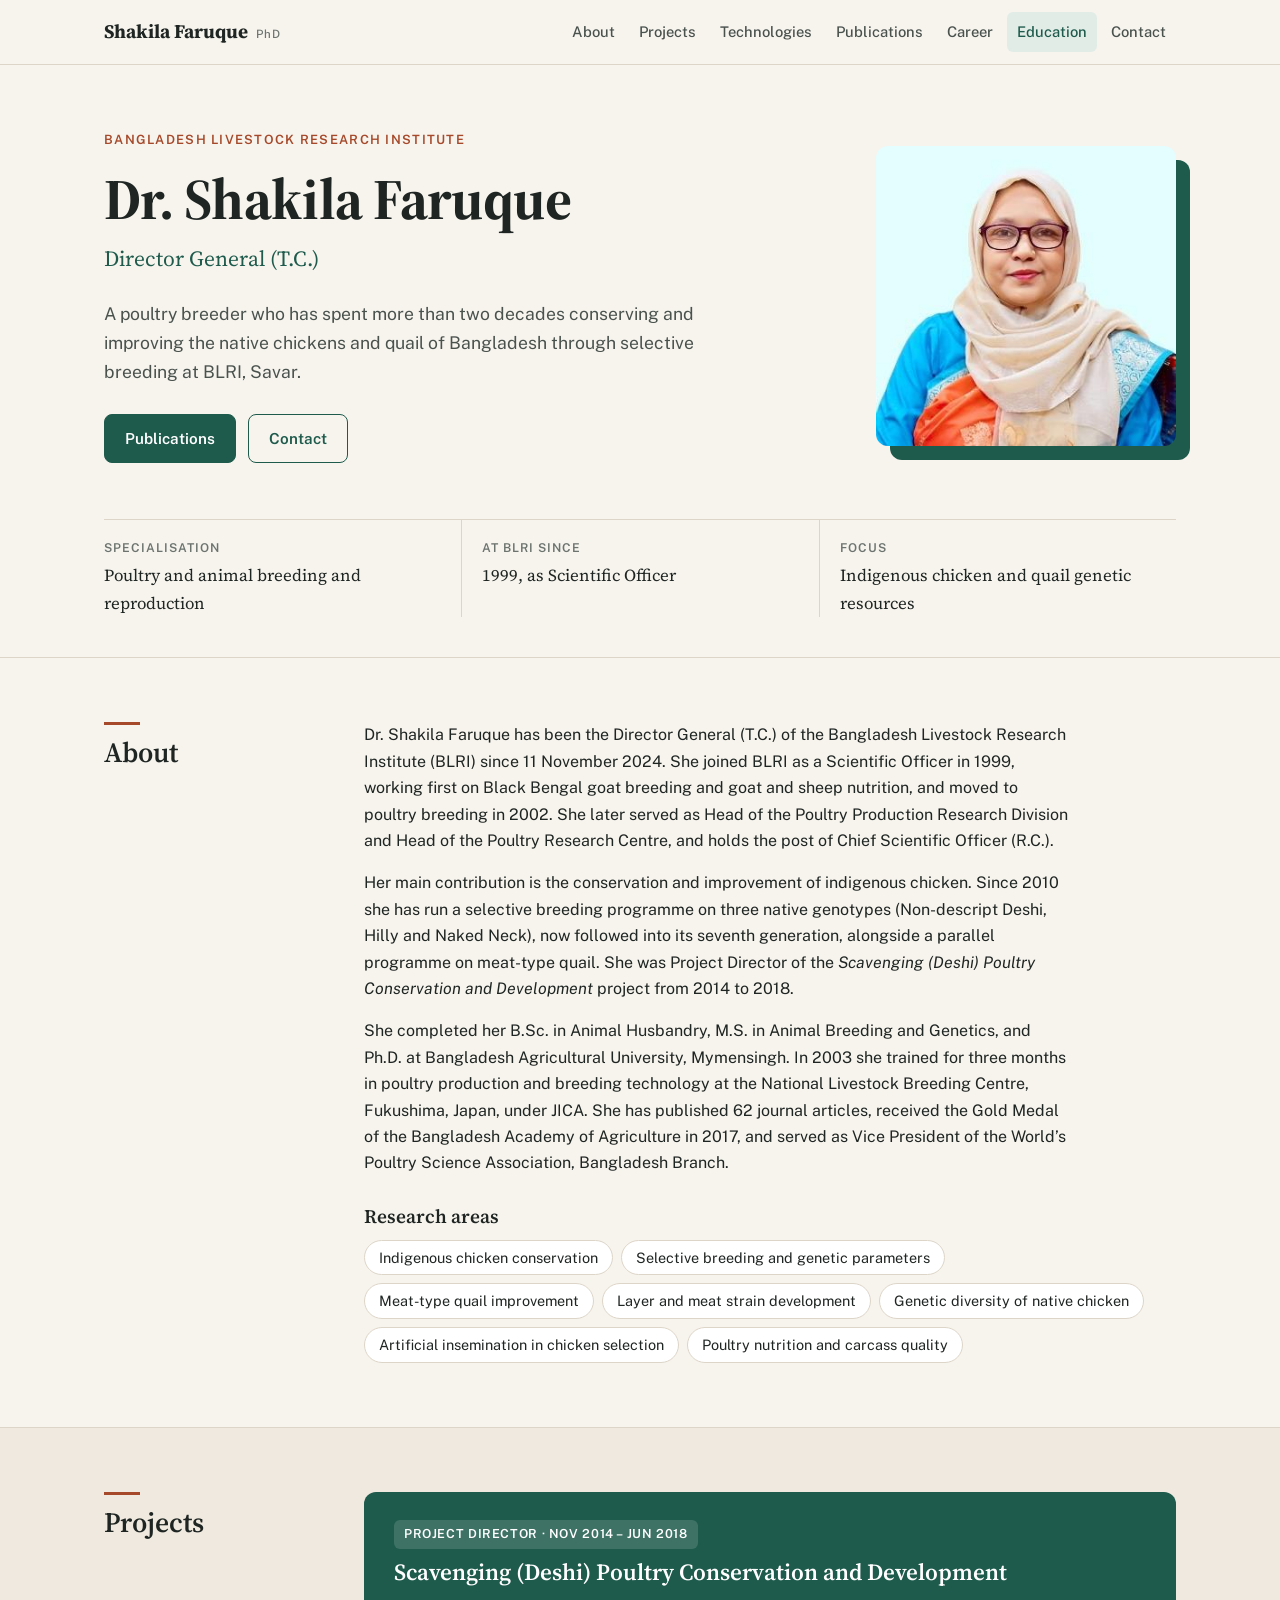
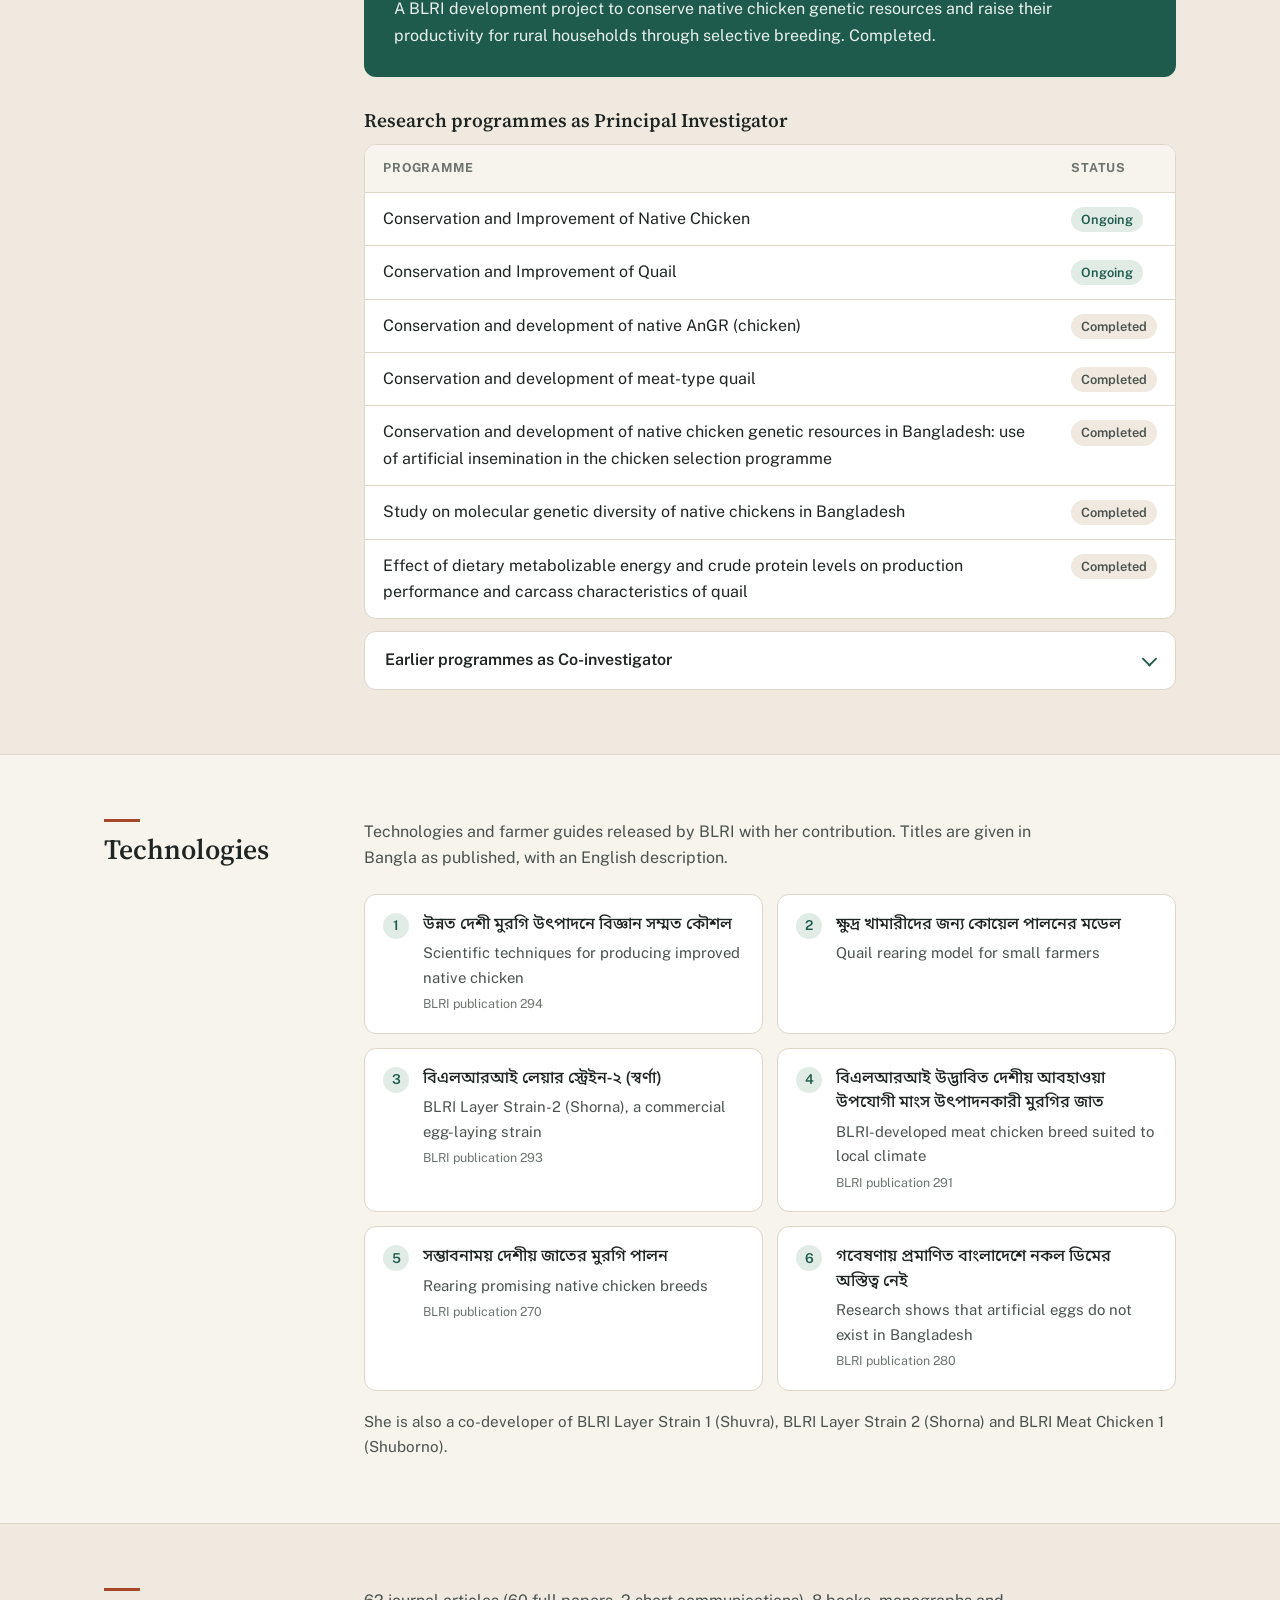
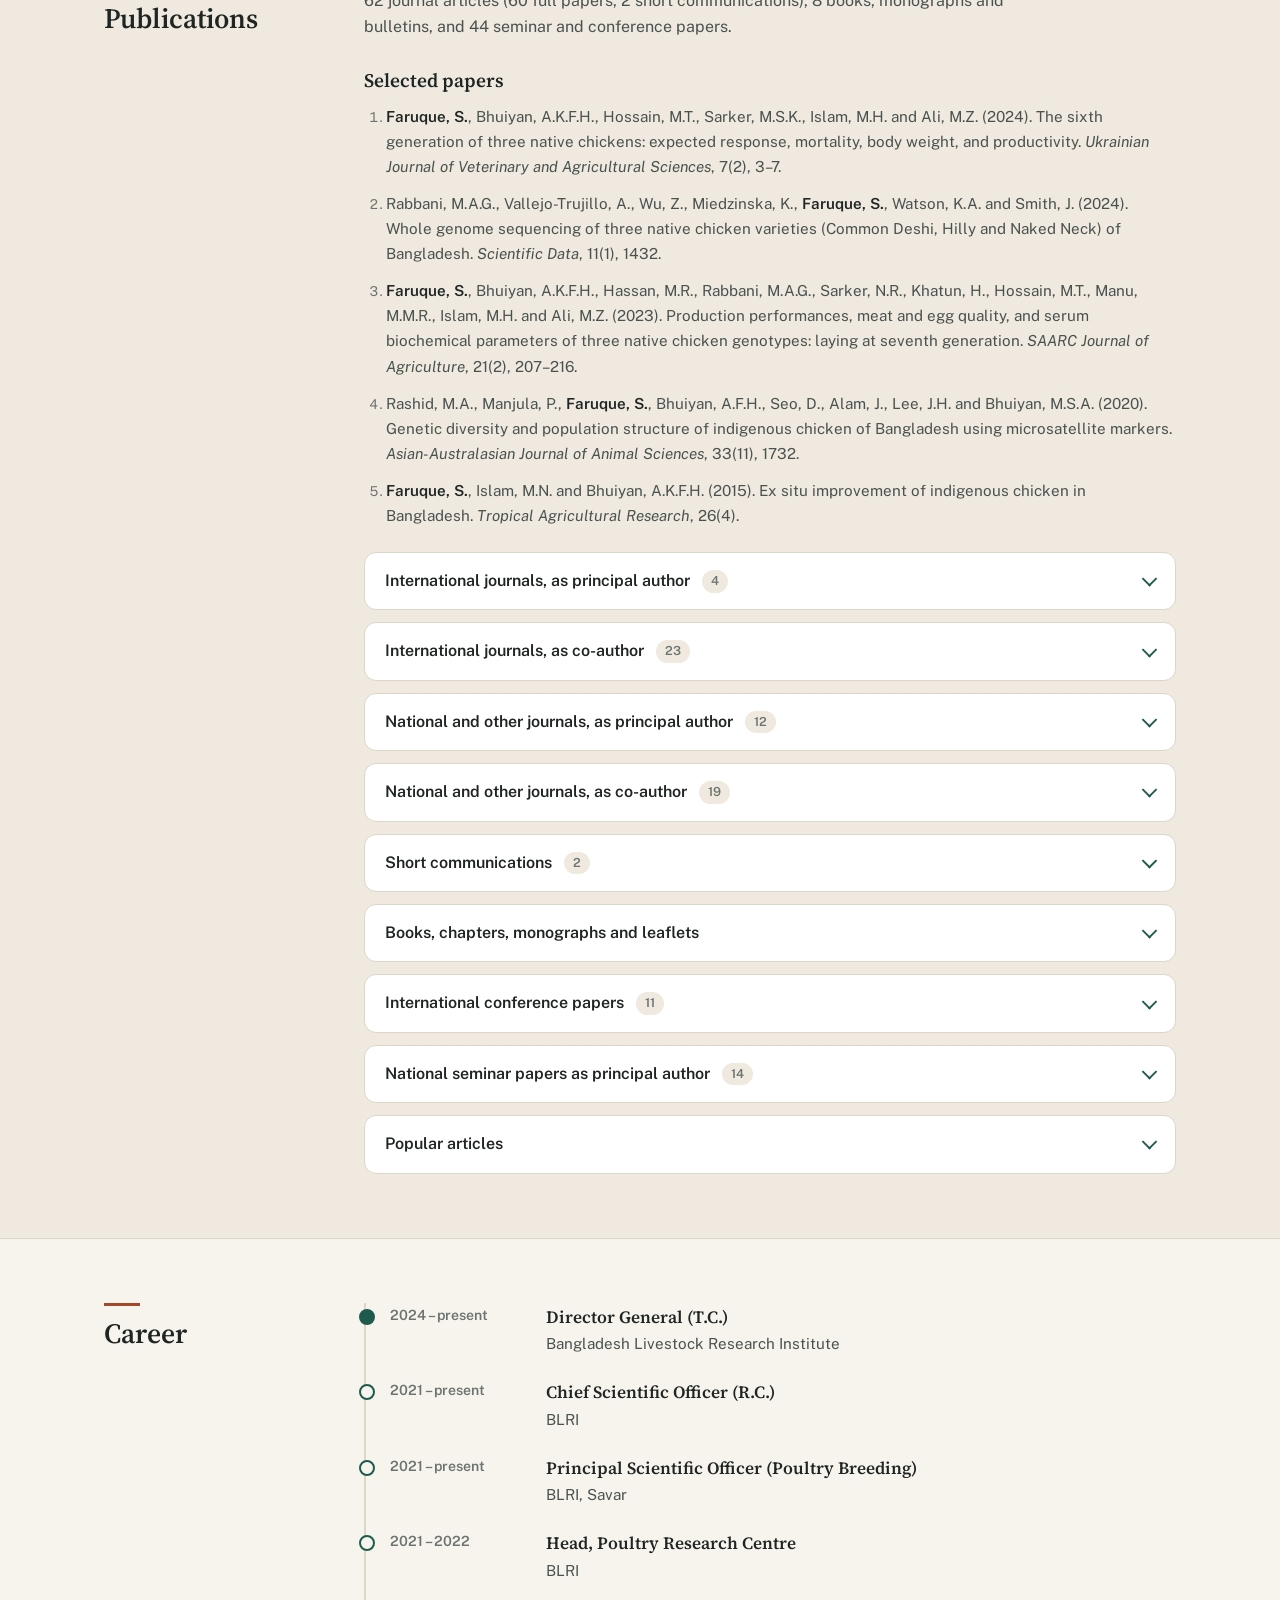
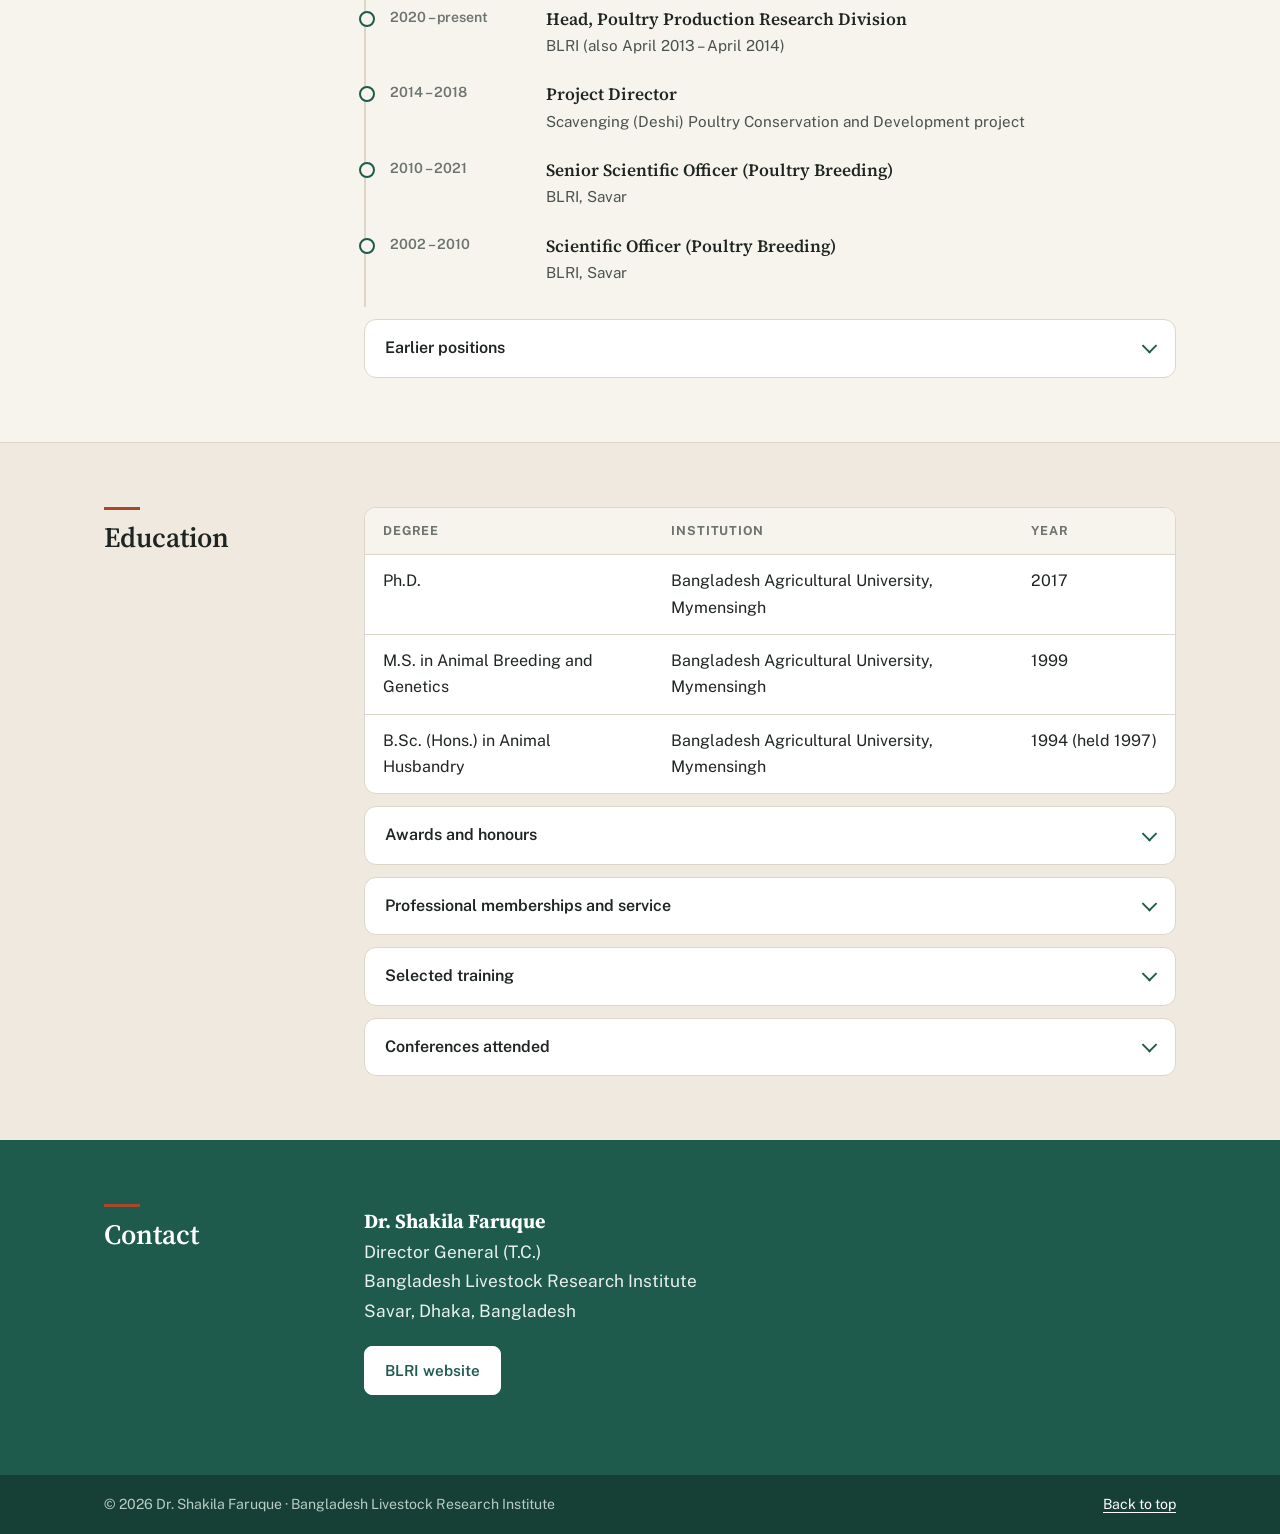
==== index.html @ aaec8a47 "Initial site for Dr. Shakila Faruque Static one-page portfolio: about, projects, technologies, publi" ====
<!doctype html>
<html lang="en">
<head>
  <meta charset="utf-8">
  <meta name="viewport" content="width=device-width, initial-scale=1">
  <title>Dr. Shakila Faruque</title>
  <meta name="description" content="Dr. Shakila Faruque, Director General (T.C.) of the Bangladesh Livestock Research Institute. Poultry breeder working on the conservation and improvement of indigenous chicken and quail in Bangladesh.">
  <meta property="og:title" content="Dr. Shakila Faruque">
  <meta property="og:description" content="Poultry breeding and conservation of indigenous chicken genetic resources at BLRI, Bangladesh.">
  <meta property="og:image" content="assets/img/portrait.jpg">
  <link rel="icon" href="assets/favicon.svg" type="image/svg+xml">
  <link rel="preconnect" href="https://fonts.googleapis.com">
  <link rel="preconnect" href="https://fonts.gstatic.com" crossorigin>
  <link href="https://fonts.googleapis.com/css2?family=Source+Serif+4:opsz,wght@8..60,400;8..60,600;8..60,700&family=Public+Sans:wght@400;500;600&family=Noto+Sans+Bengali:wght@400;500&display=swap" rel="stylesheet">
  <link rel="stylesheet" href="assets/css/style.css?v=1">
</head>
<body>
  <a class="skip" href="#main">Skip to content</a>

  <header class="site-header">
    <div class="wrap bar">
      <a class="brand" href="#top">Shakila Faruque<span>PhD</span></a>
      <button class="menu-btn" aria-label="Open menu" aria-expanded="false" aria-controls="nav">
        <svg viewBox="0 0 24 24" width="22" height="22" aria-hidden="true"><path d="M3 6h18M3 12h18M3 18h18" stroke="currentColor" stroke-width="2" stroke-linecap="round"/></svg>
      </button>
      <nav id="nav" class="nav">
        <a href="#about">About</a>
        <a href="#projects">Projects</a>
        <a href="#technologies">Technologies</a>
        <a href="#publications">Publications</a>
        <a href="#career">Career</a>
        <a href="#education">Education</a>
        <a href="#contact">Contact</a>
      </nav>
    </div>
  </header>

  <main id="main">
    <!-- INTRO -->
    <section class="intro" id="top">
      <div class="wrap intro-grid">
        <div class="intro-text">
          <p class="kicker">Bangladesh Livestock Research Institute</p>
          <h1>Dr. Shakila Faruque</h1>
          <p class="role">Director General (T.C.)</p>
          <p class="lead">A poultry breeder who has spent more than two decades conserving and improving the native chickens and quail of Bangladesh through selective breeding at BLRI, Savar.</p>
          <div class="btns">
            <a class="btn btn-solid" href="#publications">Publications</a>
            <a class="btn btn-line" href="#contact">Contact</a>
          </div>
        </div>
        <figure class="portrait">
          <img src="assets/img/portrait.jpg" alt="Portrait of Dr. Shakila Faruque" width="332" height="332">
        </figure>
      </div>
      <div class="wrap">
        <dl class="facts">
          <div><dt>Specialisation</dt><dd>Poultry and animal breeding and reproduction</dd></div>
          <div><dt>At BLRI since</dt><dd>1999, as Scientific Officer</dd></div>
          <div><dt>Focus</dt><dd>Indigenous chicken and quail genetic resources</dd></div>
        </dl>
      </div>
    </section>

    <!-- ABOUT -->
    <section id="about" class="sec">
      <div class="wrap sec-grid">
        <h2>About</h2>
        <div class="prose">
          <p>Dr. Shakila Faruque has been the Director General (T.C.) of the Bangladesh Livestock Research Institute (BLRI) since 11 November 2024. She joined BLRI as a Scientific Officer in 1999, working first on Black Bengal goat breeding and goat and sheep nutrition, and moved to poultry breeding in 2002. She later served as Head of the Poultry Production Research Division and Head of the Poultry Research Centre, and holds the post of Chief Scientific Officer (R.C.).</p>
          <p>Her main contribution is the conservation and improvement of indigenous chicken. Since 2010 she has run a selective breeding programme on three native genotypes (Non-descript Deshi, Hilly and Naked Neck), now followed into its seventh generation, alongside a parallel programme on meat-type quail. She was Project Director of the <em>Scavenging (Deshi) Poultry Conservation and Development</em> project from 2014 to 2018.</p>
          <p>She completed her B.Sc. in Animal Husbandry, M.S. in Animal Breeding and Genetics, and Ph.D. at Bangladesh Agricultural University, Mymensingh. In 2003 she trained for three months in poultry production and breeding technology at the National Livestock Breeding Centre, Fukushima, Japan, under JICA. She has published 62 journal articles, received the Gold Medal of the Bangladesh Academy of Agriculture in 2017, and served as Vice President of the World’s Poultry Science Association, Bangladesh Branch.</p>

          <h3>Research areas</h3>
          <ul class="tags">
            <li>Indigenous chicken conservation</li>
            <li>Selective breeding and genetic parameters</li>
            <li>Meat-type quail improvement</li>
            <li>Layer and meat strain development</li>
            <li>Genetic diversity of native chicken</li>
            <li>Artificial insemination in chicken selection</li>
            <li>Poultry nutrition and carcass quality</li>
          </ul>
        </div>
      </div>
    </section>

    <!-- PROJECTS -->
    <section id="projects" class="sec sec-tint">
      <div class="wrap sec-grid">
        <h2>Projects</h2>
        <div>
          <article class="feature">
            <p class="tag">Project Director · Nov 2014 – Jun 2018</p>
            <h3>Scavenging (Deshi) Poultry Conservation and Development</h3>
            <p>A BLRI development project to conserve native chicken genetic resources and raise their productivity for rural households through selective breeding. Completed.</p>
          </article>

          <h3 class="sub">Research programmes as Principal Investigator</h3>
          <table class="tbl">
            <thead><tr><th>Programme</th><th>Status</th></tr></thead>
            <tbody>
              <tr><td data-label="Programme">Conservation and Improvement of Native Chicken</td><td data-label="Status"><span class="status on">Ongoing</span></td></tr>
              <tr><td data-label="Programme">Conservation and Improvement of Quail</td><td data-label="Status"><span class="status on">Ongoing</span></td></tr>
              <tr><td data-label="Programme">Conservation and development of native AnGR (chicken)</td><td data-label="Status"><span class="status">Completed</span></td></tr>
              <tr><td data-label="Programme">Conservation and development of meat-type quail</td><td data-label="Status"><span class="status">Completed</span></td></tr>
              <tr><td data-label="Programme">Conservation and development of native chicken genetic resources in Bangladesh: use of artificial insemination in the chicken selection programme</td><td data-label="Status"><span class="status">Completed</span></td></tr>
              <tr><td data-label="Programme">Study on molecular genetic diversity of native chickens in Bangladesh</td><td data-label="Status"><span class="status">Completed</span></td></tr>
              <tr><td data-label="Programme">Effect of dietary metabolizable energy and crude protein levels on production performance and carcass characteristics of quail</td><td data-label="Status"><span class="status">Completed</span></td></tr>
            </tbody>
          </table>

          <details class="acc">
            <summary>Earlier programmes as Co-investigator</summary>
            <ul class="plain">
              <li>Improvement of Black Bengal goat through selective breeding</li>
              <li>Improvement of Black Bengal goat through selective breeding, improved feeding and management practices (Phase 1)</li>
              <li>Fattening of commercial male layer chicks</li>
              <li>Utilization of quality protein maize in the diet of layer</li>
            </ul>
          </details>
        </div>
      </div>
    </section>

    <!-- TECHNOLOGIES -->
    <section id="technologies" class="sec">
      <div class="wrap sec-grid">
        <h2>Technologies</h2>
        <div>
          <p class="intro-p">Technologies and farmer guides released by BLRI with her contribution. Titles are given in Bangla as published, with an English description.</p>
          <ol class="tech">
            <li><span class="bn" lang="bn">উন্নত দেশী মুরগি উৎপাদনে বিজ্ঞান সম্মত কৌশল</span><span class="en">Scientific techniques for producing improved native chicken</span><span class="pubno">BLRI publication 294</span></li>
            <li><span class="bn" lang="bn">ক্ষুদ্র খামারীদের জন্য কোয়েল পালনের মডেল</span><span class="en">Quail rearing model for small farmers</span></li>
            <li><span class="bn" lang="bn">বিএলআরআই লেয়ার স্ট্রেইন-২ (স্বর্ণা)</span><span class="en">BLRI Layer Strain-2 (Shorna), a commercial egg-laying strain</span><span class="pubno">BLRI publication 293</span></li>
            <li><span class="bn" lang="bn">বিএলআরআই উদ্ভাবিত দেশীয় আবহাওয়া উপযোগী মাংস উৎপাদনকারী মুরগির জাত</span><span class="en">BLRI-developed meat chicken breed suited to local climate</span><span class="pubno">BLRI publication 291</span></li>
            <li><span class="bn" lang="bn">সম্ভাবনাময় দেশীয় জাতের মুরগি পালন</span><span class="en">Rearing promising native chicken breeds</span><span class="pubno">BLRI publication 270</span></li>
            <li><span class="bn" lang="bn">গবেষণায় প্রমাণিত বাংলাদেশে নকল ডিমের অস্তিত্ব নেই</span><span class="en">Research shows that artificial eggs do not exist in Bangladesh</span><span class="pubno">BLRI publication 280</span></li>
          </ol>
          <p class="note">She is also a co-developer of BLRI Layer Strain 1 (Shuvra), BLRI Layer Strain 2 (Shorna) and BLRI Meat Chicken 1 (Shuborno).</p>
        </div>
      </div>
    </section>

    <!-- PUBLICATIONS -->
    <section id="publications" class="sec sec-tint">
      <div class="wrap sec-grid">
        <h2>Publications</h2>
        <div>
          <p class="intro-p">62 journal articles (60 full papers, 2 short communications), 8 books, monographs and bulletins, and 44 seminar and conference papers.</p>

          <h3 class="sub">Selected papers</h3>
          <ol class="pubs">
            <li>Faruque, S., Bhuiyan, A.K.F.H., Hossain, M.T., Sarker, M.S.K., Islam, M.H. and Ali, M.Z. (2024). The sixth generation of three native chickens: expected response, mortality, body weight, and productivity. <i>Ukrainian Journal of Veterinary and Agricultural Sciences</i>, 7(2), 3–7.</li>
            <li>Rabbani, M.A.G., Vallejo-Trujillo, A., Wu, Z., Miedzinska, K., Faruque, S., Watson, K.A. and Smith, J. (2024). Whole genome sequencing of three native chicken varieties (Common Deshi, Hilly and Naked Neck) of Bangladesh. <i>Scientific Data</i>, 11(1), 1432.</li>
            <li>Faruque, S., Bhuiyan, A.K.F.H., Hassan, M.R., Rabbani, M.A.G., Sarker, N.R., Khatun, H., Hossain, M.T., Manu, M.M.R., Islam, M.H. and Ali, M.Z. (2023). Production performances, meat and egg quality, and serum biochemical parameters of three native chicken genotypes: laying at seventh generation. <i>SAARC Journal of Agriculture</i>, 21(2), 207–216.</li>
            <li>Rashid, M.A., Manjula, P., Faruque, S., Bhuiyan, A.F.H., Seo, D., Alam, J., Lee, J.H. and Bhuiyan, M.S.A. (2020). Genetic diversity and population structure of indigenous chicken of Bangladesh using microsatellite markers. <i>Asian-Australasian Journal of Animal Sciences</i>, 33(11), 1732.</li>
            <li>Faruque, S., Islam, M.N. and Bhuiyan, A.K.F.H. (2015). Ex situ improvement of indigenous chicken in Bangladesh. <i>Tropical Agricultural Research</i>, 26(4).</li>
          </ol>

          <details class="acc">
            <summary>International journals, as principal author <span class="count">4</span></summary>
            <ol class="pubs">
              <li>Faruque, S., Bhuiyan, A.K.F.H., Hossain, M.T., Sarker, M.S.K., Islam, M.H. and Ali, M.Z. (2024). The sixth generation of three native chickens: expected response, mortality, body weight, and productivity. <i>Ukrainian Journal of Veterinary and Agricultural Sciences</i>, 7(2), 3–7.</li>
              <li>Faruque, S., Bhuiyan, A.K.F.H., Hassan, M.R., Rabbani, M.A.G., Sarker, N.R., Khatun, H., Hossain, M.T., Manu, M.M.R., Islam, M.H. and Ali, M.Z. (2023). Production performances, meat and egg quality, and serum biochemical parameters of three native chicken genotypes: laying at seventh generation. <i>SAARC Journal of Agriculture</i>, 21(2), 207–216.</li>
              <li>Faruque, S., Bhuiyan, A.F.H., Rashid, M.A., Sarker, M.S.K., Manu, M.M.R., Islam, M.H. and Ali, M.Z. (2023). Evaluation of performances and selection response of three indigenous chicken genotypes at seventh generation. <i>Ukrainian Journal of Veterinary and Agricultural Sciences</i>, 6(3), 43–46.</li>
              <li>Faruque, S., Islam, M.N. and Bhuiyan, A.K.F.H. (2015). Ex situ improvement of indigenous chicken in Bangladesh. <i>Tropical Agricultural Research</i>, 26(4).</li>
            </ol>
          </details>

          <details class="acc">
            <summary>International journals, as co-author <span class="count">23</span></summary>
            <ol class="pubs">
              <li>Khatun, H., Sultana, S., Faruque, S., Karim, S.M.S., Akond, S.M.R., Rahman, M.M. and Ali, M.Z. (2026). Effects of dietary variations in methionine and lysine levels on the growth performance and carcass characteristics of BLRI-improved hilly chicken. <i>Egyptian Journal of Veterinary Sciences</i>, 57(4), 23–28.</li>
              <li>Monira, K.N., Sultana, S., Islam, M.R., Faruque, S. and Hasan, M.S. (2026). Conservation and genetic evaluation of exotic chicken germplasms and their crossbreds under intensive rearing in Bangladesh. <i>Turkish Journal of Agriculture – Food Science and Technology</i>, 14(1), 47–55.</li>
              <li>Pehan, E.A., Sultana, S., Hosen, A., Afsana, A.S., Sultana, N., Faruque, S. and Hassan, M.R. (2026). Effects of cyclic THI on milk yield, composition, somatic cell count, physiological and hemato-biochemical profile in Holstein-Friesian cows of varied genetic proportions. <i>Journal of Animal – Open Space</i>.</li>
              <li>Hassan, M.R., Hosen, A., Rabbani, A.G., Sultana, S., Faruque, S. and Chanju, Y. (2025). Effect of dietary supplementation with single, double, and multi-strain probiotics on the performance, meat quality, and blood properties of broiler chickens. <i>Egyptian Journal of Veterinary Sciences</i>, 1–10.</li>
              <li>Hemayet, M.A., Karim, S.M.S., Idrus, Z.B., Ali, M.Z., Sazili, A.Q., Bhuyian, M.S.A., Faruque, S. and Kamalludin, M.H. (2025). Assessment of seminal diluent efficiency using different extenders on sperm viability and fertility of Muscovy drake for Anas–Cairina hybridization. <i>Egyptian Journal of Veterinary Sciences</i>, 56(9), 2293–2304.</li>
              <li>Lisa, N.N., Sarker, M.S.K., Faruque, S., Rashid, M.A., Sharmin, F., Ety, M.U.S. and Islam, A. (2025). Comparison study on productive performance and meat quality attributes among three varieties of indigenous pigeon (<i>Columba livia</i>) squab. <i>Journal of Animal Science</i>, 103(Suppl. 1), 311–312.</li>
              <li>Mouly, F.T., Sarker, M.S.K., Bhuiyan, M.S.A., Faruque, S. and Bhuiyan, A.F.H. (2025). Evaluation of performance of reciprocally crossed F1 chicken for developing a new meat type crossbred under intensive management condition. <i>Journal of Animal Science</i>, 103(Suppl. 1), 22–23.</li>
              <li>Hassan, M.R., Afsana, A.S., Hasan, M.S., Rabbani, M.A.G., Sultana, S., Faruque, S. and Sultana, N. (2025). Effects of antibiotic growth promoter free production on the performance, blood properties, and humoral immune response of broiler chicken. <i>Egyptian Journal of Veterinary Sciences</i>, 1–13.</li>
              <li>Sarker, M.S.K., Sharmin, F., Rana, M.M., Faruque, S., Khatun, H., Sarker, N.R., Zihan, S.S. and Islam, M.N. (2025). Effect of moringa leaf (<i>Moringa oleifera</i>) meal as natural feed additives on the growth performance and meat quality of broiler chicken: an investigation. <i>Contemporary Research and Perspectives in Biological Science</i>, Vol. 9, 155–163.</li>
              <li>Sultana, S., Islam, S., Islam, M.A., Khatun, R., Ahmed, S. and Faruque, S. (2025). An assessment of backyard farming concerning native chickens, their production and management system in selected areas of Bangladesh. <i>International Journal of Agricultural Science, Research &amp; Technology in Extension &amp; Education Systems</i>, 15(1).</li>
              <li>Rabbani, M.A.G., Vallejo-Trujillo, A., Wu, Z., Miedzinska, K., Faruque, S., Watson, K.A. and Smith, J. (2024). Whole genome sequencing of three native chicken varieties (Common Deshi, Hilly and Naked Neck) of Bangladesh. <i>Scientific Data</i>, 11(1), 1432.</li>
              <li>Ali, M.Y., Faruque, S., Ahmadi, S. and Ohkubo, T. (2024). Genetic analysis of HSP70 and HSF3 polymorphisms and their associations with the egg production traits of Bangladeshi hilly chickens. <i>Animals</i>, 14(24), 3552.</li>
              <li>Islam, M.S., Faruque, S., Huda, M.E., Sumon, M.R.A. and Ali, M.Z. (2024). Seasonal variation of semen quality among the three genotypes of native chicken. <i>Ukrainian Journal of Veterinary and Agricultural Sciences</i>, 7(1), 35–40.</li>
              <li>Hassan, M.R., Rabbani, M.A.G., Sultana, S., Faruque, S., Afsana, A.S. and Sultana, N. (2023). Comparison of production characteristics of BLRI-developed layer strain-2 (Shorna) with commercial ISA Brown. <i>Meat Research</i>, 3(4).</li>
              <li>Sharmin, F., Sarker, M.S.K., Rashid, M.A. and Faruque, S. (2022). Effect of feeding <i>Spirulina platensis</i> and <i>Trigonella foenum-graecum</i> seed as functional feed ingredients on growth performance and oxidative stability in turkey meat. <i>Global Journal of Nutrition &amp; Food Science</i>, 1–8.</li>
              <li>Sharmin, F., Sarker, M.S.K., Sarker, N.R. and Faruque, S. (2021). Dietary effect of <i>Moringa oleifera</i> on native laying hens’ egg quality, cholesterol and fatty-acid profile. <i>Italian Journal of Animal Science</i>, 20(1), 1544–1553.</li>
              <li>Rashid, M.A., Manjula, P., Faruque, S., Bhuiyan, A.F.H., Seo, D., Alam, J., Lee, J.H. and Bhuiyan, M.S.A. (2020). Genetic diversity and population structure of indigenous chicken of Bangladesh using microsatellite markers. <i>Asian-Australasian Journal of Animal Sciences</i>, 33(11), 1732.</li>
              <li>Rashid, M.A., Rasheduzzaman, M., Sarker, M.S.K., Faruque, S., Palash, M.S. and Sarker, N.R. (2020). Small-scale turkey farming in Bangladesh: farming practices, profitability and supply chain mapping. <i>Agricultural Science</i>, 2(2), 28.</li>
              <li>Rabbani, M.A.G., Faruque, S., Haque, M.R. and Sarker, N.R. (2019). Investigating the existence of artificial eggs in Bangladesh and the fact. <i>Journal of Applied Sciences</i>, 19(7), 701–707.</li>
              <li>Sarker, N.R., Hoque, A., Faruque, S., Islam, N. and Bhuiyan, F.H. (2014). An ex situ study on body characteristics and effect of plumage color on body weight of indigenous chicken (<i>Gallus domesticus</i>) in Bangladesh. <i>Acta Scientiarum. Animal Sciences</i>, 36, 79–84.</li>
              <li>Munira, K.N., Uddin, M.J., Faruque, S., Parvez, M.S., Miah, M.Y. and Siddiqui, M.S.I. (2006). Comparative study on carcass characteristics of different genetic groups of spent hens in Bangladesh. <i>International Journal of Poultry Science</i>, 5(2), 178–180.</li>
              <li>Chowdhury, S.A. and Faruque, S. (2004). Meat production characteristics of Black Bengal goat. <i>Asian-Australasian Journal of Animal Sciences</i>, 17(6), 848–856.</li>
              <li>Chowdhury, S.A. and Faruque, S. (2004). Feeding Black Bengal goat under intensive management: milk feeding in pre-weaned kids. <i>Asian-Australasian Journal of Animal Sciences</i>, 17(1), 39–45.</li>
            </ol>
          </details>

          <details class="acc">
            <summary>National and other journals, as principal author <span class="count">12</span></summary>
            <ol class="pubs">
              <li>Faruque, S., Bhuiyan, A.K.F.H. and Rana, M.M. (2021). Effects of genotype, generation and slaughter age on carcass characteristics of indigenous chickens of Bangladesh under intensive system. <i>Bangladesh Journal of Livestock Research</i>, 16–28.</li>
              <li>Faruque, S., Bhuiyan, A.K.F.H., Rahman, M.O.A., Sarker, M.S.K. and Sarker, N.R. (2018). Performance study of Non-descript, Hilly and Naked Neck indigenous chicken at fifth generation. <i>Bangladesh Journal of Livestock Research</i>, 153–158.</li>
              <li>Faruque, S., Bhuiyan, A.K.F.H., Rahman, M.O.A., Sarker, M.S.K. and Sarker, N.R. (2018). Comparative study on production performances of the Japanese, White, Black and Brown quail at fifth generation. <i>Bangladesh Journal of Livestock Research</i>, 65–68.</li>
              <li>Faruque, S., Bhuiyan, A.K.F.H., Ali, M.Y. and Joy, Z.F. (2017). Breeding for the improvement of indigenous chickens of Bangladesh: evaluation of performance of first generation of indigenous chicken. <i>Asian Journal of Medical and Biological Research</i>, 3(1), 72–79.</li>
              <li>Faruque, S., Bhuiyan, A.K.F.H., Ali, M.Y., Sarker, M.S.K. and Joy, Z.F. (2017). Breeding for the improvement of indigenous chickens in Bangladesh: performance of second generation. <i>Asian Journal of Medical and Biological Research</i>, 3(1), 66–71.</li>
              <li>Faruque, S., Bhuiyan, A.K.F.H., Ali, M.Y. and Joy, Z.F. (2017). Breeding for the improvement of indigenous chickens of Bangladesh: performance of foundation stock. <i>Asian Journal of Medical and Biological Research</i>, 3(1), 80–87.</li>
              <li>Faruque, S., Ali, M.Y., Bhuiyan, A.F.H., Joy, Z.F. and Rabbani, M.A.G. (2016). Productive and reproductive performances and expected response to selection of second generation of quail varieties conserved at Bangladesh Livestock Research Institute. <i>Asian Journal of Medical and Biological Research</i>, 2(4), 631–634.</li>
              <li>Faruque, S., Islam, M.S., Afroz, M.A. and Rahman, M.M. (2013). Evaluation of the performance of native chicken and estimation of heritability for body weight. <i>Journal of Bangladesh Academy of Sciences</i>, 37(1), 93–101.</li>
              <li>Faruque, S., Khatun, H., Islam, M.S. and Rahman, S.M.A. (2012). Optimization of the dietary protein and energy levels for Dhakai quail during growing period. <i>Bangladesh Journal of Livestock Research</i>, 19(1–2), 1–9.</li>
              <li>Faruque, S., Chowdhury, S.A., Siddiquee, N.U. and Afroz, M.A. (2010). Performance and genetic parameters of economically important traits of Black Bengal goat. <i>Journal of the Bangladesh Agricultural University</i>, 8(1), 67–78.</li>
              <li>Faruque, S., Siddiquee, N.U., Afroz, M.A. and Islam, M.S. (2010). Phenotypic characterization of native chicken reared under intensive management system. <i>Journal of the Bangladesh Agricultural University</i>, 8(1).</li>
              <li>Faruque, S., Mostari, M.P., Azmal, S.A., Bhuiyan, A.A., Huque, Q.M.E. and Islam, M.R. (2007). Production performances and carcass characteristics of cockerels. <i>The Bangladesh Veterinarian</i>, 24(1), 44–55.</li>
            </ol>
          </details>

          <details class="acc">
            <summary>National and other journals, as co-author <span class="count">19</span></summary>
            <ol class="pubs">
              <li>Khatun, H., Sultana, S., Faruque, S., Sarker, M.S.K., Manu, M.M.R. and Ali, M.Z. (2023). Growth performance, egg quality and selection intensity of 6th generation of BLRI improved native duck genotypes. <i>SAARC Journal of Agriculture</i>, 21(1), 253–263.</li>
              <li>Yasmin, S., Ershaduzzaman, M., Khatun, M., Islam, S., Faruque, S. and Rashid, A. (2020). A comparative economic study on improved and non-improved native chicken practices in some selected areas of Bangladesh. <i>Bangladesh Journal of Livestock Research</i>, 24–38.</li>
              <li>Khatun, H., Sultana, S., Faruque, S., Sumon, M.R.A., Sarker, M.S.K. and Sarker, N.R. (2020). Laying performance of 5th generation of BLRI improved native duck. <i>Bangladesh Journal of Livestock Research</i>, 15–23.</li>
              <li>Rashid, M.A., Faruque, S., Bhuiyan, A.K.F.H. and Bhuiyan, M.S.A. (2020). Effect of creep feeding on productive and reproductive performance of BLRI improved non-descript deshi chicken under semi-scavenging rearing system. <i>Journal of the Bangladesh Agricultural University</i>, 18(4), 1007–1012.</li>
              <li>Akhter, A., Das, S.C., Hasan, M.S., Akter, T., Sultana, M., Faruque, S., Rashid, M.A., Dey, B., Hossain, M.A., Akter, S. and Retee, N.N. (2018). Growth performance of local and genetically improved chicken of Bangladesh: growth and carcass characteristics of Bangladeshi chicken. <i>Bangladesh Journal of Animal Science</i>, 47(2), 76–84.</li>
              <li>Sarker, M.S.K., Rana, M.M., Khatun, H., Faruque, S., Sarker, N.R., Sharmin, F. and Islam, M.N. (2017). Moringa leaf meal as natural feed additives on the growth performance and meat quality of commercial broiler chicken. <i>Asian Journal of Medical and Biological Research</i>, 3(2), 240–244.</li>
              <li>Ali, M.Y., Faruque, S., Bhuiyan, A.F.H., Joy, Z.F. and Rabbani, M.A.G. (2016). Conservation and improvement for the production of meat type quail in Bangladesh. <i>Asian-Australasian Journal of Bioscience and Biotechnology</i>, 1(3), 425–428.</li>
              <li>Khatun, H., Rashid, M.A., Faruque, S., Islam, M.N. and Ali, M.Y. (2016). Study on egg quality characteristics of three commercial layer strains under different storage conditions. <i>International Journal of Animal Resources</i>, 63–70.</li>
              <li>Islam, M.S., Faruque, S., Khatun, H. and Islam, M.N. (2014). Effects of quail genotypes on hatchability traits, body weight and egg production. <i>Journal of Bangladesh Academy of Sciences</i>, 38(2), 219–224.</li>
              <li>Islam, M.S., Khatun, H., Islam, M.N., Faruque, S. and Sarker, M.S.K. (2014). Study on the productive and reproductive performances of BLRI-1 and BLRI-2 ducks in Bangladesh. <i>The Agriculturists</i>, 12(1), 10–14.</li>
              <li>Islam, M.S., Faruque, S., Khatun, H. and Islam, M.N. (2014). Comparative production performances of different types of quail (<i>Coturnix coturnix japonica</i>). <i>The Agriculturists</i>, 12(2), 151–155.</li>
              <li>Islam, M.S., Islam, M.N., Khatun, H., Faruque, S., Afroz, M.A. and Alam, M.A. (2014). Effect of family training on profitability of small-scale broiler farming in Joypurhat District. <i>The Agriculturists</i>, 12(2), 137–141.</li>
              <li>Rahman, M.M., Faruque, S., Islam, M.S., Islam, M.M. and Mahmud, A. (2013). Productive and reproductive performances of Hilly and Jungle Fowl. <i>The Agriculturists</i>, 11(2), 10–13.</li>
              <li>Rahman, M.M., Faruque, S., Islam, M.S., Islam, M.N. and Rashid, M.A. (2013). Comparison of growth performance and meat yield of Hilly chicken under two feeding regimens. <i>The Agriculturists</i>, 11(2), 38–43.</li>
              <li>Bhuiyan, M.S.A., Chen, S., Faruque, S., Bhuiyan, A.K.F.H. and Beja-Pereira, A. (2013). Genetic diversity and maternal origin of Bangladeshi chicken. <i>Molecular Biology Reports</i>, 40(6), 4123–4128.</li>
              <li>Rashid, M.A., Rana, M.S., Islam, M.N., Faruque, S., Khatun, H., Monira, K.N. and Sarker, M.S.K. (2013). Conservation of purelines and their performances under research farm condition. <i>Bangladesh Journal of Livestock Research</i>, 20(1–2), 26–32.</li>
              <li>Khatun, H., Islam, M.N., Hossain, M.M. and Faruque, S. (2008). Performance study of crossbred duck (Beijing × Desi White duck) in comparison with their parents. <i>Journal of Sher-e-Bangla Agricultural University</i>, 2(2), 6–11.</li>
              <li>Azmal, S.A., Faruque, S., Bhuiyan, A.A. and Sarker, N.R. (2007). Effect of different maize based diets on the production performance and carcass characteristics of broiler. <i>Journal of the Bangladesh Agricultural University</i>, 5(2), 303–312.</li>
              <li>Islam, M.N., Rahman, M.M. and Faruque, S. (2002). Reproductive performance of different crossbred and indigenous dairy cattle under small holder farming condition in Bangladesh. <i>Online Journal of Biological Sciences</i>, 2(4), 205–207.</li>
            </ol>
          </details>

          <details class="acc">
            <summary>Short communications <span class="count">2</span></summary>
            <ol class="pubs">
              <li>Faruque, S., Bhuiyan, A.K.F.H., Khatun, H., Hossain, M.T., Manu, M.M.R. and Ali, M.Z. (2023). Productive and reproductive performance of quail at eighth generation. <i>SAARC Journal of Agriculture</i>, 21(1), 265–271.</li>
              <li>Khatun, R., Faruque, S. and Salah Uddin, M. (2007). Comparative performance study of different genotypes of rabbit. <i>Bangladesh Journal of Livestock Research</i>, 14(1–2), 191–196.</li>
            </ol>
          </details>

          <details class="acc">
            <summary>Books, chapters, monographs and leaflets</summary>
            <ul class="plain">
              <li><span lang="bn" class="bn-inline">দেশী মুরগি পালন নির্দেশিকা</span> (Native chicken rearing guide), BLRI publication 296</li>
              <li><span lang="bn" class="bn-inline">হাঁস পালন নির্দেশিকা</span> (Duck rearing guide), BLRI publication 366</li>
              <li><span lang="bn" class="bn-inline">খামারী প্রশিক্ষণ নির্দেশিকা</span> (Farmer training guide), two chapters, BLRI publication 331</li>
              <li>Chapter 8 in <i>Sustainable Rural Poultry Value Chain Model for Poverty Reduction in South Asia: Opportunities, Potentials and Challenges</i></li>
              <li>Monograph: Improvement of Economic Traits of Indigenous Chicken in Bangladesh Through Selective Breeding</li>
              <li>Monograph: Study on the Reproductive Characteristics of Does in Different Genetic Groups</li>
              <li>Booklet: Quail rearing (<span lang="bn" class="bn-inline">কোয়েল পালন</span>), BLRI publication 117</li>
            </ul>
          </details>

          <details class="acc">
            <summary>International conference papers <span class="count">11</span></summary>
            <ol class="pubs">
              <li>Faruque, S., Ali, M.Y., Bhuiyan, A.K.F.H. and Hossain, M.T. (2026). Assessing the genetic improvement of tropically adapted indigenous chicken genotypes of Bangladesh. <i>World’s Poultry Congress</i>, Toronto, Canada, 13–17 July.</li>
              <li>Faruque, S., Bhuiyan, A.K.F.H., Ali, M.Y., Hossain, M.T., Manu, M.M.R. and Heera, R.S. (2026). [Meat] type quail through pure breeding within quail genotypes of Bangladesh. <i>World’s Poultry Congress</i>, Toronto, Canada, 13–17 July.</li>
              <li>Faruque, S., Bhuiyan, A.K.F.H., Ali, M.Y. and Sarker, M.S.K. (2016). Improvement of indigenous chicken in Bangladesh. <i>25th World’s Poultry Congress</i>, Beijing, China, 5–9 September, p. 255.</li>
              <li>Faruque, S., Bhuiyan, A.K.F.H., Chowdhury, S.D. and Islam, M.N. (2015). Estimation of genetic parameters for important traits of indigenous chicken. <i>Proceedings of the 9th International Poultry Show and Seminar</i>, Dhaka, 19–21 February, 64–70.</li>
              <li>Faruque, S., Bhuiyan, A.K.F.H., Rahman, M.M., Islam, M.N., Islam, M.S. and Sarker, M.S.K. (2014). Improvement of indigenous chickens in Bangladesh: performance of second generation. <i>10th Asia Pacific Poultry Conference</i>, Jeju Island, South Korea, 19–23 October.</li>
              <li>Faruque, S., Bhuiyan, A.K.F.H., Bhuiyan, M.S.A., Rahman, M.M. and Islam, M.N. (2013). Improvement of indigenous chicken in Bangladesh: performance of first generation. <i>Proceedings of the 8th International Poultry Show and Seminar</i>, Dhaka, 28 February – 2 March, 122–129.</li>
              <li>Ali, M.Y., Islam, M.R. and Faruque, S. (2025). Assessment of feeding management and productive performance of turkeys at farmer’s level in Bangladesh.</li>
              <li>Sarker, M.S.K., Rana, M.M., Khatun, H., Faruque, S., Islam, M.N. and Sharmin, M.F. (2014). Moringa as feed additives on growth performance, serum lipid profile and abdominal fat content in broiler. <i>10th Asia Pacific Poultry Conference</i>, Jeju Island, South Korea.</li>
              <li>Bhuiyan, A.K.F.H., Islam, F. and Faruque, S. (2014). Breeding for improvement of indigenous chicken in Bangladesh. <i>10th Asia Pacific Poultry Conference</i>, Jeju Island, South Korea.</li>
              <li>Bhuiyan, M.S.A., Faruque, S., Bhuiyan, A.K.F.H. and Beja-Pereira, A. (2013). Genetic diversity and maternal origin of indigenous chickens of Bangladesh. <i>Proceedings of the 8th International Poultry Show and Seminar</i>, Dhaka, 116–121.</li>
              <li>Sarker, M.S.K., Khatun, H., Islam, M.N., Faruque, S. and Yang, C.J. (2008). Effect of supplementary feeding level on growth performance of native geese. <i>23rd World’s Poultry Congress</i>, Brisbane, Australia, 29 June – 4 July.</li>
            </ol>
          </details>

          <details class="acc">
            <summary>National seminar papers as principal author <span class="count">14</span></summary>
            <p class="acc-note">All presented at the BLRI Annual Research Review Workshop, Savar. She co-authored a further 19 papers at the same workshop between 2001 and 2014.</p>
            <ol class="pubs">
              <li>Faruque, S. et al. (2015). Conservation and improvement of native chicken: performance of fourth generation.</li>
              <li>Faruque, S. et al. (2015). Conservation and improvement of quail: performance of fourth generation of quail.</li>
              <li>Faruque, S. et al. (2014). Conservation and improvement of native chicken.</li>
              <li>Faruque, S. et al. (2014). Conservation and improvement of quail.</li>
              <li>Faruque, S. et al. (2012). Conservation and improvement of indigenous chicken.</li>
              <li>Faruque, S. et al. (2011). Breeding for the improvement of indigenous chickens of Bangladesh.</li>
              <li>Faruque, S., Rahman, M.M. and Islam, M.N. (2010). Conservation and development of native chicken genetic resources in Bangladesh: evaluation of the performance of native chicken and estimation of genetic parameter for body weight.</li>
              <li>Faruque, S. and Salah Uddin, M. (2009). Study on molecular genetic diversity of native chickens in Bangladesh: phenotypic characterization of native chicken.</li>
              <li>Faruque, S. et al. (2008). Study on molecular genetic diversity of native chicken in Bangladesh.</li>
              <li>Faruque, S. et al. (2008). An investigation on the dietary protein and energy requirement for Dhakai quail during growing period.</li>
              <li>Faruque, S. et al. (2007). Evaluation of response to selection for better performance of native chicken.</li>
              <li>Faruque, S. et al. (2007). Conservation and development of meat type quail: comparative performance of Japanese, Dhakai and Brown quail in their F1 generation.</li>
              <li>Faruque, S. et al. (2005). A comparative study on the performance of genetic resources in native chicken under intensive management at BLRI.</li>
              <li>Faruque, S. et al. (2004). Conservation and development of native chicken: genetic improvement of native chicken through selective breeding.</li>
            </ol>
          </details>

          <details class="acc">
            <summary>Popular articles</summary>
            <ul class="plain">
              <li>Conservation and Improvement of Indigenous Chicken Genetic Resources in Bangladesh. <i>The Reflector</i>.</li>
              <li>Poultry Production Research Division: Success and Achievements. <i>The Reflector</i>.</li>
              <li><span lang="bn" class="bn-inline">কোয়েল গবেষণা ও সম্ভাবনা</span> (Quail research and its potential). <i lang="bn">খামার</i>, monthly magazine on poultry, livestock and fisheries.</li>
              <li><span lang="bn" class="bn-inline">ডিম সংরক্ষণ ও বাজারজাতকরণের আধুনিক কৌশল</span> (Modern techniques for egg storage and marketing). <i lang="bn">খামার</i>, monthly magazine on poultry, livestock and fisheries.</li>
            </ul>
          </details>
        </div>
      </div>
    </section>

    <!-- CAREER -->
    <section id="career" class="sec">
      <div class="wrap sec-grid">
        <h2>Career</h2>
        <div>
          <ol class="timeline">
            <li><span class="when">2024 – present</span><span class="what"><strong>Director General (T.C.)</strong>Bangladesh Livestock Research Institute</span></li>
            <li><span class="when">2021 – present</span><span class="what"><strong>Chief Scientific Officer (R.C.)</strong>BLRI</span></li>
            <li><span class="when">2021 – present</span><span class="what"><strong>Principal Scientific Officer (Poultry Breeding)</strong>BLRI, Savar</span></li>
            <li><span class="when">2021 – 2022</span><span class="what"><strong>Head, Poultry Research Centre</strong>BLRI</span></li>
            <li><span class="when">2020 – present</span><span class="what"><strong>Head, Poultry Production Research Division</strong>BLRI (also April 2013 – April 2014)</span></li>
            <li><span class="when">2014 – 2018</span><span class="what"><strong>Project Director</strong>Scavenging (Deshi) Poultry Conservation and Development project</span></li>
            <li><span class="when">2010 – 2021</span><span class="what"><strong>Senior Scientific Officer (Poultry Breeding)</strong>BLRI, Savar</span></li>
            <li><span class="when">2002 – 2010</span><span class="what"><strong>Scientific Officer (Poultry Breeding)</strong>BLRI, Savar</span></li>
          </ol>
          <details class="acc">
            <summary>Earlier positions</summary>
            <ul class="plain">
              <li><strong>Scientific Officer (Goat and Sheep Nutrition)</strong>, SLRP Project, BLRI, 2000 – 2002</li>
              <li><strong>Scientific Officer (Goat Breeding)</strong>, Improvement of Black Bengal Goat through Selective Breeding project, BLRI, 1999 – 2000</li>
            </ul>
          </details>
        </div>
      </div>
    </section>

    <!-- EDUCATION -->
    <section id="education" class="sec sec-tint">
      <div class="wrap sec-grid">
        <h2>Education</h2>
        <div>
          <table class="tbl">
            <thead><tr><th>Degree</th><th>Institution</th><th>Year</th></tr></thead>
            <tbody>
              <tr><td data-label="Degree">Ph.D.</td><td data-label="Institution">Bangladesh Agricultural University, Mymensingh</td><td data-label="Year">2017</td></tr>
              <tr><td data-label="Degree">M.S. in Animal Breeding and Genetics</td><td data-label="Institution">Bangladesh Agricultural University, Mymensingh</td><td data-label="Year">1999</td></tr>
              <tr><td data-label="Degree">B.Sc. (Hons.) in Animal Husbandry</td><td data-label="Institution">Bangladesh Agricultural University, Mymensingh</td><td data-label="Year">1994 (held 1997)</td></tr>
            </tbody>
          </table>

          <details class="acc">
            <summary>Awards and honours</summary>
            <ul class="plain">
              <li><strong>Gold Medal</strong>, Bangladesh Academy of Agriculture, 2017</li>
              <li><strong>Shuddhachar (Integrity) Award</strong>, Bangladesh Livestock Research Institute, 2018</li>
              <li><strong>Best Presenter Award</strong>, 2020</li>
              <li><strong>JICA Group Training Award</strong> for three months’ training in Japan, 2003</li>
            </ul>
          </details>

          <details class="acc">
            <summary>Professional memberships and service</summary>
            <ul class="plain">
              <li>Former Vice President, World’s Poultry Science Association, Bangladesh Branch (WPSA-BB)</li>
              <li>Member, World’s Poultry Science Association, Bangladesh Branch</li>
              <li>Member, Bangladesh Animal Husbandry Association (BAHA)</li>
              <li>Member, Krishibid Institution Bangladesh (KIB)</li>
              <li>Member, Livestock and Poultry Feed Receiving Committee</li>
              <li>Member, committee for drafting a manpower recommendation</li>
            </ul>
          </details>

          <details class="acc">
            <summary>Selected training</summary>
            <ul class="plain">
              <li><strong>Poultry Production and Breeding Technology</strong>, National Livestock Breeding Centre, Fukushima, Japan (JICA), January – April 2003</li>
              <li><strong>Modern Tools and Techniques for Project Appraisal</strong>, Bangladesh Planning Commission, 2018</li>
              <li><strong>Preparation of Development Project Proposal (DPP) and Procurement Plan</strong>, BLRI, 2018</li>
              <li><strong>Administrative and Financial Management</strong>, BARD, Comilla, 2014</li>
              <li><strong>Food Safety and Quality Assurance for Agricultural Trade Facilitation</strong>, APCTT and BARC, 2014</li>
              <li><strong>MIS Software Technical Training</strong>, BARC, 2014</li>
              <li><strong>Research Management and IT Skill Development</strong>, Poultry Technology Development and Dissemination Project, BLRI, 2008</li>
              <li><strong>Foundation Training Course for NARS Scientists (14th batch)</strong>, BARD, Comilla, 4 months, 2006</li>
              <li><strong>Statistical Analysis Using Computer Packages</strong>, Graduate Training Institute, BAU, 2004</li>
              <li><strong>Statistical Methods and Computer Use</strong>, BLRI, 1999</li>
            </ul>
          </details>

          <details class="acc">
            <summary>Conferences attended</summary>
            <ul class="plain">
              <li>4th International Conference on Livestock and Poultry for Poverty Alleviation, Food and Nutrition Security in Bangladesh, BAU, Mymensingh, 2017</li>
              <li>15th International Congress on Biotechnology in Animal Reproduction, BAU, Mymensingh, 2008</li>
              <li>Conference on Promotion of Biotechnology in Bangladesh: National and International Perspectives, icddr,b, Dhaka, 2007</li>
            </ul>
          </details>
        </div>
      </div>
    </section>

    <!-- CONTACT -->
    <section id="contact" class="sec contact">
      <div class="wrap sec-grid">
        <h2>Contact</h2>
        <div class="contact-body">
          <address>
            <strong>Dr. Shakila Faruque</strong><br>
            Director General (T.C.)<br>
            Bangladesh Livestock Research Institute<br>
            Savar, Dhaka, Bangladesh
          </address>
          <p><a class="btn btn-solid" href="https://blri.gov.bd" rel="noopener">BLRI website</a></p>
        </div>
      </div>
    </section>
  </main>

  <footer class="site-footer">
    <div class="wrap">
      <p>© <span id="yr">2026</span> Dr. Shakila Faruque · Bangladesh Livestock Research Institute</p>
      <a href="#top">Back to top</a>
    </div>
  </footer>

  <script src="assets/js/main.js?v=1"></script>
</body>
</html>
---- assets/css/style.css ----
/* Dr. Shakila Faruque — site styles */
:root {
  --paper: #f7f4ee;
  --paper-2: #efe9df;
  --card: #ffffff;
  --ink: #1f2522;
  --ink-2: #4a524e;
  --muted: #6d746f;
  --line: #ddd5c8;
  --accent: #1e5b4c;       /* deep green */
  --accent-ink: #ffffff;
  --accent-soft: #e2ece7;
  --warm: #a6492a;         /* terracotta, used sparingly */
  --radius: 12px;
  --serif: "Source Serif 4", Georgia, "Times New Roman", serif;
  --sans: "Public Sans", system-ui, -apple-system, "Segoe UI", Arial, sans-serif;
  --bn: "Noto Sans Bengali", "Public Sans", sans-serif;
}

* { box-sizing: border-box; }
html { scroll-behavior: smooth; scroll-padding-top: 72px; }
body {
  margin: 0;
  background: var(--paper);
  color: var(--ink);
  font: 16px/1.65 var(--sans);
  -webkit-font-smoothing: antialiased;
  overflow-x: hidden;
}
img { max-width: 100%; height: auto; display: block; }
a { color: var(--accent); text-underline-offset: 3px; }
a:hover { color: var(--warm); }
h1, h2, h3 { font-family: var(--serif); font-weight: 600; line-height: 1.2; margin: 0; color: var(--ink); }
:focus-visible { outline: 2px solid var(--warm); outline-offset: 2px; }

.wrap { width: 100%; max-width: 1120px; margin: 0 auto; padding: 0 24px; }
.skip { position: absolute; left: -999px; top: 8px; background: var(--ink); color: #fff; padding: 8px 12px; z-index: 50; }
.skip:focus { left: 8px; }

/* ---------- Header ---------- */
.site-header {
  position: sticky; top: 0; z-index: 20;
  background: rgba(247, 244, 238, .94);
  backdrop-filter: saturate(1.2) blur(6px);
  border-bottom: 1px solid var(--line);
}
.bar { display: flex; align-items: center; justify-content: space-between; height: 64px; }
.brand { font-family: var(--serif); font-weight: 700; font-size: 1.2rem; color: var(--ink); text-decoration: none; }
.brand span { font-family: var(--sans); font-weight: 500; font-size: .72rem; letter-spacing: .08em; color: var(--muted); margin-left: 8px; }
.nav { display: flex; gap: 4px; }
.nav a {
  color: var(--ink-2); text-decoration: none; font-size: .92rem; font-weight: 500;
  padding: 8px 10px; border-radius: 6px;
}
.nav a:hover, .nav a.active { color: var(--accent); background: var(--accent-soft); }
.menu-btn { display: none; background: none; border: 1px solid var(--line); border-radius: 8px; padding: 6px 8px; color: var(--ink); cursor: pointer; }

/* ---------- Intro ---------- */
.intro { padding: 64px 0 40px; }
.intro-grid { display: grid; grid-template-columns: 1fr 300px; gap: 56px; align-items: center; }
.kicker { margin: 0 0 14px; font-size: .8rem; font-weight: 600; letter-spacing: .1em; text-transform: uppercase; color: var(--warm); }
.intro h1 { font-size: clamp(2.3rem, 5vw, 3.6rem); font-weight: 700; letter-spacing: -.01em; }
.role { margin: 8px 0 0; font-family: var(--serif); font-size: 1.35rem; color: var(--accent); }
.lead { margin: 22px 0 0; max-width: 34em; font-size: 1.1rem; color: var(--ink-2); }
.btns { display: flex; flex-wrap: wrap; gap: 12px; margin-top: 28px; }
.btn {
  display: inline-block; padding: 11px 20px; border-radius: 8px;
  font-weight: 600; font-size: .95rem; text-decoration: none; border: 1.5px solid var(--accent);
}
.btn-solid { background: var(--accent); color: var(--accent-ink); }
.btn-solid:hover { background: #164638; border-color: #164638; color: #fff; }
.btn-line { color: var(--accent); background: transparent; }
.btn-line:hover { background: var(--accent-soft); color: var(--accent); }

.portrait { margin: 0; position: relative; justify-self: end; width: 100%; max-width: 300px; }
.portrait::before {
  content: ""; position: absolute; inset: 14px -14px -14px 14px;
  background: var(--accent); border-radius: var(--radius); z-index: 0;
}
.portrait img { position: relative; z-index: 1; width: 100%; border-radius: var(--radius); }

.facts {
  display: grid; grid-template-columns: repeat(3, 1fr);
  margin: 56px 0 0; border-top: 1px solid var(--line);
}
.facts div { padding: 18px 20px 0 0; }
.facts div + div { padding-left: 20px; border-left: 1px solid var(--line); }
.facts dt { font-size: .76rem; font-weight: 600; letter-spacing: .08em; text-transform: uppercase; color: var(--muted); }
.facts dd { margin: 4px 0 0; font-family: var(--serif); font-size: 1.05rem; }

/* ---------- Sections ---------- */
.sec { padding: 64px 0; border-top: 1px solid var(--line); }
.sec-tint { background: var(--paper-2); }
.sec-grid { display: grid; grid-template-columns: 220px 1fr; gap: 40px; }
.sec-grid > h2 { font-size: 1.75rem; position: relative; padding-top: 14px; }
.sec-grid > h2::before { content: ""; position: absolute; top: 0; left: 0; width: 36px; height: 3px; background: var(--warm); }
.sec-grid > div { min-width: 0; }

.prose p { margin: 0 0 1em; max-width: 44em; }
.prose h3, .sub { font-size: 1.2rem; margin: 28px 0 12px; }
.sub:first-child { margin-top: 0; }
.intro-p { margin: 0 0 22px; color: var(--ink-2); max-width: 44em; }
.note { margin: 18px 0 0; color: var(--ink-2); font-size: .95rem; }

.tags { list-style: none; padding: 0; margin: 0; display: flex; flex-wrap: wrap; gap: 8px; }
.tags li { background: var(--card); border: 1px solid var(--line); border-radius: 999px; padding: 5px 14px; font-size: .9rem; }

/* Feature project */
.feature {
  background: var(--accent); color: #e9f1ed; border-radius: var(--radius);
  padding: 28px 30px; margin-bottom: 32px;
}
.feature h3 { color: #fff; font-size: 1.45rem; margin: 10px 0 10px; }
.feature p { margin: 0; max-width: 42em; }
.tag {
  display: inline-block; margin: 0 !important; font-size: .78rem; font-weight: 600; letter-spacing: .05em;
  text-transform: uppercase; background: rgba(255,255,255,.14); color: #fff; padding: 4px 10px; border-radius: 6px;
}

/* Tables */
.tbl { width: 100%; border-collapse: separate; border-spacing: 0; background: var(--card); border: 1px solid var(--line); border-radius: var(--radius); overflow: hidden; }
.tbl th, .tbl td { text-align: left; padding: 13px 18px; vertical-align: top; }
.tbl th { font-size: .78rem; letter-spacing: .07em; text-transform: uppercase; color: var(--muted); background: var(--paper); border-bottom: 1px solid var(--line); }
.tbl tbody tr + tr td { border-top: 1px solid var(--line); }
.tbl td:last-child { white-space: nowrap; }
.status { display: inline-block; font-size: .8rem; font-weight: 600; padding: 2px 10px; border-radius: 999px; background: var(--paper-2); color: var(--ink-2); }
.status.on { background: var(--accent-soft); color: var(--accent); }

/* Accordions */
.acc { background: var(--card); border: 1px solid var(--line); border-radius: var(--radius); margin-top: 12px; }
.acc summary {
  cursor: pointer; list-style: none; padding: 15px 50px 15px 20px; position: relative;
  font-weight: 600; font-size: 1rem;
}
.acc summary::-webkit-details-marker { display: none; }
.acc summary::after {
  content: ""; position: absolute; right: 20px; top: 50%; width: 9px; height: 9px;
  border-right: 2px solid var(--accent); border-bottom: 2px solid var(--accent);
  transform: translateY(-70%) rotate(45deg); transition: transform .2s;
}
.acc[open] summary::after { transform: translateY(-30%) rotate(-135deg); }
.acc summary:hover { color: var(--accent); }
.acc[open] summary { border-bottom: 1px solid var(--line); }
.acc > ul, .acc > ol, .acc > .acc-note { margin: 0; padding: 14px 20px 18px 40px; }
.acc > .acc-note { padding: 14px 20px 0; color: var(--muted); font-size: .92rem; }
.count { display: inline-block; margin-left: 8px; font-size: .78rem; font-weight: 600; color: var(--muted); background: var(--paper-2); border-radius: 999px; padding: 1px 9px; vertical-align: 1px; }

.plain li { margin: 6px 0; }
.pubs { padding-left: 22px; }
.pubs li { margin: 0 0 12px; font-size: .95rem; color: var(--ink-2); }
.pubs li::marker { color: var(--muted); font-size: .85rem; }
.pubs b.me { color: var(--ink); font-weight: 600; }
section > .wrap > div > .pubs { margin: 0 0 24px; }

/* Technologies */
.tech { list-style: none; padding: 0; margin: 0; counter-reset: t; display: grid; grid-template-columns: 1fr 1fr; gap: 14px; }
.tech li {
  counter-increment: t; background: var(--card); border: 1px solid var(--line); border-radius: var(--radius);
  padding: 18px 20px 18px 58px; position: relative; display: flex; flex-direction: column; gap: 4px;
}
.tech li::before {
  content: counter(t); position: absolute; left: 18px; top: 18px;
  width: 26px; height: 26px; border-radius: 50%; background: var(--accent-soft); color: var(--accent);
  font-weight: 600; font-size: .85rem; display: grid; place-items: center;
}
.bn { font-family: var(--bn); font-size: 1.02rem; font-weight: 500; line-height: 1.5; }
.bn-inline { font-family: var(--bn); }
.en { color: var(--ink-2); font-size: .93rem; }
.pubno { font-size: .78rem; color: var(--muted); }

/* Timeline */
.timeline { list-style: none; margin: 0; padding: 0; border-left: 2px solid var(--line); }
.timeline li { position: relative; display: grid; grid-template-columns: 140px 1fr; gap: 16px; padding: 0 0 22px 24px; }
.timeline li::before {
  content: ""; position: absolute; left: -7px; top: 6px; width: 12px; height: 12px; border-radius: 50%;
  background: var(--paper); border: 2px solid var(--accent);
}
.timeline li:first-child::before { background: var(--accent); }
.when { font-size: .88rem; font-weight: 600; color: var(--muted); padding-top: 1px; }
.what strong { display: block; font-family: var(--serif); font-size: 1.08rem; font-weight: 600; color: var(--ink); }
.what { color: var(--ink-2); font-size: .95rem; }

/* Contact */
.contact { background: var(--accent); color: #e9f1ed; border-top: 0; }
.contact .sec-grid > h2 { color: #fff; }
.contact address { font-style: normal; font-size: 1.08rem; line-height: 1.7; margin-bottom: 20px; }
.contact address strong { color: #fff; font-family: var(--serif); font-size: 1.25rem; }
.contact .btn-solid { background: #fff; color: var(--accent); border-color: #fff; }
.contact .btn-solid:hover { background: var(--paper-2); color: var(--accent); }

.site-footer { background: #163f35; color: #b9cdc5; font-size: .88rem; }
.site-footer .wrap { display: flex; justify-content: space-between; gap: 16px; padding-top: 18px; padding-bottom: 18px; flex-wrap: wrap; }
.site-footer p { margin: 0; }
.site-footer a { color: #fff; }

/* ---------- Responsive ---------- */
@media (max-width: 960px) {
  .menu-btn { display: inline-flex; }
  .nav {
    display: none; position: absolute; top: 64px; left: 0; right: 0; flex-direction: column; gap: 0;
    background: var(--paper); border-bottom: 1px solid var(--line); padding: 8px 16px 14px;
  }
  .nav.open { display: flex; }
  .nav a { padding: 11px 8px; border-radius: 6px; }
  .sec-grid { grid-template-columns: 1fr; gap: 22px; }
}
@media (max-width: 760px) {
  .wrap { padding: 0 16px; }
  .intro { padding: 36px 0 28px; }
  .intro-grid { grid-template-columns: 1fr; gap: 36px; }
  .portrait { order: -1; justify-self: start; max-width: 220px; }
  .facts { grid-template-columns: 1fr; margin-top: 36px; }
  .facts div, .facts div + div { padding: 14px 0; border-left: 0; border-bottom: 1px solid var(--line); }
  .sec { padding: 44px 0; }
  .feature { padding: 22px 20px; }
  .tech { grid-template-columns: 1fr; }
  .timeline li { grid-template-columns: 1fr; gap: 2px; }

  .tbl thead { display: none; }
  .tbl, .tbl tbody, .tbl tr, .tbl td { display: block; width: 100%; }
  .tbl tr + tr { border-top: 1px solid var(--line); }
  .tbl tbody tr + tr td { border-top: 0; }
  .tbl td { padding: 4px 16px; white-space: normal !important; }
  .tbl td:first-child { padding-top: 14px; }
  .tbl td:last-child { padding-bottom: 14px; }
  .tbl td::before { content: attr(data-label); display: block; font-size: .72rem; letter-spacing: .07em; text-transform: uppercase; color: var(--muted); }
  .acc > ul, .acc > ol { padding-left: 34px; padding-right: 16px; }
}
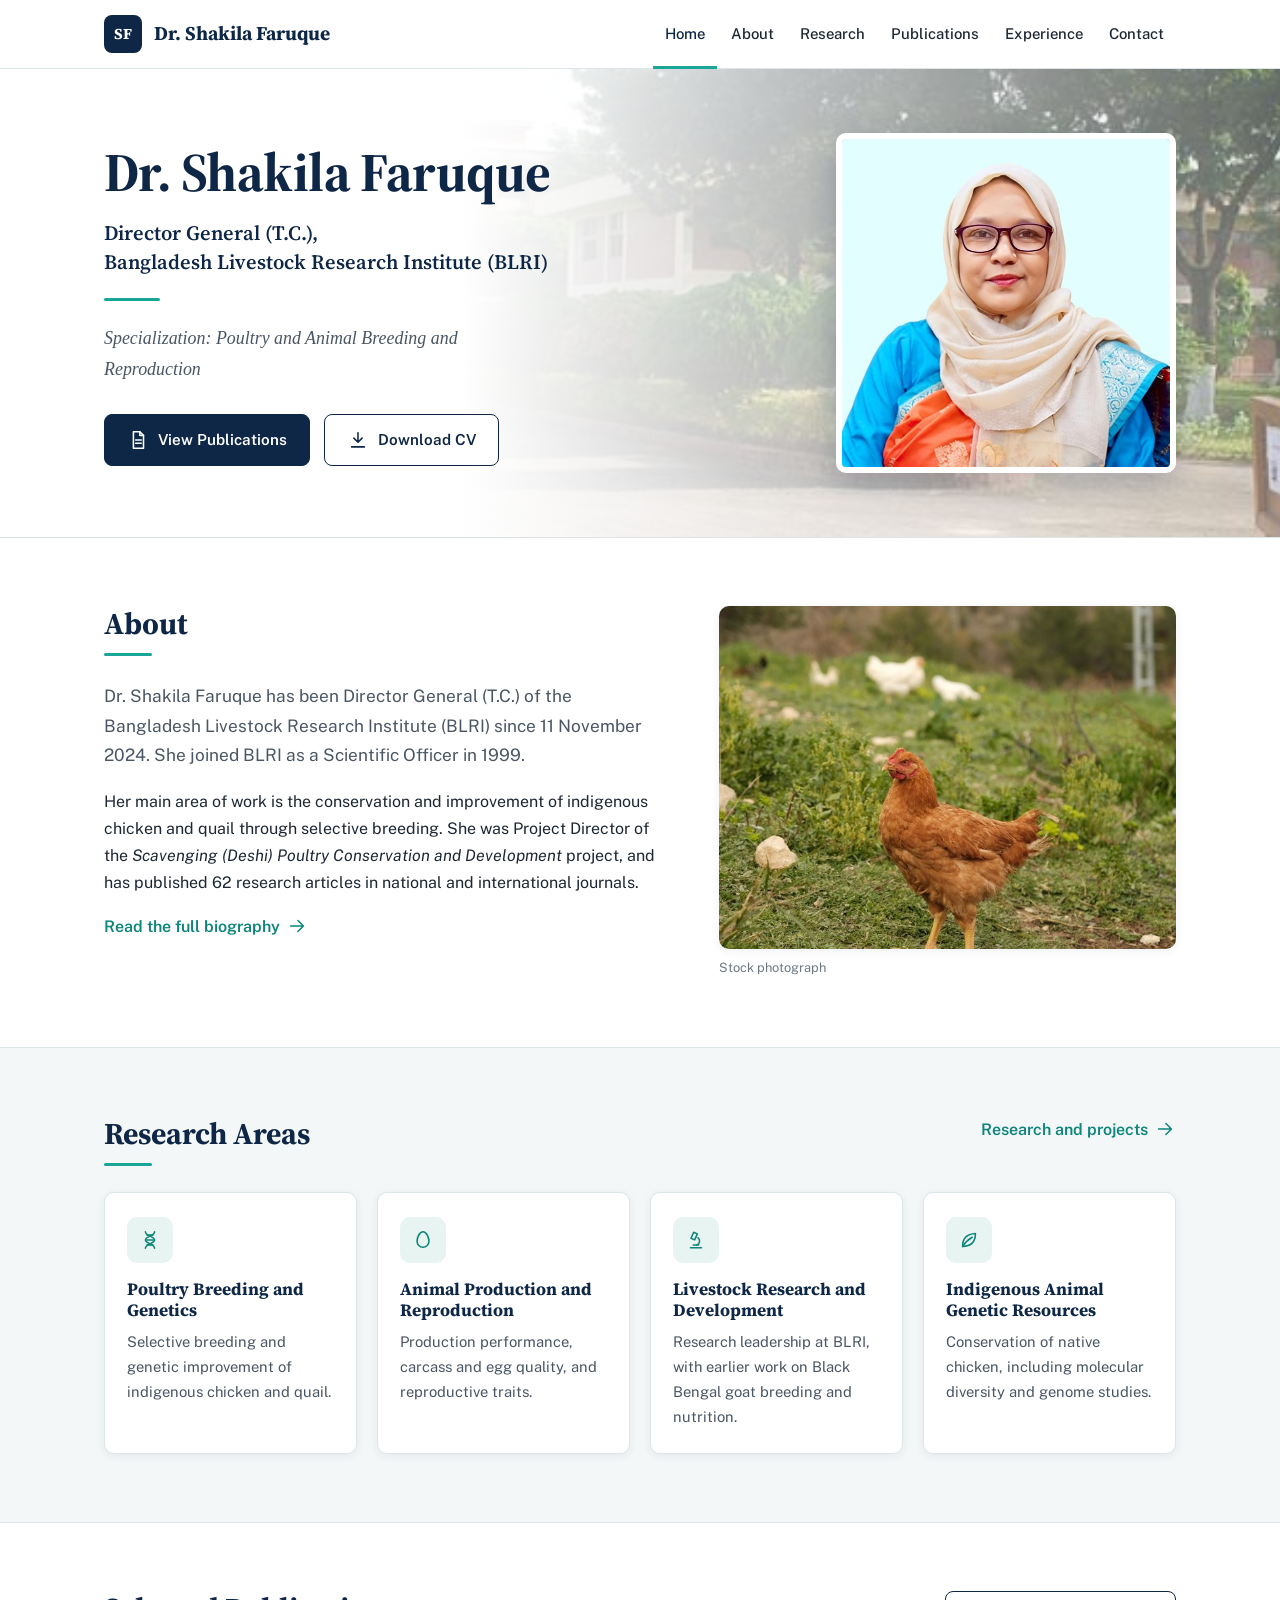
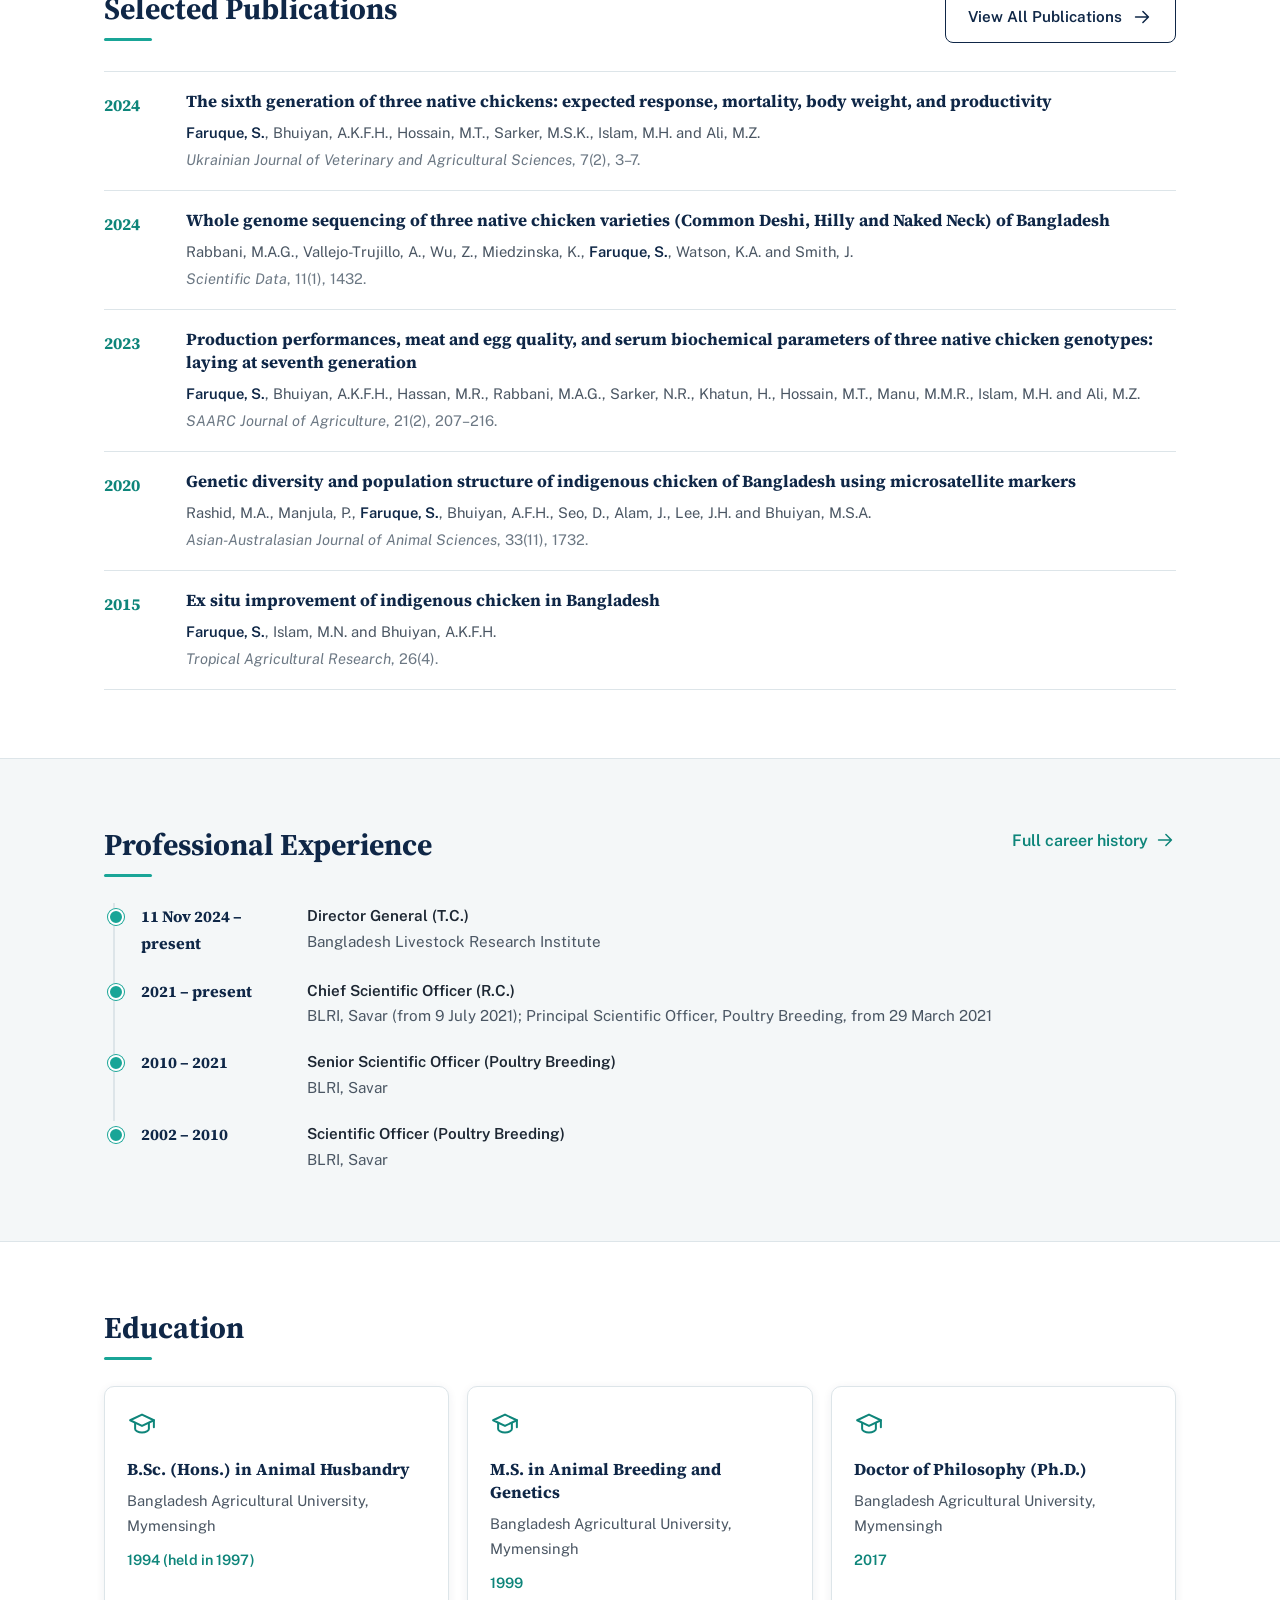
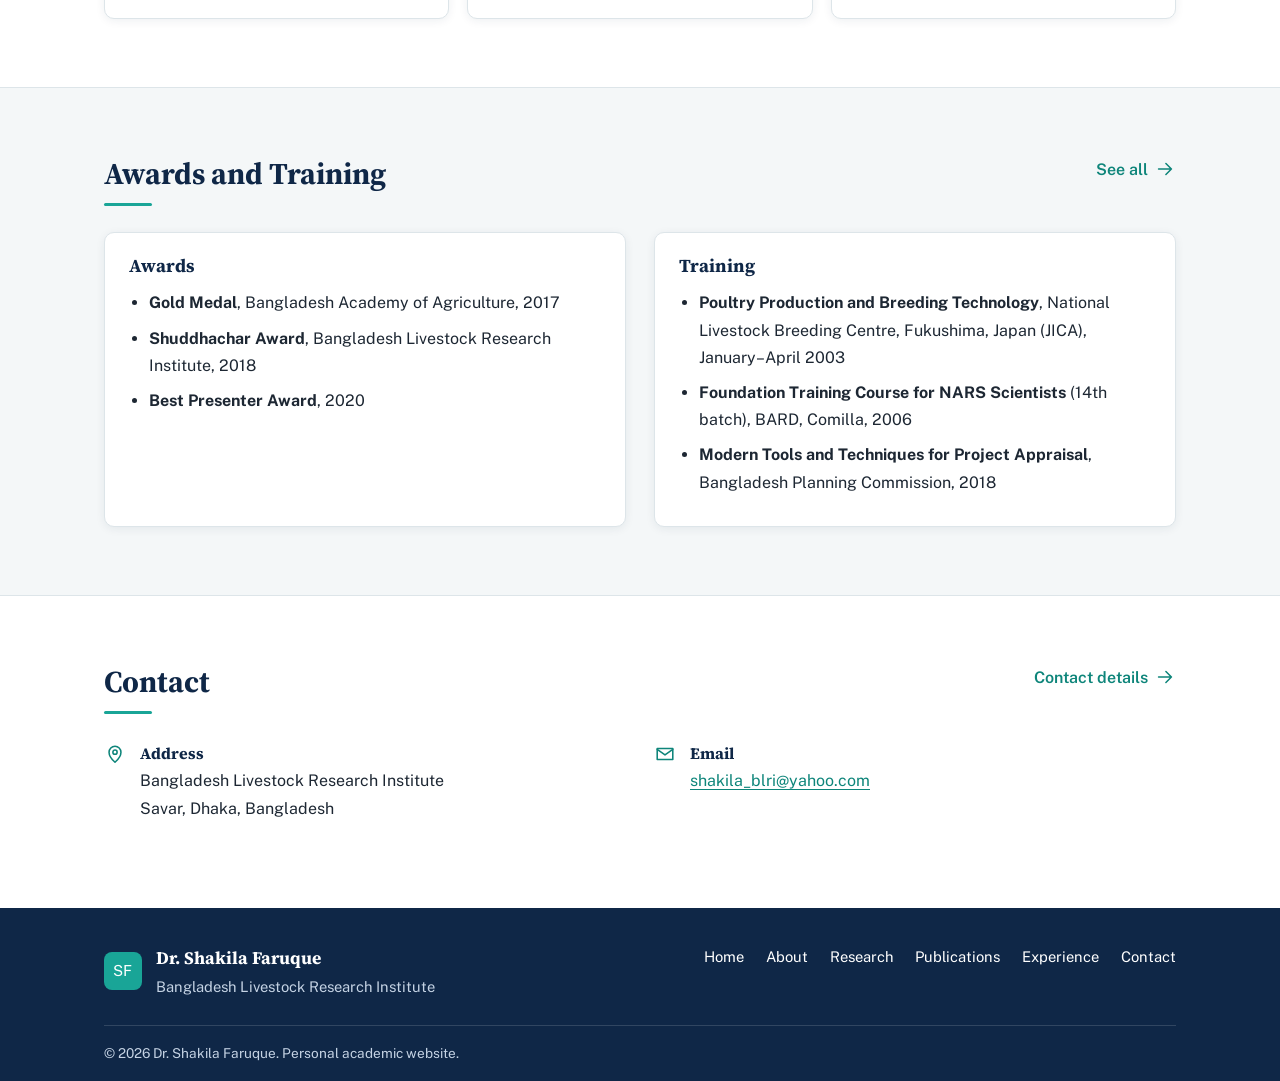
==== commit 6e1afb91: "Redesign as a multi-page academic portfolio Navy and teal minimal design with BLRI campus hero and o" ====
--- a/index.html
+++ b/index.html
@@ -3,429 +3,156 @@
 <head>
   <meta charset="utf-8">
   <meta name="viewport" content="width=device-width, initial-scale=1">
-  <title>Dr. Shakila Faruque</title>
-  <meta name="description" content="Dr. Shakila Faruque, Director General (T.C.) of the Bangladesh Livestock Research Institute. Poultry breeder working on the conservation and improvement of indigenous chicken and quail in Bangladesh.">
-  <meta property="og:title" content="Dr. Shakila Faruque">
-  <meta property="og:description" content="Poultry breeding and conservation of indigenous chicken genetic resources at BLRI, Bangladesh.">
+  <title>Dr. Shakila Faruque | Director General, BLRI</title>
+  <meta name="description" content="Dr. Shakila Faruque, Director General (T.C.) of the Bangladesh Livestock Research Institute. Poultry and animal breeding and reproduction; conservation and improvement of indigenous chicken and quail.">
+  <meta property="og:title" content="Dr. Shakila Faruque | Director General, BLRI">
+  <meta property="og:description" content="Dr. Shakila Faruque, Director General (T.C.) of the Bangladesh Livestock Research Institute. Poultry and animal breeding and reproduction; conservation and improvement of indigenous chicken and quail.">
   <meta property="og:image" content="assets/img/portrait.jpg">
   <link rel="icon" href="assets/favicon.svg" type="image/svg+xml">
   <link rel="preconnect" href="https://fonts.googleapis.com">
   <link rel="preconnect" href="https://fonts.gstatic.com" crossorigin>
   <link href="https://fonts.googleapis.com/css2?family=Source+Serif+4:opsz,wght@8..60,400;8..60,600;8..60,700&family=Public+Sans:wght@400;500;600&family=Noto+Sans+Bengali:wght@400;500&display=swap" rel="stylesheet">
-  <link rel="stylesheet" href="assets/css/style.css?v=1">
+  <link rel="stylesheet" href="assets/css/style.css?v=8">
 </head>
 <body>
   <a class="skip" href="#main">Skip to content</a>
-
   <header class="site-header">
     <div class="wrap bar">
-      <a class="brand" href="#top">Shakila Faruque<span>PhD</span></a>
+      <a class="brand" href="index.html"><span class="brand-mark" aria-hidden="true">SF</span><span>Dr. Shakila Faruque</span></a>
       <button class="menu-btn" aria-label="Open menu" aria-expanded="false" aria-controls="nav">
         <svg viewBox="0 0 24 24" width="22" height="22" aria-hidden="true"><path d="M3 6h18M3 12h18M3 18h18" stroke="currentColor" stroke-width="2" stroke-linecap="round"/></svg>
       </button>
-      <nav id="nav" class="nav">
-        <a href="#about">About</a>
-        <a href="#projects">Projects</a>
-        <a href="#technologies">Technologies</a>
-        <a href="#publications">Publications</a>
-        <a href="#career">Career</a>
-        <a href="#education">Education</a>
-        <a href="#contact">Contact</a>
+      <nav id="nav" class="nav" aria-label="Main">
+        <a href="index.html" aria-current="page">Home</a>
+        <a href="about.html" >About</a>
+        <a href="research.html" >Research</a>
+        <a href="publications.html" >Publications</a>
+        <a href="experience.html" >Experience</a>
+        <a href="contact.html" >Contact</a>
       </nav>
     </div>
   </header>
-
   <main id="main">
-    <!-- INTRO -->
-    <section class="intro" id="top">
-      <div class="wrap intro-grid">
-        <div class="intro-text">
-          <p class="kicker">Bangladesh Livestock Research Institute</p>
+    <section class="hero" id="top">
+      <img class="hero-bg" src="assets/img/blri-campus.jpg" alt="" width="960" height="220" fetchpriority="high">
+      <div class="wrap hero-grid">
+        <div class="hero-text">
           <h1>Dr. Shakila Faruque</h1>
-          <p class="role">Director General (T.C.)</p>
-          <p class="lead">A poultry breeder who has spent more than two decades conserving and improving the native chickens and quail of Bangladesh through selective breeding at BLRI, Savar.</p>
+          <p class="hero-role">Director General (T.C.),<br>Bangladesh Livestock Research Institute (BLRI)</p>
+          <span class="rule"></span>
+          <p class="hero-spec">Specialization: Poultry and Animal Breeding and Reproduction</p>
           <div class="btns">
-            <a class="btn btn-solid" href="#publications">Publications</a>
-            <a class="btn btn-line" href="#contact">Contact</a>
+            <a class="btn btn-solid" href="publications.html"><svg viewBox="0 0 24 24" width="22" height="22" fill="none" stroke="currentColor" stroke-width="1.7" stroke-linecap="round" stroke-linejoin="round" aria-hidden="true"><path d="M7 3h7l4 4v14H7z"/><path d="M14 3v4h4M9.5 12h6M9.5 15.5h6"/></svg> View Publications</a>
+            <a class="btn btn-line" href="assets/Dr-Shakila-Faruque-CV.pdf" download><svg viewBox="0 0 24 24" width="22" height="22" fill="none" stroke="currentColor" stroke-width="1.7" stroke-linecap="round" stroke-linejoin="round" aria-hidden="true"><path d="M12 4v10M7.5 10l4.5 4.5 4.5-4.5M5 19.5h14"/></svg> Download CV</a>
           </div>
         </div>
-        <figure class="portrait">
-          <img src="assets/img/portrait.jpg" alt="Portrait of Dr. Shakila Faruque" width="332" height="332">
-        </figure>
-      </div>
-      <div class="wrap">
-        <dl class="facts">
-          <div><dt>Specialisation</dt><dd>Poultry and animal breeding and reproduction</dd></div>
-          <div><dt>At BLRI since</dt><dd>1999, as Scientific Officer</dd></div>
-          <div><dt>Focus</dt><dd>Indigenous chicken and quail genetic resources</dd></div>
-        </dl>
+        <figure class="hero-portrait"><img src="assets/img/portrait.jpg" alt="Portrait of Dr. Shakila Faruque" width="640" height="640"></figure>
       </div>
     </section>
 
-    <!-- ABOUT -->
     <section id="about" class="sec">
-      <div class="wrap sec-grid">
-        <h2>About</h2>
+      <div class="wrap about-grid">
         <div class="prose">
-          <p>Dr. Shakila Faruque has been the Director General (T.C.) of the Bangladesh Livestock Research Institute (BLRI) since 11 November 2024. She joined BLRI as a Scientific Officer in 1999, working first on Black Bengal goat breeding and goat and sheep nutrition, and moved to poultry breeding in 2002. She later served as Head of the Poultry Production Research Division and Head of the Poultry Research Centre, and holds the post of Chief Scientific Officer (R.C.).</p>
-          <p>Her main contribution is the conservation and improvement of indigenous chicken. Since 2010 she has run a selective breeding programme on three native genotypes (Non-descript Deshi, Hilly and Naked Neck), now followed into its seventh generation, alongside a parallel programme on meat-type quail. She was Project Director of the <em>Scavenging (Deshi) Poultry Conservation and Development</em> project from 2014 to 2018.</p>
-          <p>She completed her B.Sc. in Animal Husbandry, M.S. in Animal Breeding and Genetics, and Ph.D. at Bangladesh Agricultural University, Mymensingh. In 2003 she trained for three months in poultry production and breeding technology at the National Livestock Breeding Centre, Fukushima, Japan, under JICA. She has published 62 journal articles, received the Gold Medal of the Bangladesh Academy of Agriculture in 2017, and served as Vice President of the World’s Poultry Science Association, Bangladesh Branch.</p>
+          <h2>About</h2>
+          <p class="lead">Dr. Shakila Faruque has been Director General (T.C.) of the Bangladesh Livestock Research Institute (BLRI) since 11 November 2024. She joined BLRI as a Scientific Officer in 1999.</p>
+          <p>Her main area of work is the conservation and improvement of indigenous chicken and quail through selective breeding. She was Project Director of the <em>Scavenging (Deshi) Poultry Conservation and Development</em> project, and has published 62 research articles in national and international journals.</p>
+          <p><a class="link-more" href="about.html">Read the full biography <svg viewBox="0 0 24 24" width="22" height="22" fill="none" stroke="currentColor" stroke-width="1.7" stroke-linecap="round" stroke-linejoin="round" aria-hidden="true"><path d="M5 12h14M13 6l6 6-6 6"/></svg></a></p>
+        </div>
+        <figure><img src="assets/img/about-hen-on-grass.jpg" alt="A brown hen on grass (stock photograph)" width="900" height="600" loading="lazy"><figcaption>Stock photograph</figcaption></figure>
+      </div>
+    </section>
 
-          <h3>Research areas</h3>
-          <ul class="tags">
-            <li>Indigenous chicken conservation</li>
-            <li>Selective breeding and genetic parameters</li>
-            <li>Meat-type quail improvement</li>
-            <li>Layer and meat strain development</li>
-            <li>Genetic diversity of native chicken</li>
-            <li>Artificial insemination in chicken selection</li>
-            <li>Poultry nutrition and carcass quality</li>
-          </ul>
+    <section id="research" class="sec sec-tint">
+      <div class="wrap">
+        <div class="sec-head"><h2>Research Areas</h2><a class="link-more" href="research.html">Research and projects <svg viewBox="0 0 24 24" width="22" height="22" fill="none" stroke="currentColor" stroke-width="1.7" stroke-linecap="round" stroke-linejoin="round" aria-hidden="true"><path d="M5 12h14M13 6l6 6-6 6"/></svg></a></div>
+        <div class="cards">
+          <article class="card"><div class="ico"><svg viewBox="0 0 24 24" width="22" height="22" fill="none" stroke="currentColor" stroke-width="1.7" stroke-linecap="round" stroke-linejoin="round" aria-hidden="true"><path d="M7 3c0 5 10 5 10 9s-10 4-10 9"/><path d="M17 3c0 5-10 5-10 9s10 4 10 9"/><path d="M8.6 6.5h6.8M8.3 12h7.4M8.6 17.5h6.8"/></svg></div><h3>Poultry Breeding and Genetics</h3><p>Selective breeding and genetic improvement of indigenous chicken and quail.</p></article>
+          <article class="card"><div class="ico"><svg viewBox="0 0 24 24" width="22" height="22" fill="none" stroke="currentColor" stroke-width="1.7" stroke-linecap="round" stroke-linejoin="round" aria-hidden="true"><path d="M12 3c-3.6 0-6.5 6-6.5 10.4a6.5 6.5 0 0 0 13 0C18.5 9 15.6 3 12 3z"/></svg></div><h3>Animal Production and Reproduction</h3><p>Production performance, carcass and egg quality, and reproductive traits.</p></article>
+          <article class="card"><div class="ico"><svg viewBox="0 0 24 24" width="22" height="22" fill="none" stroke="currentColor" stroke-width="1.7" stroke-linecap="round" stroke-linejoin="round" aria-hidden="true"><path d="M9.5 3.5l4 1.8-3 6.6-4-1.8z"/><path d="M14 9.5a4.5 4.5 0 0 1-1.2 8"/><path d="M6 20.5h12M9 17.5h6"/></svg></div><h3>Livestock Research and Development</h3><p>Research leadership at BLRI, with earlier work on Black Bengal goat breeding and nutrition.</p></article>
+          <article class="card"><div class="ico"><svg viewBox="0 0 24 24" width="22" height="22" fill="none" stroke="currentColor" stroke-width="1.7" stroke-linecap="round" stroke-linejoin="round" aria-hidden="true"><path d="M5 19c0-8.5 5-13.5 14-14 0 9-5 14-14 14z"/><path d="M5 19c3-4.5 6-7.5 10.5-10"/></svg></div><h3>Indigenous Animal Genetic Resources</h3><p>Conservation of native chicken, including molecular diversity and genome studies.</p></article>
         </div>
       </div>
     </section>
 
-    <!-- PROJECTS -->
-    <section id="projects" class="sec sec-tint">
-      <div class="wrap sec-grid">
-        <h2>Projects</h2>
-        <div>
-          <article class="feature">
-            <p class="tag">Project Director · Nov 2014 – Jun 2018</p>
-            <h3>Scavenging (Deshi) Poultry Conservation and Development</h3>
-            <p>A BLRI development project to conserve native chicken genetic resources and raise their productivity for rural households through selective breeding. Completed.</p>
-          </article>
-
-          <h3 class="sub">Research programmes as Principal Investigator</h3>
-          <table class="tbl">
-            <thead><tr><th>Programme</th><th>Status</th></tr></thead>
-            <tbody>
-              <tr><td data-label="Programme">Conservation and Improvement of Native Chicken</td><td data-label="Status"><span class="status on">Ongoing</span></td></tr>
-              <tr><td data-label="Programme">Conservation and Improvement of Quail</td><td data-label="Status"><span class="status on">Ongoing</span></td></tr>
-              <tr><td data-label="Programme">Conservation and development of native AnGR (chicken)</td><td data-label="Status"><span class="status">Completed</span></td></tr>
-              <tr><td data-label="Programme">Conservation and development of meat-type quail</td><td data-label="Status"><span class="status">Completed</span></td></tr>
-              <tr><td data-label="Programme">Conservation and development of native chicken genetic resources in Bangladesh: use of artificial insemination in the chicken selection programme</td><td data-label="Status"><span class="status">Completed</span></td></tr>
-              <tr><td data-label="Programme">Study on molecular genetic diversity of native chickens in Bangladesh</td><td data-label="Status"><span class="status">Completed</span></td></tr>
-              <tr><td data-label="Programme">Effect of dietary metabolizable energy and crude protein levels on production performance and carcass characteristics of quail</td><td data-label="Status"><span class="status">Completed</span></td></tr>
-            </tbody>
-          </table>
-
-          <details class="acc">
-            <summary>Earlier programmes as Co-investigator</summary>
-            <ul class="plain">
-              <li>Improvement of Black Bengal goat through selective breeding</li>
-              <li>Improvement of Black Bengal goat through selective breeding, improved feeding and management practices (Phase 1)</li>
-              <li>Fattening of commercial male layer chicks</li>
-              <li>Utilization of quality protein maize in the diet of layer</li>
-            </ul>
-          </details>
+    <section id="publications" class="sec">
+      <div class="wrap">
+        <div class="sec-head"><h2>Selected Publications</h2><a class="btn btn-line" href="publications.html">View All Publications <svg viewBox="0 0 24 24" width="22" height="22" fill="none" stroke="currentColor" stroke-width="1.7" stroke-linecap="round" stroke-linejoin="round" aria-hidden="true"><path d="M5 12h14M13 6l6 6-6 6"/></svg></a></div>
+        <div class="pubs-sel">
+          <article class="pub"><div class="yr">2024</div><div><h3>The sixth generation of three native chickens: expected response, mortality, body weight, and productivity</h3><p class="authors">Faruque, S., Bhuiyan, A.K.F.H., Hossain, M.T., Sarker, M.S.K., Islam, M.H. and Ali, M.Z.</p><p class="source"><i>Ukrainian Journal of Veterinary and Agricultural Sciences</i>, 7(2), 3&ndash;7.</p></div></article>
+          <article class="pub"><div class="yr">2024</div><div><h3>Whole genome sequencing of three native chicken varieties (Common Deshi, Hilly and Naked Neck) of Bangladesh</h3><p class="authors">Rabbani, M.A.G., Vallejo-Trujillo, A., Wu, Z., Miedzinska, K., Faruque, S., Watson, K.A. and Smith, J.</p><p class="source"><i>Scientific Data</i>, 11(1), 1432.</p></div></article>
+          <article class="pub"><div class="yr">2023</div><div><h3>Production performances, meat and egg quality, and serum biochemical parameters of three native chicken genotypes: laying at seventh generation</h3><p class="authors">Faruque, S., Bhuiyan, A.K.F.H., Hassan, M.R., Rabbani, M.A.G., Sarker, N.R., Khatun, H., Hossain, M.T., Manu, M.M.R., Islam, M.H. and Ali, M.Z.</p><p class="source"><i>SAARC Journal of Agriculture</i>, 21(2), 207&ndash;216.</p></div></article>
+          <article class="pub"><div class="yr">2020</div><div><h3>Genetic diversity and population structure of indigenous chicken of Bangladesh using microsatellite markers</h3><p class="authors">Rashid, M.A., Manjula, P., Faruque, S., Bhuiyan, A.F.H., Seo, D., Alam, J., Lee, J.H. and Bhuiyan, M.S.A.</p><p class="source"><i>Asian-Australasian Journal of Animal Sciences</i>, 33(11), 1732.</p></div></article>
+          <article class="pub"><div class="yr">2015</div><div><h3>Ex situ improvement of indigenous chicken in Bangladesh</h3><p class="authors">Faruque, S., Islam, M.N. and Bhuiyan, A.K.F.H.</p><p class="source"><i>Tropical Agricultural Research</i>, 26(4).</p></div></article>
         </div>
       </div>
     </section>
 
-    <!-- TECHNOLOGIES -->
-    <section id="technologies" class="sec">
-      <div class="wrap sec-grid">
-        <h2>Technologies</h2>
-        <div>
-          <p class="intro-p">Technologies and farmer guides released by BLRI with her contribution. Titles are given in Bangla as published, with an English description.</p>
-          <ol class="tech">
-            <li><span class="bn" lang="bn">উন্নত দেশী মুরগি উৎপাদনে বিজ্ঞান সম্মত কৌশল</span><span class="en">Scientific techniques for producing improved native chicken</span><span class="pubno">BLRI publication 294</span></li>
-            <li><span class="bn" lang="bn">ক্ষুদ্র খামারীদের জন্য কোয়েল পালনের মডেল</span><span class="en">Quail rearing model for small farmers</span></li>
-            <li><span class="bn" lang="bn">বিএলআরআই লেয়ার স্ট্রেইন-২ (স্বর্ণা)</span><span class="en">BLRI Layer Strain-2 (Shorna), a commercial egg-laying strain</span><span class="pubno">BLRI publication 293</span></li>
-            <li><span class="bn" lang="bn">বিএলআরআই উদ্ভাবিত দেশীয় আবহাওয়া উপযোগী মাংস উৎপাদনকারী মুরগির জাত</span><span class="en">BLRI-developed meat chicken breed suited to local climate</span><span class="pubno">BLRI publication 291</span></li>
-            <li><span class="bn" lang="bn">সম্ভাবনাময় দেশীয় জাতের মুরগি পালন</span><span class="en">Rearing promising native chicken breeds</span><span class="pubno">BLRI publication 270</span></li>
-            <li><span class="bn" lang="bn">গবেষণায় প্রমাণিত বাংলাদেশে নকল ডিমের অস্তিত্ব নেই</span><span class="en">Research shows that artificial eggs do not exist in Bangladesh</span><span class="pubno">BLRI publication 280</span></li>
-          </ol>
-          <p class="note">She is also a co-developer of BLRI Layer Strain 1 (Shuvra), BLRI Layer Strain 2 (Shorna) and BLRI Meat Chicken 1 (Shuborno).</p>
+    <section id="experience" class="sec sec-tint">
+      <div class="wrap">
+        <div class="sec-head"><h2>Professional Experience</h2><a class="link-more" href="experience.html">Full career history <svg viewBox="0 0 24 24" width="22" height="22" fill="none" stroke="currentColor" stroke-width="1.7" stroke-linecap="round" stroke-linejoin="round" aria-hidden="true"><path d="M5 12h14M13 6l6 6-6 6"/></svg></a></div>
+        <ol class="timeline">
+          <li><span class="when">11 Nov 2024 &ndash; present</span><span class="what"><strong>Director General (T.C.)</strong>Bangladesh Livestock Research Institute</span></li>
+          <li><span class="when">2021 &ndash; present</span><span class="what"><strong>Chief Scientific Officer (R.C.)</strong>BLRI, Savar (from 9 July 2021); Principal Scientific Officer, Poultry Breeding, from 29 March 2021</span></li>
+          <li><span class="when">2010 &ndash; 2021</span><span class="what"><strong>Senior Scientific Officer (Poultry Breeding)</strong>BLRI, Savar</span></li>
+          <li><span class="when">2002 &ndash; 2010</span><span class="what"><strong>Scientific Officer (Poultry Breeding)</strong>BLRI, Savar</span></li>
+        </ol>
+      </div>
+    </section>
+
+    <section id="education" class="sec">
+      <div class="wrap">
+        <h2>Education</h2>
+        <div class="edu">
+          <article class="edu-card"><svg viewBox="0 0 24 24" width="30" height="30" fill="none" stroke="currentColor" stroke-width="1.6" stroke-linecap="round" stroke-linejoin="round" aria-hidden="true"><path d="M2.5 9L12 4.5 21.5 9 12 13.5z"/><path d="M6.5 11.3V16c0 1.4 2.5 2.8 5.5 2.8s5.5-1.4 5.5-2.8v-4.7"/><path d="M21.5 9v5.5"/></svg><h3>B.Sc. (Hons.) in Animal Husbandry</h3><p>Bangladesh Agricultural University, Mymensingh</p><span class="y">1994 (held in 1997)</span></article>
+          <article class="edu-card"><svg viewBox="0 0 24 24" width="30" height="30" fill="none" stroke="currentColor" stroke-width="1.6" stroke-linecap="round" stroke-linejoin="round" aria-hidden="true"><path d="M2.5 9L12 4.5 21.5 9 12 13.5z"/><path d="M6.5 11.3V16c0 1.4 2.5 2.8 5.5 2.8s5.5-1.4 5.5-2.8v-4.7"/><path d="M21.5 9v5.5"/></svg><h3>M.S. in Animal Breeding and Genetics</h3><p>Bangladesh Agricultural University, Mymensingh</p><span class="y">1999</span></article>
+          <article class="edu-card"><svg viewBox="0 0 24 24" width="30" height="30" fill="none" stroke="currentColor" stroke-width="1.6" stroke-linecap="round" stroke-linejoin="round" aria-hidden="true"><path d="M2.5 9L12 4.5 21.5 9 12 13.5z"/><path d="M6.5 11.3V16c0 1.4 2.5 2.8 5.5 2.8s5.5-1.4 5.5-2.8v-4.7"/><path d="M21.5 9v5.5"/></svg><h3>Doctor of Philosophy (Ph.D.)</h3><p>Bangladesh Agricultural University, Mymensingh</p><span class="y">2017</span></article>
         </div>
       </div>
     </section>
 
-    <!-- PUBLICATIONS -->
-    <section id="publications" class="sec sec-tint">
-      <div class="wrap sec-grid">
-        <h2>Publications</h2>
-        <div>
-          <p class="intro-p">62 journal articles (60 full papers, 2 short communications), 8 books, monographs and bulletins, and 44 seminar and conference papers.</p>
-
-          <h3 class="sub">Selected papers</h3>
-          <ol class="pubs">
-            <li>Faruque, S., Bhuiyan, A.K.F.H., Hossain, M.T., Sarker, M.S.K., Islam, M.H. and Ali, M.Z. (2024). The sixth generation of three native chickens: expected response, mortality, body weight, and productivity. <i>Ukrainian Journal of Veterinary and Agricultural Sciences</i>, 7(2), 3–7.</li>
-            <li>Rabbani, M.A.G., Vallejo-Trujillo, A., Wu, Z., Miedzinska, K., Faruque, S., Watson, K.A. and Smith, J. (2024). Whole genome sequencing of three native chicken varieties (Common Deshi, Hilly and Naked Neck) of Bangladesh. <i>Scientific Data</i>, 11(1), 1432.</li>
-            <li>Faruque, S., Bhuiyan, A.K.F.H., Hassan, M.R., Rabbani, M.A.G., Sarker, N.R., Khatun, H., Hossain, M.T., Manu, M.M.R., Islam, M.H. and Ali, M.Z. (2023). Production performances, meat and egg quality, and serum biochemical parameters of three native chicken genotypes: laying at seventh generation. <i>SAARC Journal of Agriculture</i>, 21(2), 207–216.</li>
-            <li>Rashid, M.A., Manjula, P., Faruque, S., Bhuiyan, A.F.H., Seo, D., Alam, J., Lee, J.H. and Bhuiyan, M.S.A. (2020). Genetic diversity and population structure of indigenous chicken of Bangladesh using microsatellite markers. <i>Asian-Australasian Journal of Animal Sciences</i>, 33(11), 1732.</li>
-            <li>Faruque, S., Islam, M.N. and Bhuiyan, A.K.F.H. (2015). Ex situ improvement of indigenous chicken in Bangladesh. <i>Tropical Agricultural Research</i>, 26(4).</li>
-          </ol>
-
-          <details class="acc">
-            <summary>International journals, as principal author <span class="count">4</span></summary>
-            <ol class="pubs">
-              <li>Faruque, S., Bhuiyan, A.K.F.H., Hossain, M.T., Sarker, M.S.K., Islam, M.H. and Ali, M.Z. (2024). The sixth generation of three native chickens: expected response, mortality, body weight, and productivity. <i>Ukrainian Journal of Veterinary and Agricultural Sciences</i>, 7(2), 3–7.</li>
-              <li>Faruque, S., Bhuiyan, A.K.F.H., Hassan, M.R., Rabbani, M.A.G., Sarker, N.R., Khatun, H., Hossain, M.T., Manu, M.M.R., Islam, M.H. and Ali, M.Z. (2023). Production performances, meat and egg quality, and serum biochemical parameters of three native chicken genotypes: laying at seventh generation. <i>SAARC Journal of Agriculture</i>, 21(2), 207–216.</li>
-              <li>Faruque, S., Bhuiyan, A.F.H., Rashid, M.A., Sarker, M.S.K., Manu, M.M.R., Islam, M.H. and Ali, M.Z. (2023). Evaluation of performances and selection response of three indigenous chicken genotypes at seventh generation. <i>Ukrainian Journal of Veterinary and Agricultural Sciences</i>, 6(3), 43–46.</li>
-              <li>Faruque, S., Islam, M.N. and Bhuiyan, A.K.F.H. (2015). Ex situ improvement of indigenous chicken in Bangladesh. <i>Tropical Agricultural Research</i>, 26(4).</li>
-            </ol>
-          </details>
-
-          <details class="acc">
-            <summary>International journals, as co-author <span class="count">23</span></summary>
-            <ol class="pubs">
-              <li>Khatun, H., Sultana, S., Faruque, S., Karim, S.M.S., Akond, S.M.R., Rahman, M.M. and Ali, M.Z. (2026). Effects of dietary variations in methionine and lysine levels on the growth performance and carcass characteristics of BLRI-improved hilly chicken. <i>Egyptian Journal of Veterinary Sciences</i>, 57(4), 23–28.</li>
-              <li>Monira, K.N., Sultana, S., Islam, M.R., Faruque, S. and Hasan, M.S. (2026). Conservation and genetic evaluation of exotic chicken germplasms and their crossbreds under intensive rearing in Bangladesh. <i>Turkish Journal of Agriculture – Food Science and Technology</i>, 14(1), 47–55.</li>
-              <li>Pehan, E.A., Sultana, S., Hosen, A., Afsana, A.S., Sultana, N., Faruque, S. and Hassan, M.R. (2026). Effects of cyclic THI on milk yield, composition, somatic cell count, physiological and hemato-biochemical profile in Holstein-Friesian cows of varied genetic proportions. <i>Journal of Animal – Open Space</i>.</li>
-              <li>Hassan, M.R., Hosen, A., Rabbani, A.G., Sultana, S., Faruque, S. and Chanju, Y. (2025). Effect of dietary supplementation with single, double, and multi-strain probiotics on the performance, meat quality, and blood properties of broiler chickens. <i>Egyptian Journal of Veterinary Sciences</i>, 1–10.</li>
-              <li>Hemayet, M.A., Karim, S.M.S., Idrus, Z.B., Ali, M.Z., Sazili, A.Q., Bhuyian, M.S.A., Faruque, S. and Kamalludin, M.H. (2025). Assessment of seminal diluent efficiency using different extenders on sperm viability and fertility of Muscovy drake for Anas–Cairina hybridization. <i>Egyptian Journal of Veterinary Sciences</i>, 56(9), 2293–2304.</li>
-              <li>Lisa, N.N., Sarker, M.S.K., Faruque, S., Rashid, M.A., Sharmin, F., Ety, M.U.S. and Islam, A. (2025). Comparison study on productive performance and meat quality attributes among three varieties of indigenous pigeon (<i>Columba livia</i>) squab. <i>Journal of Animal Science</i>, 103(Suppl. 1), 311–312.</li>
-              <li>Mouly, F.T., Sarker, M.S.K., Bhuiyan, M.S.A., Faruque, S. and Bhuiyan, A.F.H. (2025). Evaluation of performance of reciprocally crossed F1 chicken for developing a new meat type crossbred under intensive management condition. <i>Journal of Animal Science</i>, 103(Suppl. 1), 22–23.</li>
-              <li>Hassan, M.R., Afsana, A.S., Hasan, M.S., Rabbani, M.A.G., Sultana, S., Faruque, S. and Sultana, N. (2025). Effects of antibiotic growth promoter free production on the performance, blood properties, and humoral immune response of broiler chicken. <i>Egyptian Journal of Veterinary Sciences</i>, 1–13.</li>
-              <li>Sarker, M.S.K., Sharmin, F., Rana, M.M., Faruque, S., Khatun, H., Sarker, N.R., Zihan, S.S. and Islam, M.N. (2025). Effect of moringa leaf (<i>Moringa oleifera</i>) meal as natural feed additives on the growth performance and meat quality of broiler chicken: an investigation. <i>Contemporary Research and Perspectives in Biological Science</i>, Vol. 9, 155–163.</li>
-              <li>Sultana, S., Islam, S., Islam, M.A., Khatun, R., Ahmed, S. and Faruque, S. (2025). An assessment of backyard farming concerning native chickens, their production and management system in selected areas of Bangladesh. <i>International Journal of Agricultural Science, Research &amp; Technology in Extension &amp; Education Systems</i>, 15(1).</li>
-              <li>Rabbani, M.A.G., Vallejo-Trujillo, A., Wu, Z., Miedzinska, K., Faruque, S., Watson, K.A. and Smith, J. (2024). Whole genome sequencing of three native chicken varieties (Common Deshi, Hilly and Naked Neck) of Bangladesh. <i>Scientific Data</i>, 11(1), 1432.</li>
-              <li>Ali, M.Y., Faruque, S., Ahmadi, S. and Ohkubo, T. (2024). Genetic analysis of HSP70 and HSF3 polymorphisms and their associations with the egg production traits of Bangladeshi hilly chickens. <i>Animals</i>, 14(24), 3552.</li>
-              <li>Islam, M.S., Faruque, S., Huda, M.E., Sumon, M.R.A. and Ali, M.Z. (2024). Seasonal variation of semen quality among the three genotypes of native chicken. <i>Ukrainian Journal of Veterinary and Agricultural Sciences</i>, 7(1), 35–40.</li>
-              <li>Hassan, M.R., Rabbani, M.A.G., Sultana, S., Faruque, S., Afsana, A.S. and Sultana, N. (2023). Comparison of production characteristics of BLRI-developed layer strain-2 (Shorna) with commercial ISA Brown. <i>Meat Research</i>, 3(4).</li>
-              <li>Sharmin, F., Sarker, M.S.K., Rashid, M.A. and Faruque, S. (2022). Effect of feeding <i>Spirulina platensis</i> and <i>Trigonella foenum-graecum</i> seed as functional feed ingredients on growth performance and oxidative stability in turkey meat. <i>Global Journal of Nutrition &amp; Food Science</i>, 1–8.</li>
-              <li>Sharmin, F., Sarker, M.S.K., Sarker, N.R. and Faruque, S. (2021). Dietary effect of <i>Moringa oleifera</i> on native laying hens’ egg quality, cholesterol and fatty-acid profile. <i>Italian Journal of Animal Science</i>, 20(1), 1544–1553.</li>
-              <li>Rashid, M.A., Manjula, P., Faruque, S., Bhuiyan, A.F.H., Seo, D., Alam, J., Lee, J.H. and Bhuiyan, M.S.A. (2020). Genetic diversity and population structure of indigenous chicken of Bangladesh using microsatellite markers. <i>Asian-Australasian Journal of Animal Sciences</i>, 33(11), 1732.</li>
-              <li>Rashid, M.A., Rasheduzzaman, M., Sarker, M.S.K., Faruque, S., Palash, M.S. and Sarker, N.R. (2020). Small-scale turkey farming in Bangladesh: farming practices, profitability and supply chain mapping. <i>Agricultural Science</i>, 2(2), 28.</li>
-              <li>Rabbani, M.A.G., Faruque, S., Haque, M.R. and Sarker, N.R. (2019). Investigating the existence of artificial eggs in Bangladesh and the fact. <i>Journal of Applied Sciences</i>, 19(7), 701–707.</li>
-              <li>Sarker, N.R., Hoque, A., Faruque, S., Islam, N. and Bhuiyan, F.H. (2014). An ex situ study on body characteristics and effect of plumage color on body weight of indigenous chicken (<i>Gallus domesticus</i>) in Bangladesh. <i>Acta Scientiarum. Animal Sciences</i>, 36, 79–84.</li>
-              <li>Munira, K.N., Uddin, M.J., Faruque, S., Parvez, M.S., Miah, M.Y. and Siddiqui, M.S.I. (2006). Comparative study on carcass characteristics of different genetic groups of spent hens in Bangladesh. <i>International Journal of Poultry Science</i>, 5(2), 178–180.</li>
-              <li>Chowdhury, S.A. and Faruque, S. (2004). Meat production characteristics of Black Bengal goat. <i>Asian-Australasian Journal of Animal Sciences</i>, 17(6), 848–856.</li>
-              <li>Chowdhury, S.A. and Faruque, S. (2004). Feeding Black Bengal goat under intensive management: milk feeding in pre-weaned kids. <i>Asian-Australasian Journal of Animal Sciences</i>, 17(1), 39–45.</li>
-            </ol>
-          </details>
-
-          <details class="acc">
-            <summary>National and other journals, as principal author <span class="count">12</span></summary>
-            <ol class="pubs">
-              <li>Faruque, S., Bhuiyan, A.K.F.H. and Rana, M.M. (2021). Effects of genotype, generation and slaughter age on carcass characteristics of indigenous chickens of Bangladesh under intensive system. <i>Bangladesh Journal of Livestock Research</i>, 16–28.</li>
-              <li>Faruque, S., Bhuiyan, A.K.F.H., Rahman, M.O.A., Sarker, M.S.K. and Sarker, N.R. (2018). Performance study of Non-descript, Hilly and Naked Neck indigenous chicken at fifth generation. <i>Bangladesh Journal of Livestock Research</i>, 153–158.</li>
-              <li>Faruque, S., Bhuiyan, A.K.F.H., Rahman, M.O.A., Sarker, M.S.K. and Sarker, N.R. (2018). Comparative study on production performances of the Japanese, White, Black and Brown quail at fifth generation. <i>Bangladesh Journal of Livestock Research</i>, 65–68.</li>
-              <li>Faruque, S., Bhuiyan, A.K.F.H., Ali, M.Y. and Joy, Z.F. (2017). Breeding for the improvement of indigenous chickens of Bangladesh: evaluation of performance of first generation of indigenous chicken. <i>Asian Journal of Medical and Biological Research</i>, 3(1), 72–79.</li>
-              <li>Faruque, S., Bhuiyan, A.K.F.H., Ali, M.Y., Sarker, M.S.K. and Joy, Z.F. (2017). Breeding for the improvement of indigenous chickens in Bangladesh: performance of second generation. <i>Asian Journal of Medical and Biological Research</i>, 3(1), 66–71.</li>
-              <li>Faruque, S., Bhuiyan, A.K.F.H., Ali, M.Y. and Joy, Z.F. (2017). Breeding for the improvement of indigenous chickens of Bangladesh: performance of foundation stock. <i>Asian Journal of Medical and Biological Research</i>, 3(1), 80–87.</li>
-              <li>Faruque, S., Ali, M.Y., Bhuiyan, A.F.H., Joy, Z.F. and Rabbani, M.A.G. (2016). Productive and reproductive performances and expected response to selection of second generation of quail varieties conserved at Bangladesh Livestock Research Institute. <i>Asian Journal of Medical and Biological Research</i>, 2(4), 631–634.</li>
-              <li>Faruque, S., Islam, M.S., Afroz, M.A. and Rahman, M.M. (2013). Evaluation of the performance of native chicken and estimation of heritability for body weight. <i>Journal of Bangladesh Academy of Sciences</i>, 37(1), 93–101.</li>
-              <li>Faruque, S., Khatun, H., Islam, M.S. and Rahman, S.M.A. (2012). Optimization of the dietary protein and energy levels for Dhakai quail during growing period. <i>Bangladesh Journal of Livestock Research</i>, 19(1–2), 1–9.</li>
-              <li>Faruque, S., Chowdhury, S.A., Siddiquee, N.U. and Afroz, M.A. (2010). Performance and genetic parameters of economically important traits of Black Bengal goat. <i>Journal of the Bangladesh Agricultural University</i>, 8(1), 67–78.</li>
-              <li>Faruque, S., Siddiquee, N.U., Afroz, M.A. and Islam, M.S. (2010). Phenotypic characterization of native chicken reared under intensive management system. <i>Journal of the Bangladesh Agricultural University</i>, 8(1).</li>
-              <li>Faruque, S., Mostari, M.P., Azmal, S.A., Bhuiyan, A.A., Huque, Q.M.E. and Islam, M.R. (2007). Production performances and carcass characteristics of cockerels. <i>The Bangladesh Veterinarian</i>, 24(1), 44–55.</li>
-            </ol>
-          </details>
-
-          <details class="acc">
-            <summary>National and other journals, as co-author <span class="count">19</span></summary>
-            <ol class="pubs">
-              <li>Khatun, H., Sultana, S., Faruque, S., Sarker, M.S.K., Manu, M.M.R. and Ali, M.Z. (2023). Growth performance, egg quality and selection intensity of 6th generation of BLRI improved native duck genotypes. <i>SAARC Journal of Agriculture</i>, 21(1), 253–263.</li>
-              <li>Yasmin, S., Ershaduzzaman, M., Khatun, M., Islam, S., Faruque, S. and Rashid, A. (2020). A comparative economic study on improved and non-improved native chicken practices in some selected areas of Bangladesh. <i>Bangladesh Journal of Livestock Research</i>, 24–38.</li>
-              <li>Khatun, H., Sultana, S., Faruque, S., Sumon, M.R.A., Sarker, M.S.K. and Sarker, N.R. (2020). Laying performance of 5th generation of BLRI improved native duck. <i>Bangladesh Journal of Livestock Research</i>, 15–23.</li>
-              <li>Rashid, M.A., Faruque, S., Bhuiyan, A.K.F.H. and Bhuiyan, M.S.A. (2020). Effect of creep feeding on productive and reproductive performance of BLRI improved non-descript deshi chicken under semi-scavenging rearing system. <i>Journal of the Bangladesh Agricultural University</i>, 18(4), 1007–1012.</li>
-              <li>Akhter, A., Das, S.C., Hasan, M.S., Akter, T., Sultana, M., Faruque, S., Rashid, M.A., Dey, B., Hossain, M.A., Akter, S. and Retee, N.N. (2018). Growth performance of local and genetically improved chicken of Bangladesh: growth and carcass characteristics of Bangladeshi chicken. <i>Bangladesh Journal of Animal Science</i>, 47(2), 76–84.</li>
-              <li>Sarker, M.S.K., Rana, M.M., Khatun, H., Faruque, S., Sarker, N.R., Sharmin, F. and Islam, M.N. (2017). Moringa leaf meal as natural feed additives on the growth performance and meat quality of commercial broiler chicken. <i>Asian Journal of Medical and Biological Research</i>, 3(2), 240–244.</li>
-              <li>Ali, M.Y., Faruque, S., Bhuiyan, A.F.H., Joy, Z.F. and Rabbani, M.A.G. (2016). Conservation and improvement for the production of meat type quail in Bangladesh. <i>Asian-Australasian Journal of Bioscience and Biotechnology</i>, 1(3), 425–428.</li>
-              <li>Khatun, H., Rashid, M.A., Faruque, S., Islam, M.N. and Ali, M.Y. (2016). Study on egg quality characteristics of three commercial layer strains under different storage conditions. <i>International Journal of Animal Resources</i>, 63–70.</li>
-              <li>Islam, M.S., Faruque, S., Khatun, H. and Islam, M.N. (2014). Effects of quail genotypes on hatchability traits, body weight and egg production. <i>Journal of Bangladesh Academy of Sciences</i>, 38(2), 219–224.</li>
-              <li>Islam, M.S., Khatun, H., Islam, M.N., Faruque, S. and Sarker, M.S.K. (2014). Study on the productive and reproductive performances of BLRI-1 and BLRI-2 ducks in Bangladesh. <i>The Agriculturists</i>, 12(1), 10–14.</li>
-              <li>Islam, M.S., Faruque, S., Khatun, H. and Islam, M.N. (2014). Comparative production performances of different types of quail (<i>Coturnix coturnix japonica</i>). <i>The Agriculturists</i>, 12(2), 151–155.</li>
-              <li>Islam, M.S., Islam, M.N., Khatun, H., Faruque, S., Afroz, M.A. and Alam, M.A. (2014). Effect of family training on profitability of small-scale broiler farming in Joypurhat District. <i>The Agriculturists</i>, 12(2), 137–141.</li>
-              <li>Rahman, M.M., Faruque, S., Islam, M.S., Islam, M.M. and Mahmud, A. (2013). Productive and reproductive performances of Hilly and Jungle Fowl. <i>The Agriculturists</i>, 11(2), 10–13.</li>
-              <li>Rahman, M.M., Faruque, S., Islam, M.S., Islam, M.N. and Rashid, M.A. (2013). Comparison of growth performance and meat yield of Hilly chicken under two feeding regimens. <i>The Agriculturists</i>, 11(2), 38–43.</li>
-              <li>Bhuiyan, M.S.A., Chen, S., Faruque, S., Bhuiyan, A.K.F.H. and Beja-Pereira, A. (2013). Genetic diversity and maternal origin of Bangladeshi chicken. <i>Molecular Biology Reports</i>, 40(6), 4123–4128.</li>
-              <li>Rashid, M.A., Rana, M.S., Islam, M.N., Faruque, S., Khatun, H., Monira, K.N. and Sarker, M.S.K. (2013). Conservation of purelines and their performances under research farm condition. <i>Bangladesh Journal of Livestock Research</i>, 20(1–2), 26–32.</li>
-              <li>Khatun, H., Islam, M.N., Hossain, M.M. and Faruque, S. (2008). Performance study of crossbred duck (Beijing × Desi White duck) in comparison with their parents. <i>Journal of Sher-e-Bangla Agricultural University</i>, 2(2), 6–11.</li>
-              <li>Azmal, S.A., Faruque, S., Bhuiyan, A.A. and Sarker, N.R. (2007). Effect of different maize based diets on the production performance and carcass characteristics of broiler. <i>Journal of the Bangladesh Agricultural University</i>, 5(2), 303–312.</li>
-              <li>Islam, M.N., Rahman, M.M. and Faruque, S. (2002). Reproductive performance of different crossbred and indigenous dairy cattle under small holder farming condition in Bangladesh. <i>Online Journal of Biological Sciences</i>, 2(4), 205–207.</li>
-            </ol>
-          </details>
-
-          <details class="acc">
-            <summary>Short communications <span class="count">2</span></summary>
-            <ol class="pubs">
-              <li>Faruque, S., Bhuiyan, A.K.F.H., Khatun, H., Hossain, M.T., Manu, M.M.R. and Ali, M.Z. (2023). Productive and reproductive performance of quail at eighth generation. <i>SAARC Journal of Agriculture</i>, 21(1), 265–271.</li>
-              <li>Khatun, R., Faruque, S. and Salah Uddin, M. (2007). Comparative performance study of different genotypes of rabbit. <i>Bangladesh Journal of Livestock Research</i>, 14(1–2), 191–196.</li>
-            </ol>
-          </details>
-
-          <details class="acc">
-            <summary>Books, chapters, monographs and leaflets</summary>
-            <ul class="plain">
-              <li><span lang="bn" class="bn-inline">দেশী মুরগি পালন নির্দেশিকা</span> (Native chicken rearing guide), BLRI publication 296</li>
-              <li><span lang="bn" class="bn-inline">হাঁস পালন নির্দেশিকা</span> (Duck rearing guide), BLRI publication 366</li>
-              <li><span lang="bn" class="bn-inline">খামারী প্রশিক্ষণ নির্দেশিকা</span> (Farmer training guide), two chapters, BLRI publication 331</li>
-              <li>Chapter 8 in <i>Sustainable Rural Poultry Value Chain Model for Poverty Reduction in South Asia: Opportunities, Potentials and Challenges</i></li>
-              <li>Monograph: Improvement of Economic Traits of Indigenous Chicken in Bangladesh Through Selective Breeding</li>
-              <li>Monograph: Study on the Reproductive Characteristics of Does in Different Genetic Groups</li>
-              <li>Booklet: Quail rearing (<span lang="bn" class="bn-inline">কোয়েল পালন</span>), BLRI publication 117</li>
-            </ul>
-          </details>
-
-          <details class="acc">
-            <summary>International conference papers <span class="count">11</span></summary>
-            <ol class="pubs">
-              <li>Faruque, S., Ali, M.Y., Bhuiyan, A.K.F.H. and Hossain, M.T. (2026). Assessing the genetic improvement of tropically adapted indigenous chicken genotypes of Bangladesh. <i>World’s Poultry Congress</i>, Toronto, Canada, 13–17 July.</li>
-              <li>Faruque, S., Bhuiyan, A.K.F.H., Ali, M.Y., Hossain, M.T., Manu, M.M.R. and Heera, R.S. (2026). [Meat] type quail through pure breeding within quail genotypes of Bangladesh. <i>World’s Poultry Congress</i>, Toronto, Canada, 13–17 July.</li>
-              <li>Faruque, S., Bhuiyan, A.K.F.H., Ali, M.Y. and Sarker, M.S.K. (2016). Improvement of indigenous chicken in Bangladesh. <i>25th World’s Poultry Congress</i>, Beijing, China, 5–9 September, p. 255.</li>
-              <li>Faruque, S., Bhuiyan, A.K.F.H., Chowdhury, S.D. and Islam, M.N. (2015). Estimation of genetic parameters for important traits of indigenous chicken. <i>Proceedings of the 9th International Poultry Show and Seminar</i>, Dhaka, 19–21 February, 64–70.</li>
-              <li>Faruque, S., Bhuiyan, A.K.F.H., Rahman, M.M., Islam, M.N., Islam, M.S. and Sarker, M.S.K. (2014). Improvement of indigenous chickens in Bangladesh: performance of second generation. <i>10th Asia Pacific Poultry Conference</i>, Jeju Island, South Korea, 19–23 October.</li>
-              <li>Faruque, S., Bhuiyan, A.K.F.H., Bhuiyan, M.S.A., Rahman, M.M. and Islam, M.N. (2013). Improvement of indigenous chicken in Bangladesh: performance of first generation. <i>Proceedings of the 8th International Poultry Show and Seminar</i>, Dhaka, 28 February – 2 March, 122–129.</li>
-              <li>Ali, M.Y., Islam, M.R. and Faruque, S. (2025). Assessment of feeding management and productive performance of turkeys at farmer’s level in Bangladesh.</li>
-              <li>Sarker, M.S.K., Rana, M.M., Khatun, H., Faruque, S., Islam, M.N. and Sharmin, M.F. (2014). Moringa as feed additives on growth performance, serum lipid profile and abdominal fat content in broiler. <i>10th Asia Pacific Poultry Conference</i>, Jeju Island, South Korea.</li>
-              <li>Bhuiyan, A.K.F.H., Islam, F. and Faruque, S. (2014). Breeding for improvement of indigenous chicken in Bangladesh. <i>10th Asia Pacific Poultry Conference</i>, Jeju Island, South Korea.</li>
-              <li>Bhuiyan, M.S.A., Faruque, S., Bhuiyan, A.K.F.H. and Beja-Pereira, A. (2013). Genetic diversity and maternal origin of indigenous chickens of Bangladesh. <i>Proceedings of the 8th International Poultry Show and Seminar</i>, Dhaka, 116–121.</li>
-              <li>Sarker, M.S.K., Khatun, H., Islam, M.N., Faruque, S. and Yang, C.J. (2008). Effect of supplementary feeding level on growth performance of native geese. <i>23rd World’s Poultry Congress</i>, Brisbane, Australia, 29 June – 4 July.</li>
-            </ol>
-          </details>
-
-          <details class="acc">
-            <summary>National seminar papers as principal author <span class="count">14</span></summary>
-            <p class="acc-note">All presented at the BLRI Annual Research Review Workshop, Savar. She co-authored a further 19 papers at the same workshop between 2001 and 2014.</p>
-            <ol class="pubs">
-              <li>Faruque, S. et al. (2015). Conservation and improvement of native chicken: performance of fourth generation.</li>
-              <li>Faruque, S. et al. (2015). Conservation and improvement of quail: performance of fourth generation of quail.</li>
-              <li>Faruque, S. et al. (2014). Conservation and improvement of native chicken.</li>
-              <li>Faruque, S. et al. (2014). Conservation and improvement of quail.</li>
-              <li>Faruque, S. et al. (2012). Conservation and improvement of indigenous chicken.</li>
-              <li>Faruque, S. et al. (2011). Breeding for the improvement of indigenous chickens of Bangladesh.</li>
-              <li>Faruque, S., Rahman, M.M. and Islam, M.N. (2010). Conservation and development of native chicken genetic resources in Bangladesh: evaluation of the performance of native chicken and estimation of genetic parameter for body weight.</li>
-              <li>Faruque, S. and Salah Uddin, M. (2009). Study on molecular genetic diversity of native chickens in Bangladesh: phenotypic characterization of native chicken.</li>
-              <li>Faruque, S. et al. (2008). Study on molecular genetic diversity of native chicken in Bangladesh.</li>
-              <li>Faruque, S. et al. (2008). An investigation on the dietary protein and energy requirement for Dhakai quail during growing period.</li>
-              <li>Faruque, S. et al. (2007). Evaluation of response to selection for better performance of native chicken.</li>
-              <li>Faruque, S. et al. (2007). Conservation and development of meat type quail: comparative performance of Japanese, Dhakai and Brown quail in their F1 generation.</li>
-              <li>Faruque, S. et al. (2005). A comparative study on the performance of genetic resources in native chicken under intensive management at BLRI.</li>
-              <li>Faruque, S. et al. (2004). Conservation and development of native chicken: genetic improvement of native chicken through selective breeding.</li>
-            </ol>
-          </details>
-
-          <details class="acc">
-            <summary>Popular articles</summary>
-            <ul class="plain">
-              <li>Conservation and Improvement of Indigenous Chicken Genetic Resources in Bangladesh. <i>The Reflector</i>.</li>
-              <li>Poultry Production Research Division: Success and Achievements. <i>The Reflector</i>.</li>
-              <li><span lang="bn" class="bn-inline">কোয়েল গবেষণা ও সম্ভাবনা</span> (Quail research and its potential). <i lang="bn">খামার</i>, monthly magazine on poultry, livestock and fisheries.</li>
-              <li><span lang="bn" class="bn-inline">ডিম সংরক্ষণ ও বাজারজাতকরণের আধুনিক কৌশল</span> (Modern techniques for egg storage and marketing). <i lang="bn">খামার</i>, monthly magazine on poultry, livestock and fisheries.</li>
-            </ul>
-          </details>
+    <section id="awards" class="sec sec-tint">
+      <div class="wrap">
+        <div class="sec-head"><h2>Awards and Training</h2><a class="link-more" href="experience.html#awards">See all <svg viewBox="0 0 24 24" width="22" height="22" fill="none" stroke="currentColor" stroke-width="1.7" stroke-linecap="round" stroke-linejoin="round" aria-hidden="true"><path d="M5 12h14M13 6l6 6-6 6"/></svg></a></div>
+        <div class="two-col">
+          <div class="list-card"><h3>Awards</h3><ul>
+            <li><strong>Gold Medal</strong>, Bangladesh Academy of Agriculture, 2017</li>
+            <li><strong>Shuddhachar Award</strong>, Bangladesh Livestock Research Institute, 2018</li>
+            <li><strong>Best Presenter Award</strong>, 2020</li>
+          </ul></div>
+          <div class="list-card"><h3>Training</h3><ul>
+            <li><strong>Poultry Production and Breeding Technology</strong>, National Livestock Breeding Centre, Fukushima, Japan (JICA), January&ndash;April 2003</li>
+            <li><strong>Foundation Training Course for NARS Scientists</strong> (14th batch), BARD, Comilla, 2006</li>
+            <li><strong>Modern Tools and Techniques for Project Appraisal</strong>, Bangladesh Planning Commission, 2018</li>
+          </ul></div>
         </div>
       </div>
     </section>
 
-    <!-- CAREER -->
-    <section id="career" class="sec">
-      <div class="wrap sec-grid">
-        <h2>Career</h2>
-        <div>
-          <ol class="timeline">
-            <li><span class="when">2024 – present</span><span class="what"><strong>Director General (T.C.)</strong>Bangladesh Livestock Research Institute</span></li>
-            <li><span class="when">2021 – present</span><span class="what"><strong>Chief Scientific Officer (R.C.)</strong>BLRI</span></li>
-            <li><span class="when">2021 – present</span><span class="what"><strong>Principal Scientific Officer (Poultry Breeding)</strong>BLRI, Savar</span></li>
-            <li><span class="when">2021 – 2022</span><span class="what"><strong>Head, Poultry Research Centre</strong>BLRI</span></li>
-            <li><span class="when">2020 – present</span><span class="what"><strong>Head, Poultry Production Research Division</strong>BLRI (also April 2013 – April 2014)</span></li>
-            <li><span class="when">2014 – 2018</span><span class="what"><strong>Project Director</strong>Scavenging (Deshi) Poultry Conservation and Development project</span></li>
-            <li><span class="when">2010 – 2021</span><span class="what"><strong>Senior Scientific Officer (Poultry Breeding)</strong>BLRI, Savar</span></li>
-            <li><span class="when">2002 – 2010</span><span class="what"><strong>Scientific Officer (Poultry Breeding)</strong>BLRI, Savar</span></li>
-          </ol>
-          <details class="acc">
-            <summary>Earlier positions</summary>
-            <ul class="plain">
-              <li><strong>Scientific Officer (Goat and Sheep Nutrition)</strong>, SLRP Project, BLRI, 2000 – 2002</li>
-              <li><strong>Scientific Officer (Goat Breeding)</strong>, Improvement of Black Bengal Goat through Selective Breeding project, BLRI, 1999 – 2000</li>
-            </ul>
-          </details>
-        </div>
-      </div>
-    </section>
-
-    <!-- EDUCATION -->
-    <section id="education" class="sec sec-tint">
-      <div class="wrap sec-grid">
-        <h2>Education</h2>
-        <div>
-          <table class="tbl">
-            <thead><tr><th>Degree</th><th>Institution</th><th>Year</th></tr></thead>
-            <tbody>
-              <tr><td data-label="Degree">Ph.D.</td><td data-label="Institution">Bangladesh Agricultural University, Mymensingh</td><td data-label="Year">2017</td></tr>
-              <tr><td data-label="Degree">M.S. in Animal Breeding and Genetics</td><td data-label="Institution">Bangladesh Agricultural University, Mymensingh</td><td data-label="Year">1999</td></tr>
-              <tr><td data-label="Degree">B.Sc. (Hons.) in Animal Husbandry</td><td data-label="Institution">Bangladesh Agricultural University, Mymensingh</td><td data-label="Year">1994 (held 1997)</td></tr>
-            </tbody>
-          </table>
-
-          <details class="acc">
-            <summary>Awards and honours</summary>
-            <ul class="plain">
-              <li><strong>Gold Medal</strong>, Bangladesh Academy of Agriculture, 2017</li>
-              <li><strong>Shuddhachar (Integrity) Award</strong>, Bangladesh Livestock Research Institute, 2018</li>
-              <li><strong>Best Presenter Award</strong>, 2020</li>
-              <li><strong>JICA Group Training Award</strong> for three months’ training in Japan, 2003</li>
-            </ul>
-          </details>
-
-          <details class="acc">
-            <summary>Professional memberships and service</summary>
-            <ul class="plain">
-              <li>Former Vice President, World’s Poultry Science Association, Bangladesh Branch (WPSA-BB)</li>
-              <li>Member, World’s Poultry Science Association, Bangladesh Branch</li>
-              <li>Member, Bangladesh Animal Husbandry Association (BAHA)</li>
-              <li>Member, Krishibid Institution Bangladesh (KIB)</li>
-              <li>Member, Livestock and Poultry Feed Receiving Committee</li>
-              <li>Member, committee for drafting a manpower recommendation</li>
-            </ul>
-          </details>
-
-          <details class="acc">
-            <summary>Selected training</summary>
-            <ul class="plain">
-              <li><strong>Poultry Production and Breeding Technology</strong>, National Livestock Breeding Centre, Fukushima, Japan (JICA), January – April 2003</li>
-              <li><strong>Modern Tools and Techniques for Project Appraisal</strong>, Bangladesh Planning Commission, 2018</li>
-              <li><strong>Preparation of Development Project Proposal (DPP) and Procurement Plan</strong>, BLRI, 2018</li>
-              <li><strong>Administrative and Financial Management</strong>, BARD, Comilla, 2014</li>
-              <li><strong>Food Safety and Quality Assurance for Agricultural Trade Facilitation</strong>, APCTT and BARC, 2014</li>
-              <li><strong>MIS Software Technical Training</strong>, BARC, 2014</li>
-              <li><strong>Research Management and IT Skill Development</strong>, Poultry Technology Development and Dissemination Project, BLRI, 2008</li>
-              <li><strong>Foundation Training Course for NARS Scientists (14th batch)</strong>, BARD, Comilla, 4 months, 2006</li>
-              <li><strong>Statistical Analysis Using Computer Packages</strong>, Graduate Training Institute, BAU, 2004</li>
-              <li><strong>Statistical Methods and Computer Use</strong>, BLRI, 1999</li>
-            </ul>
-          </details>
-
-          <details class="acc">
-            <summary>Conferences attended</summary>
-            <ul class="plain">
-              <li>4th International Conference on Livestock and Poultry for Poverty Alleviation, Food and Nutrition Security in Bangladesh, BAU, Mymensingh, 2017</li>
-              <li>15th International Congress on Biotechnology in Animal Reproduction, BAU, Mymensingh, 2008</li>
-              <li>Conference on Promotion of Biotechnology in Bangladesh: National and International Perspectives, icddr,b, Dhaka, 2007</li>
-            </ul>
-          </details>
-        </div>
-      </div>
-    </section>
-
-    <!-- CONTACT -->
-    <section id="contact" class="sec contact">
-      <div class="wrap sec-grid">
-        <h2>Contact</h2>
-        <div class="contact-body">
-          <address>
-            <strong>Dr. Shakila Faruque</strong><br>
-            Director General (T.C.)<br>
-            Bangladesh Livestock Research Institute<br>
-            Savar, Dhaka, Bangladesh
-          </address>
-          <p><a class="btn btn-solid" href="https://blri.gov.bd" rel="noopener">BLRI website</a></p>
+    <section id="contact" class="sec">
+      <div class="wrap">
+        <div class="sec-head"><h2>Contact</h2><a class="link-more" href="contact.html">Contact details <svg viewBox="0 0 24 24" width="22" height="22" fill="none" stroke="currentColor" stroke-width="1.7" stroke-linecap="round" stroke-linejoin="round" aria-hidden="true"><path d="M5 12h14M13 6l6 6-6 6"/></svg></a></div>
+        <div class="contact-grid">
+          <div class="contact-item"><svg viewBox="0 0 24 24" width="22" height="22" fill="none" stroke="currentColor" stroke-width="1.7" stroke-linecap="round" stroke-linejoin="round" aria-hidden="true"><path d="M12 21s6.5-5.8 6.5-11A6.5 6.5 0 0 0 5.5 10c0 5.2 6.5 11 6.5 11z"/><circle cx="12" cy="10" r="2.3"/></svg><div><strong>Address</strong><address>Bangladesh Livestock Research Institute<br>Savar, Dhaka, Bangladesh</address></div></div>
+          <div class="contact-item"><svg viewBox="0 0 24 24" width="22" height="22" fill="none" stroke="currentColor" stroke-width="1.7" stroke-linecap="round" stroke-linejoin="round" aria-hidden="true"><path d="M3.5 6h17v12h-17z"/><path d="M3.5 7l8.5 6 8.5-6"/></svg><div><strong>Email</strong><a href="mailto:shakila_blri@yahoo.com">shakila_blri@yahoo.com</a></div></div>
         </div>
       </div>
     </section>
   </main>
-
   <footer class="site-footer">
     <div class="wrap">
-      <p>© <span id="yr">2026</span> Dr. Shakila Faruque · Bangladesh Livestock Research Institute</p>
-      <a href="#top">Back to top</a>
+      <div class="foot-top">
+        <div class="foot-brand">
+          <span class="brand-mark" aria-hidden="true">SF</span>
+          <div><strong>Dr. Shakila Faruque</strong>Bangladesh Livestock Research Institute</div>
+        </div>
+        <nav class="foot-nav" aria-label="Footer">
+          <a href="index.html">Home</a><a href="about.html">About</a><a href="research.html">Research</a>
+          <a href="publications.html">Publications</a><a href="experience.html">Experience</a><a href="contact.html">Contact</a>
+        </nav>
+      </div>
+      <div class="foot-bottom">&copy; <span id="yr">2026</span> Dr. Shakila Faruque. Personal academic website.</div>
     </div>
   </footer>
-
-  <script src="assets/js/main.js?v=1"></script>
+  <script src="assets/js/main.js?v=5"></script>
 </body>
 </html>
--- a/assets/css/style.css
+++ b/assets/css/style.css
@@ -1,224 +1,242 @@
-/* Dr. Shakila Faruque — site styles */
+/* Dr. Shakila Faruque: academic portfolio. Minimal, navy and teal. */
 :root {
-  --paper: #f7f4ee;
-  --paper-2: #efe9df;
-  --card: #ffffff;
-  --ink: #1f2522;
-  --ink-2: #4a524e;
-  --muted: #6d746f;
-  --line: #ddd5c8;
-  --accent: #1e5b4c;       /* deep green */
-  --accent-ink: #ffffff;
-  --accent-soft: #e2ece7;
-  --warm: #a6492a;         /* terracotta, used sparingly */
-  --radius: 12px;
+  --navy: #0f2747;
+  --navy-2: #1b3a63;
+  --teal: #0e857a;
+  --teal-bright: #19a597;
+  --teal-soft: #e8f4f2;
+  --grey-bg: #f4f7f8;
+  --ink: #1d2733;
+  --ink-2: #4a5663;
+  --muted: #6c7884;
+  --line: #dde5e9;
+  --radius: 10px;
+  --shadow: 0 2px 10px rgba(15, 39, 71, .07);
   --serif: "Source Serif 4", Georgia, "Times New Roman", serif;
   --sans: "Public Sans", system-ui, -apple-system, "Segoe UI", Arial, sans-serif;
   --bn: "Noto Sans Bengali", "Public Sans", sans-serif;
 }
 
 * { box-sizing: border-box; }
-html { scroll-behavior: smooth; scroll-padding-top: 72px; }
-body {
-  margin: 0;
-  background: var(--paper);
-  color: var(--ink);
-  font: 16px/1.65 var(--sans);
-  -webkit-font-smoothing: antialiased;
-  overflow-x: hidden;
-}
+html { scroll-behavior: smooth; scroll-padding-top: 84px; }
+body { margin: 0; background: #fff; color: var(--ink); font: 16px/1.7 var(--sans); -webkit-font-smoothing: antialiased; }
 img { max-width: 100%; height: auto; display: block; }
-a { color: var(--accent); text-underline-offset: 3px; }
-a:hover { color: var(--warm); }
-h1, h2, h3 { font-family: var(--serif); font-weight: 600; line-height: 1.2; margin: 0; color: var(--ink); }
-:focus-visible { outline: 2px solid var(--warm); outline-offset: 2px; }
-
+a { color: var(--teal); text-underline-offset: 3px; }
+a:hover { color: var(--navy); }
+h1, h2, h3 { font-family: var(--serif); color: var(--navy); line-height: 1.2; margin: 0; font-weight: 700; }
+p { margin: 0 0 1em; }
+:focus-visible { outline: 2px solid var(--teal-bright); outline-offset: 3px; }
 .wrap { width: 100%; max-width: 1120px; margin: 0 auto; padding: 0 24px; }
-.skip { position: absolute; left: -999px; top: 8px; background: var(--ink); color: #fff; padding: 8px 12px; z-index: 50; }
+.skip { position: absolute; left: -999px; top: 8px; background: var(--navy); color: #fff; padding: 8px 12px; z-index: 50; }
 .skip:focus { left: 8px; }
 
 /* ---------- Header ---------- */
-.site-header {
-  position: sticky; top: 0; z-index: 20;
-  background: rgba(247, 244, 238, .94);
-  backdrop-filter: saturate(1.2) blur(6px);
-  border-bottom: 1px solid var(--line);
-}
-.bar { display: flex; align-items: center; justify-content: space-between; height: 64px; }
-.brand { font-family: var(--serif); font-weight: 700; font-size: 1.2rem; color: var(--ink); text-decoration: none; }
-.brand span { font-family: var(--sans); font-weight: 500; font-size: .72rem; letter-spacing: .08em; color: var(--muted); margin-left: 8px; }
-.nav { display: flex; gap: 4px; }
-.nav a {
-  color: var(--ink-2); text-decoration: none; font-size: .92rem; font-weight: 500;
-  padding: 8px 10px; border-radius: 6px;
-}
-.nav a:hover, .nav a.active { color: var(--accent); background: var(--accent-soft); }
-.menu-btn { display: none; background: none; border: 1px solid var(--line); border-radius: 8px; padding: 6px 8px; color: var(--ink); cursor: pointer; }
-
-/* ---------- Intro ---------- */
-.intro { padding: 64px 0 40px; }
-.intro-grid { display: grid; grid-template-columns: 1fr 300px; gap: 56px; align-items: center; }
-.kicker { margin: 0 0 14px; font-size: .8rem; font-weight: 600; letter-spacing: .1em; text-transform: uppercase; color: var(--warm); }
-.intro h1 { font-size: clamp(2.3rem, 5vw, 3.6rem); font-weight: 700; letter-spacing: -.01em; }
-.role { margin: 8px 0 0; font-family: var(--serif); font-size: 1.35rem; color: var(--accent); }
-.lead { margin: 22px 0 0; max-width: 34em; font-size: 1.1rem; color: var(--ink-2); }
-.btns { display: flex; flex-wrap: wrap; gap: 12px; margin-top: 28px; }
-.btn {
-  display: inline-block; padding: 11px 20px; border-radius: 8px;
-  font-weight: 600; font-size: .95rem; text-decoration: none; border: 1.5px solid var(--accent);
-}
-.btn-solid { background: var(--accent); color: var(--accent-ink); }
-.btn-solid:hover { background: #164638; border-color: #164638; color: #fff; }
-.btn-line { color: var(--accent); background: transparent; }
-.btn-line:hover { background: var(--accent-soft); color: var(--accent); }
-
-.portrait { margin: 0; position: relative; justify-self: end; width: 100%; max-width: 300px; }
-.portrait::before {
-  content: ""; position: absolute; inset: 14px -14px -14px 14px;
-  background: var(--accent); border-radius: var(--radius); z-index: 0;
-}
-.portrait img { position: relative; z-index: 1; width: 100%; border-radius: var(--radius); }
-
-.facts {
-  display: grid; grid-template-columns: repeat(3, 1fr);
-  margin: 56px 0 0; border-top: 1px solid var(--line);
-}
-.facts div { padding: 18px 20px 0 0; }
-.facts div + div { padding-left: 20px; border-left: 1px solid var(--line); }
-.facts dt { font-size: .76rem; font-weight: 600; letter-spacing: .08em; text-transform: uppercase; color: var(--muted); }
-.facts dd { margin: 4px 0 0; font-family: var(--serif); font-size: 1.05rem; }
+.site-header { position: sticky; top: 0; z-index: 20; background: #fff; border-bottom: 1px solid var(--line); }
+.bar { display: flex; align-items: center; height: 68px; gap: 16px; }
+.brand { display: flex; align-items: center; gap: 12px; text-decoration: none; color: var(--navy); font-family: var(--serif); font-weight: 700; font-size: 1.22rem; }
+.brand-mark { width: 38px; height: 38px; border-radius: 8px; background: var(--navy); color: #fff; display: grid; place-items: center; font-size: .95rem; letter-spacing: .02em; }
+.nav { margin-left: auto; display: flex; gap: 2px; }
+.nav a { color: var(--ink); text-decoration: none; font-size: .93rem; font-weight: 500; padding: 22px 12px 19px; border-bottom: 3px solid transparent; }
+.nav a:hover { color: var(--teal); }
+.nav a[aria-current="page"] { color: var(--navy); border-bottom-color: var(--teal-bright); }
+.menu-btn { display: none; margin-left: auto; background: none; border: 1px solid var(--line); border-radius: 8px; padding: 7px 9px; color: var(--navy); cursor: pointer; }
+
+/* ---------- Buttons ---------- */
+.btns { display: flex; flex-wrap: wrap; gap: 14px; margin-top: 30px; }
+.btn { display: inline-flex; align-items: center; gap: 9px; padding: 12px 22px; border-radius: 8px; font-weight: 600; font-size: .95rem; text-decoration: none; border: 1.5px solid var(--navy); transition: background .2s, color .2s, border-color .2s; }
+.btn svg { flex: none; }
+.btn-solid { background: var(--navy); color: #fff; }
+.btn-solid:hover { background: var(--navy-2); color: #fff; }
+.btn-line { background: #fff; color: var(--navy); }
+.btn-line:hover { background: var(--teal-soft); color: var(--navy); border-color: var(--teal); }
+
+/* ---------- Hero ---------- */
+.hero { position: relative; overflow: hidden; border-bottom: 1px solid var(--line); }
+.hero-bg { position: absolute; inset: 0 0 0 auto; width: 66%; height: 100%; object-fit: cover; object-position: center; }
+.hero::after { content: ""; position: absolute; inset: 0; background: linear-gradient(90deg, #fff 0%, #fff 36%, rgba(255, 255, 255, .72) 58%, rgba(255, 255, 255, .25) 100%); }
+.hero-grid { position: relative; z-index: 1; display: grid; grid-template-columns: 1.15fr .85fr; gap: 40px; align-items: center; padding-top: 64px; padding-bottom: 64px; }
+.hero h1 { font-size: clamp(2.3rem, 5vw, 3.4rem); letter-spacing: -.01em; }
+.hero-role { margin: 14px 0 0; font-family: var(--serif); font-weight: 600; font-size: 1.28rem; line-height: 1.4; color: var(--navy); }
+.rule { display: block; width: 56px; height: 3px; background: var(--teal-bright); margin: 22px 0; border-radius: 2px; }
+.hero-spec { margin: 0; font-family: var(--serif); font-style: italic; font-size: 1.12rem; color: var(--ink-2); max-width: 24em; }
+.hero-portrait { margin: 0; justify-self: end; width: 100%; max-width: 340px; }
+.hero-portrait img { width: 100%; aspect-ratio: 1; object-fit: cover; border-radius: var(--radius); border: 6px solid #fff; box-shadow: 0 10px 30px rgba(15, 39, 71, .22); }
+
+/* ---------- Page heading (inner pages) ---------- */
+.page-head { background: var(--teal-soft); border-bottom: 1px solid var(--line); padding: 44px 0 36px; }
+.page-head h1 { font-size: clamp(1.9rem, 4vw, 2.5rem); }
+.page-head p { margin: 10px 0 0; color: var(--ink-2); max-width: 40em; }
 
 /* ---------- Sections ---------- */
-.sec { padding: 64px 0; border-top: 1px solid var(--line); }
-.sec-tint { background: var(--paper-2); }
-.sec-grid { display: grid; grid-template-columns: 220px 1fr; gap: 40px; }
-.sec-grid > h2 { font-size: 1.75rem; position: relative; padding-top: 14px; }
-.sec-grid > h2::before { content: ""; position: absolute; top: 0; left: 0; width: 36px; height: 3px; background: var(--warm); }
-.sec-grid > div { min-width: 0; }
-
-.prose p { margin: 0 0 1em; max-width: 44em; }
-.prose h3, .sub { font-size: 1.2rem; margin: 28px 0 12px; }
-.sub:first-child { margin-top: 0; }
-.intro-p { margin: 0 0 22px; color: var(--ink-2); max-width: 44em; }
-.note { margin: 18px 0 0; color: var(--ink-2); font-size: .95rem; }
+.sec { padding: 68px 0; }
+.sec-tint { background: var(--grey-bg); border-top: 1px solid var(--line); border-bottom: 1px solid var(--line); }
+.sec-teal { background: var(--teal-soft); border-top: 1px solid var(--line); border-bottom: 1px solid var(--line); }
+.sec h2 { font-size: 1.9rem; padding-bottom: 14px; position: relative; margin-bottom: 26px; }
+.sec h2::after { content: ""; position: absolute; left: 0; bottom: 0; width: 48px; height: 3px; background: var(--teal-bright); border-radius: 2px; }
+.sec-head { display: flex; align-items: flex-start; justify-content: space-between; gap: 20px; flex-wrap: wrap; }
+.sec h3.sub { font-size: 1.2rem; margin: 30px 0 12px; }
+.sec h3.sub:first-child { margin-top: 0; }
+.prose p { max-width: 46em; }
+.lead { font-size: 1.08rem; color: var(--ink-2); }
+.intro-p { color: var(--ink-2); max-width: 46em; }
+.note { color: var(--ink-2); font-size: .94rem; margin-top: 16px; }
+.link-more { font-weight: 600; text-decoration: none; display: inline-flex; gap: 6px; align-items: center; }
+.link-more:hover { gap: 10px; }
+
+.about-grid { display: grid; grid-template-columns: 1.1fr .9fr; gap: 56px; align-items: start; }
+.about-grid figure { margin: 0; }
+.about-grid img { width: 100%; aspect-ratio: 4 / 3; object-fit: cover; border-radius: var(--radius); box-shadow: var(--shadow); }
+.about-grid figcaption { font-size: .8rem; color: var(--muted); margin-top: 8px; }
 
 .tags { list-style: none; padding: 0; margin: 0; display: flex; flex-wrap: wrap; gap: 8px; }
-.tags li { background: var(--card); border: 1px solid var(--line); border-radius: 999px; padding: 5px 14px; font-size: .9rem; }
-
-/* Feature project */
-.feature {
-  background: var(--accent); color: #e9f1ed; border-radius: var(--radius);
-  padding: 28px 30px; margin-bottom: 32px;
-}
-.feature h3 { color: #fff; font-size: 1.45rem; margin: 10px 0 10px; }
-.feature p { margin: 0; max-width: 42em; }
-.tag {
-  display: inline-block; margin: 0 !important; font-size: .78rem; font-weight: 600; letter-spacing: .05em;
-  text-transform: uppercase; background: rgba(255,255,255,.14); color: #fff; padding: 4px 10px; border-radius: 6px;
-}
+.tags li { background: #fff; border: 1px solid var(--line); border-radius: 6px; padding: 5px 13px; font-size: .9rem; }
+
+/* ---------- Cards ---------- */
+.cards { display: grid; grid-template-columns: repeat(4, 1fr); gap: 20px; }
+.card { background: #fff; border: 1px solid var(--line); border-radius: var(--radius); padding: 24px 22px; box-shadow: var(--shadow); transition: transform .2s, box-shadow .2s; }
+.card:hover { transform: translateY(-3px); box-shadow: 0 8px 22px rgba(15, 39, 71, .12); }
+.card .ico { width: 46px; height: 46px; border-radius: 10px; background: var(--teal-soft); color: var(--teal); display: grid; place-items: center; margin-bottom: 16px; }
+.card h3 { font-size: 1.08rem; margin-bottom: 8px; }
+.card p { font-size: .92rem; color: var(--ink-2); margin: 0; }
+
+/* Photo cards */
+.hl-grid { display: grid; grid-template-columns: repeat(4, 1fr); gap: 20px; }
+.hl-card { background: #fff; border: 1px solid var(--line); border-radius: var(--radius); overflow: hidden; box-shadow: var(--shadow); transition: transform .2s, box-shadow .2s; }
+.hl-card:hover { transform: translateY(-3px); box-shadow: 0 8px 22px rgba(15, 39, 71, .12); }
+.hl-img img { width: 100%; aspect-ratio: 16 / 10; object-fit: cover; }
+.hl-body { padding: 16px 18px 18px; }
+.hl-body h3 { font-size: 1.05rem; }
+.hl-body p { margin: 6px 0 12px; font-size: .92rem; color: var(--ink-2); }
+.hl-more { font-weight: 600; font-size: .9rem; text-decoration: none; }
+.credit { margin: 16px 0 0; font-size: .8rem; color: var(--muted); }
+
+/* Featured project */
+.feature { background: var(--navy); color: #dce6f2; border-radius: var(--radius); padding: 28px 30px; margin-bottom: 30px; }
+.feature h3 { color: #fff; font-size: 1.45rem; margin: 10px 0; }
+.feature p { margin: 0; max-width: 44em; }
+.tag { display: inline-block; margin: 0 !important; font-size: .76rem; font-weight: 600; letter-spacing: .06em; text-transform: uppercase; background: var(--teal-bright); color: #fff; padding: 4px 10px; border-radius: 5px; }
 
 /* Tables */
-.tbl { width: 100%; border-collapse: separate; border-spacing: 0; background: var(--card); border: 1px solid var(--line); border-radius: var(--radius); overflow: hidden; }
+.tbl { width: 100%; border-collapse: separate; border-spacing: 0; background: #fff; border: 1px solid var(--line); border-radius: var(--radius); overflow: hidden; }
 .tbl th, .tbl td { text-align: left; padding: 13px 18px; vertical-align: top; }
-.tbl th { font-size: .78rem; letter-spacing: .07em; text-transform: uppercase; color: var(--muted); background: var(--paper); border-bottom: 1px solid var(--line); }
+.tbl th { font-size: .76rem; letter-spacing: .07em; text-transform: uppercase; color: var(--muted); background: var(--grey-bg); border-bottom: 1px solid var(--line); }
 .tbl tbody tr + tr td { border-top: 1px solid var(--line); }
 .tbl td:last-child { white-space: nowrap; }
-.status { display: inline-block; font-size: .8rem; font-weight: 600; padding: 2px 10px; border-radius: 999px; background: var(--paper-2); color: var(--ink-2); }
-.status.on { background: var(--accent-soft); color: var(--accent); }
+.status { display: inline-block; font-size: .8rem; font-weight: 600; padding: 2px 10px; border-radius: 5px; background: var(--grey-bg); color: var(--ink-2); }
+.status.on { background: var(--teal-soft); color: var(--teal); }
 
 /* Accordions */
-.acc { background: var(--card); border: 1px solid var(--line); border-radius: var(--radius); margin-top: 12px; }
-.acc summary {
-  cursor: pointer; list-style: none; padding: 15px 50px 15px 20px; position: relative;
-  font-weight: 600; font-size: 1rem;
-}
+.acc { background: #fff; border: 1px solid var(--line); border-radius: var(--radius); margin-top: 12px; }
+.acc summary { cursor: pointer; list-style: none; padding: 15px 50px 15px 20px; position: relative; font-weight: 600; color: var(--navy); }
 .acc summary::-webkit-details-marker { display: none; }
-.acc summary::after {
-  content: ""; position: absolute; right: 20px; top: 50%; width: 9px; height: 9px;
-  border-right: 2px solid var(--accent); border-bottom: 2px solid var(--accent);
-  transform: translateY(-70%) rotate(45deg); transition: transform .2s;
-}
-.acc[open] summary::after { transform: translateY(-30%) rotate(-135deg); }
-.acc summary:hover { color: var(--accent); }
-.acc[open] summary { border-bottom: 1px solid var(--line); }
-.acc > ul, .acc > ol, .acc > .acc-note { margin: 0; padding: 14px 20px 18px 40px; }
-.acc > .acc-note { padding: 14px 20px 0; color: var(--muted); font-size: .92rem; }
-.count { display: inline-block; margin-left: 8px; font-size: .78rem; font-weight: 600; color: var(--muted); background: var(--paper-2); border-radius: 999px; padding: 1px 9px; vertical-align: 1px; }
-
+.acc summary::after { content: ""; position: absolute; right: 20px; top: 50%; width: 8px; height: 8px; border-right: 2px solid var(--teal); border-bottom: 2px solid var(--teal); transform: translateY(-70%) rotate(45deg); transition: transform .2s; }
+.acc[open] > summary::after { transform: translateY(-30%) rotate(-135deg); }
+.acc[open] > summary { border-bottom: 1px solid var(--line); }
+.acc > ul, .acc > ol { margin: 0; padding: 14px 20px 18px 40px; }
+.acc > .acc-note { margin: 0; padding: 14px 20px 0; color: var(--muted); font-size: .92rem; }
 .plain li { margin: 6px 0; }
-.pubs { padding-left: 22px; }
-.pubs li { margin: 0 0 12px; font-size: .95rem; color: var(--ink-2); }
-.pubs li::marker { color: var(--muted); font-size: .85rem; }
-.pubs b.me { color: var(--ink); font-weight: 600; }
-section > .wrap > div > .pubs { margin: 0 0 24px; }
+.count { display: inline-block; margin-left: 8px; font-size: .76rem; font-weight: 600; color: var(--muted); background: var(--grey-bg); border-radius: 5px; padding: 1px 8px; }
 
 /* Technologies */
 .tech { list-style: none; padding: 0; margin: 0; counter-reset: t; display: grid; grid-template-columns: 1fr 1fr; gap: 14px; }
-.tech li {
-  counter-increment: t; background: var(--card); border: 1px solid var(--line); border-radius: var(--radius);
-  padding: 18px 20px 18px 58px; position: relative; display: flex; flex-direction: column; gap: 4px;
-}
-.tech li::before {
-  content: counter(t); position: absolute; left: 18px; top: 18px;
-  width: 26px; height: 26px; border-radius: 50%; background: var(--accent-soft); color: var(--accent);
-  font-weight: 600; font-size: .85rem; display: grid; place-items: center;
-}
-.bn { font-family: var(--bn); font-size: 1.02rem; font-weight: 500; line-height: 1.5; }
+.tech li { counter-increment: t; background: #fff; border: 1px solid var(--line); border-left: 3px solid var(--teal-bright); border-radius: var(--radius); padding: 16px 18px 16px 56px; position: relative; display: flex; flex-direction: column; gap: 3px; }
+.tech li::before { content: counter(t); position: absolute; left: 18px; top: 16px; width: 26px; height: 26px; border-radius: 50%; background: var(--teal-soft); color: var(--teal); font-weight: 600; font-size: .85rem; display: grid; place-items: center; }
+.bn { font-family: var(--bn); font-weight: 500; line-height: 1.5; }
 .bn-inline { font-family: var(--bn); }
 .en { color: var(--ink-2); font-size: .93rem; }
 .pubno { font-size: .78rem; color: var(--muted); }
 
-/* Timeline */
-.timeline { list-style: none; margin: 0; padding: 0; border-left: 2px solid var(--line); }
-.timeline li { position: relative; display: grid; grid-template-columns: 140px 1fr; gap: 16px; padding: 0 0 22px 24px; }
-.timeline li::before {
-  content: ""; position: absolute; left: -7px; top: 6px; width: 12px; height: 12px; border-radius: 50%;
-  background: var(--paper); border: 2px solid var(--accent);
-}
-.timeline li:first-child::before { background: var(--accent); }
-.when { font-size: .88rem; font-weight: 600; color: var(--muted); padding-top: 1px; }
-.what strong { display: block; font-family: var(--serif); font-size: 1.08rem; font-weight: 600; color: var(--ink); }
+/* ---------- Publications ---------- */
+.pub { padding: 18px 0; border-bottom: 1px solid var(--line); display: grid; grid-template-columns: 64px 1fr; gap: 18px; }
+.pub:first-child { border-top: 1px solid var(--line); }
+.pub .yr { font-family: var(--serif); font-weight: 700; color: var(--teal); font-size: 1.05rem; padding-top: 2px; }
+.pub h3 { font-size: 1.06rem; line-height: 1.4; }
+.pub .authors { margin: 6px 0 2px; font-size: .92rem; color: var(--ink-2); }
+.pub .source { margin: 0; font-size: .92rem; color: var(--muted); }
+.pub .badge { display: inline-block; margin-top: 8px; font-size: .72rem; font-weight: 600; letter-spacing: .05em; text-transform: uppercase; color: var(--teal); background: var(--teal-soft); border-radius: 4px; padding: 2px 8px; }
+.pub b.me { color: var(--navy); font-weight: 600; }
+
+.filters { display: grid; grid-template-columns: 1fr 240px 150px; gap: 12px; margin-bottom: 8px; }
+.filters input, .filters select { width: 100%; font: inherit; padding: 11px 14px; border: 1px solid var(--line); border-radius: 8px; background: #fff; color: var(--ink); }
+.filters input:focus, .filters select:focus { border-color: var(--teal); outline: none; box-shadow: 0 0 0 3px var(--teal-soft); }
+.result-count { margin: 12px 0 6px; font-size: .9rem; color: var(--muted); }
+.empty { padding: 30px 0; color: var(--muted); display: none; }
+
+/* ---------- Timeline ---------- */
+.timeline { list-style: none; margin: 0; padding: 0 0 0 4px; }
+.timeline li { position: relative; display: grid; grid-template-columns: 150px 1fr; gap: 16px; padding: 0 0 20px 26px; border-left: 2px solid var(--line); margin-left: 5px; }
+.timeline li::before { content: ""; position: absolute; left: -7px; top: 6px; width: 12px; height: 12px; border-radius: 50%; background: var(--teal-bright); border: 2px solid #fff; box-shadow: 0 0 0 1px var(--teal-bright); }
+.timeline li:last-child { border-left-color: transparent; padding-bottom: 0; }
+.when { font-family: var(--serif); font-weight: 700; color: var(--navy); }
+.what strong { display: block; font-weight: 600; color: var(--ink); }
 .what { color: var(--ink-2); font-size: .95rem; }
 
-/* Contact */
-.contact { background: var(--accent); color: #e9f1ed; border-top: 0; }
-.contact .sec-grid > h2 { color: #fff; }
-.contact address { font-style: normal; font-size: 1.08rem; line-height: 1.7; margin-bottom: 20px; }
-.contact address strong { color: #fff; font-family: var(--serif); font-size: 1.25rem; }
-.contact .btn-solid { background: #fff; color: var(--accent); border-color: #fff; }
-.contact .btn-solid:hover { background: var(--paper-2); color: var(--accent); }
-
-.site-footer { background: #163f35; color: #b9cdc5; font-size: .88rem; }
-.site-footer .wrap { display: flex; justify-content: space-between; gap: 16px; padding-top: 18px; padding-bottom: 18px; flex-wrap: wrap; }
-.site-footer p { margin: 0; }
-.site-footer a { color: #fff; }
+/* ---------- Education ---------- */
+.edu { display: grid; grid-template-columns: repeat(3, 1fr); gap: 18px; }
+.edu-card { background: #fff; border: 1px solid var(--line); border-radius: var(--radius); padding: 22px; box-shadow: var(--shadow); }
+.edu-card svg { color: var(--teal); margin-bottom: 12px; }
+.edu-card h3 { font-size: 1.05rem; line-height: 1.35; }
+.edu-card p { margin: 6px 0 0; font-size: .92rem; color: var(--ink-2); }
+.edu-card .y { display: inline-block; margin-top: 10px; font-weight: 600; color: var(--teal); font-size: .9rem; }
+
+.two-col { display: grid; grid-template-columns: 1fr 1fr; gap: 28px; }
+.list-card { background: #fff; border: 1px solid var(--line); border-radius: var(--radius); padding: 22px 24px; box-shadow: var(--shadow); }
+.list-card h3 { font-size: 1.15rem; margin-bottom: 12px; }
+.list-card ul { margin: 0; padding-left: 20px; }
+.list-card li { margin: 8px 0; }
+
+/* ---------- Contact ---------- */
+.contact-grid { display: grid; grid-template-columns: 1fr 1fr; gap: 28px; }
+.contact-item { display: flex; gap: 14px; margin-bottom: 18px; }
+.contact-item svg { flex: none; color: var(--teal); margin-top: 3px; }
+.contact-item strong { display: block; color: var(--navy); font-family: var(--serif); }
+address { font-style: normal; }
+
+/* ---------- Footer ---------- */
+.site-footer { background: var(--navy); color: #c5d3e4; font-size: .92rem; }
+.site-footer a { color: #fff; text-decoration: none; }
+.site-footer a:hover { text-decoration: underline; }
+.foot-top { display: flex; justify-content: space-between; gap: 28px; flex-wrap: wrap; padding: 36px 0 26px; align-items: flex-start; }
+.foot-brand { display: flex; gap: 14px; align-items: center; }
+.foot-brand .brand-mark { background: var(--teal-bright); }
+.foot-brand strong { display: block; color: #fff; font-family: var(--serif); font-size: 1.1rem; }
+.foot-nav { display: flex; flex-wrap: wrap; gap: 8px 22px; }
+.foot-bottom { border-top: 1px solid rgba(255, 255, 255, .14); padding: 16px 0; font-size: .85rem; }
+
+/* ---------- Gentle reveal ---------- */
+.reveal { opacity: 0; translate: 0 14px; transition: opacity .55s ease, translate .55s ease; }
+.reveal.in { opacity: 1; translate: 0 0; }
+@media (prefers-reduced-motion: reduce) {
+  html { scroll-behavior: auto; }
+  .reveal { opacity: 1; translate: none; transition: none; }
+  .card, .hl-card { transition: none; }
+}
 
 /* ---------- Responsive ---------- */
-@media (max-width: 960px) {
+@media (max-width: 1000px) {
   .menu-btn { display: inline-flex; }
-  .nav {
-    display: none; position: absolute; top: 64px; left: 0; right: 0; flex-direction: column; gap: 0;
-    background: var(--paper); border-bottom: 1px solid var(--line); padding: 8px 16px 14px;
-  }
+  .nav { display: none; position: absolute; top: 68px; left: 0; right: 0; flex-direction: column; margin: 0; background: #fff; border-bottom: 1px solid var(--line); padding: 6px 16px 14px; box-shadow: 0 10px 20px rgba(15, 39, 71, .08); }
   .nav.open { display: flex; }
-  .nav a { padding: 11px 8px; border-radius: 6px; }
-  .sec-grid { grid-template-columns: 1fr; gap: 22px; }
-}
-@media (max-width: 760px) {
+  .nav a { padding: 12px 8px; border-bottom: 0; border-left: 3px solid transparent; }
+  .nav a[aria-current="page"] { border-left-color: var(--teal-bright); }
+  .cards, .hl-grid { grid-template-columns: repeat(2, 1fr); }
+}
+@media (max-width: 800px) {
   .wrap { padding: 0 16px; }
-  .intro { padding: 36px 0 28px; }
-  .intro-grid { grid-template-columns: 1fr; gap: 36px; }
-  .portrait { order: -1; justify-self: start; max-width: 220px; }
-  .facts { grid-template-columns: 1fr; margin-top: 36px; }
-  .facts div, .facts div + div { padding: 14px 0; border-left: 0; border-bottom: 1px solid var(--line); }
-  .sec { padding: 44px 0; }
+  .hero-bg { width: 100%; }
+  .hero::after { background: linear-gradient(180deg, rgba(255,255,255,.94) 0%, rgba(255,255,255,.9) 55%, rgba(255,255,255,.8) 100%); }
+  .hero-grid { grid-template-columns: 1fr; padding-top: 36px; padding-bottom: 40px; gap: 28px; }
+  .hero-portrait { order: -1; justify-self: start; max-width: 220px; }
+  .sec { padding: 46px 0; }
+  .about-grid, .two-col, .contact-grid, .tech { grid-template-columns: 1fr; gap: 28px; }
+  .edu { grid-template-columns: 1fr; }
+  .timeline li { grid-template-columns: 1fr; gap: 2px; }
+  .pub { grid-template-columns: 1fr; gap: 4px; }
+  .filters { grid-template-columns: 1fr; }
   .feature { padding: 22px 20px; }
-  .tech { grid-template-columns: 1fr; }
-  .timeline li { grid-template-columns: 1fr; gap: 2px; }
-
   .tbl thead { display: none; }
   .tbl, .tbl tbody, .tbl tr, .tbl td { display: block; width: 100%; }
-  .tbl tr + tr { border-top: 1px solid var(--line); }
+  .tbl tbody tr + tr { border-top: 1px solid var(--line); }
   .tbl tbody tr + tr td { border-top: 0; }
   .tbl td { padding: 4px 16px; white-space: normal !important; }
   .tbl td:first-child { padding-top: 14px; }
@@ -226,3 +244,10 @@
   .tbl td::before { content: attr(data-label); display: block; font-size: .72rem; letter-spacing: .07em; text-transform: uppercase; color: var(--muted); }
   .acc > ul, .acc > ol { padding-left: 34px; padding-right: 16px; }
 }
+@media (max-width: 520px) {
+  .cards, .hl-grid { grid-template-columns: 1fr; }
+  .brand { font-size: 1.05rem; }
+}
+.pub .cite { margin: 0; font-size: .95rem; color: var(--ink-2); }
+.pub .cite i { color: var(--ink); }
+.pubs-sel { margin-top: 4px; }
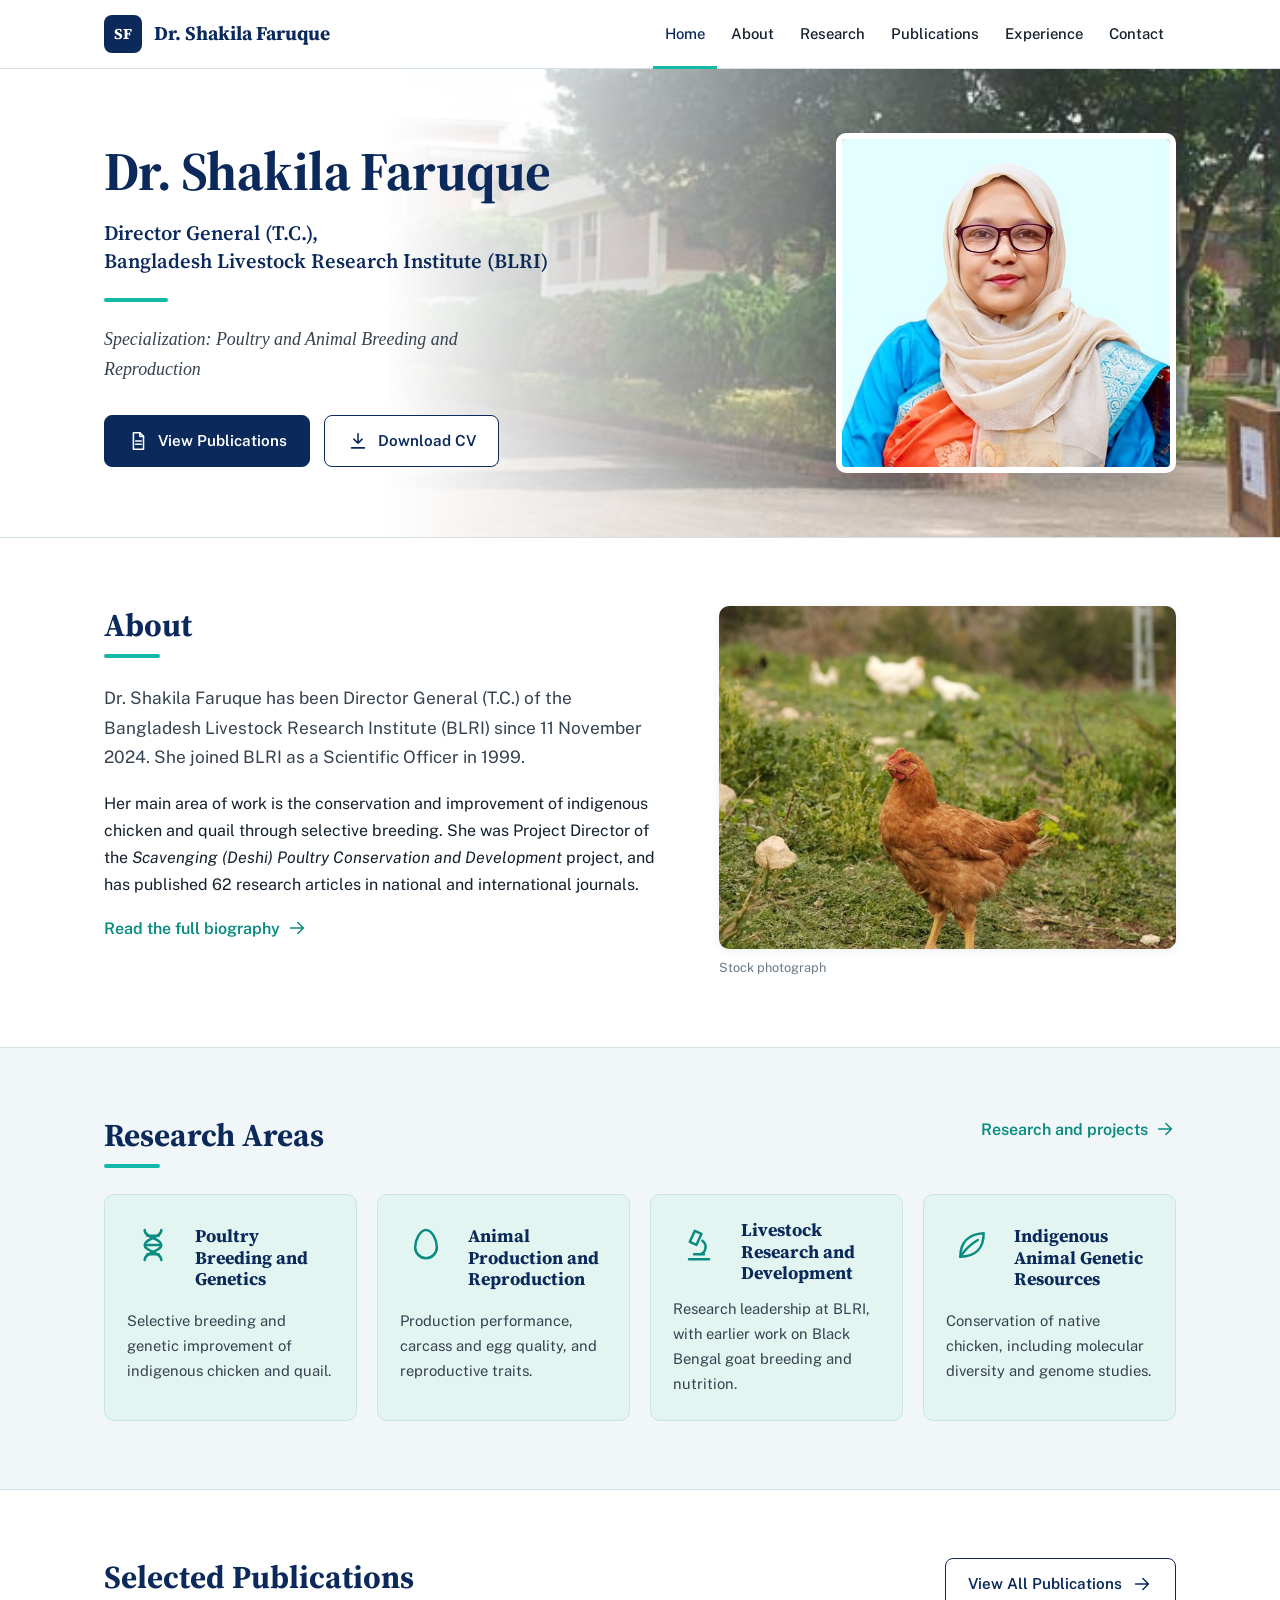
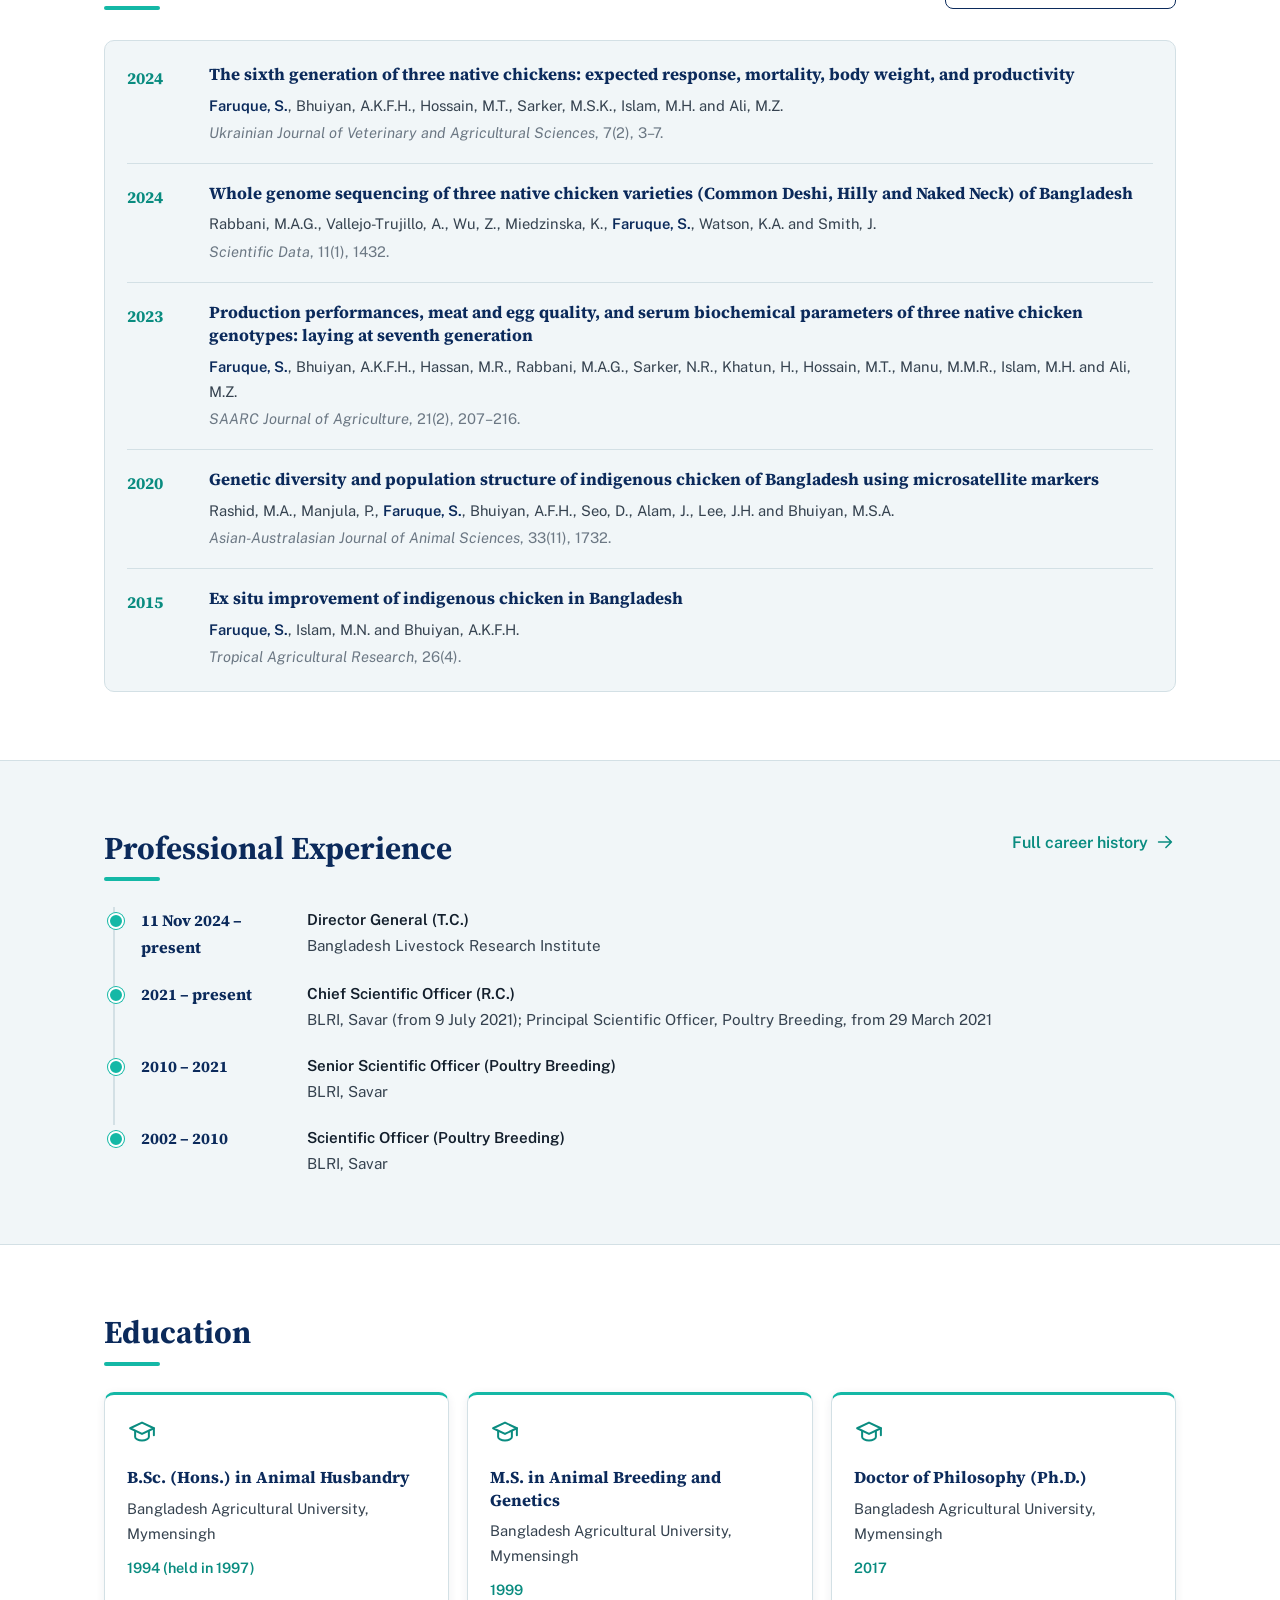
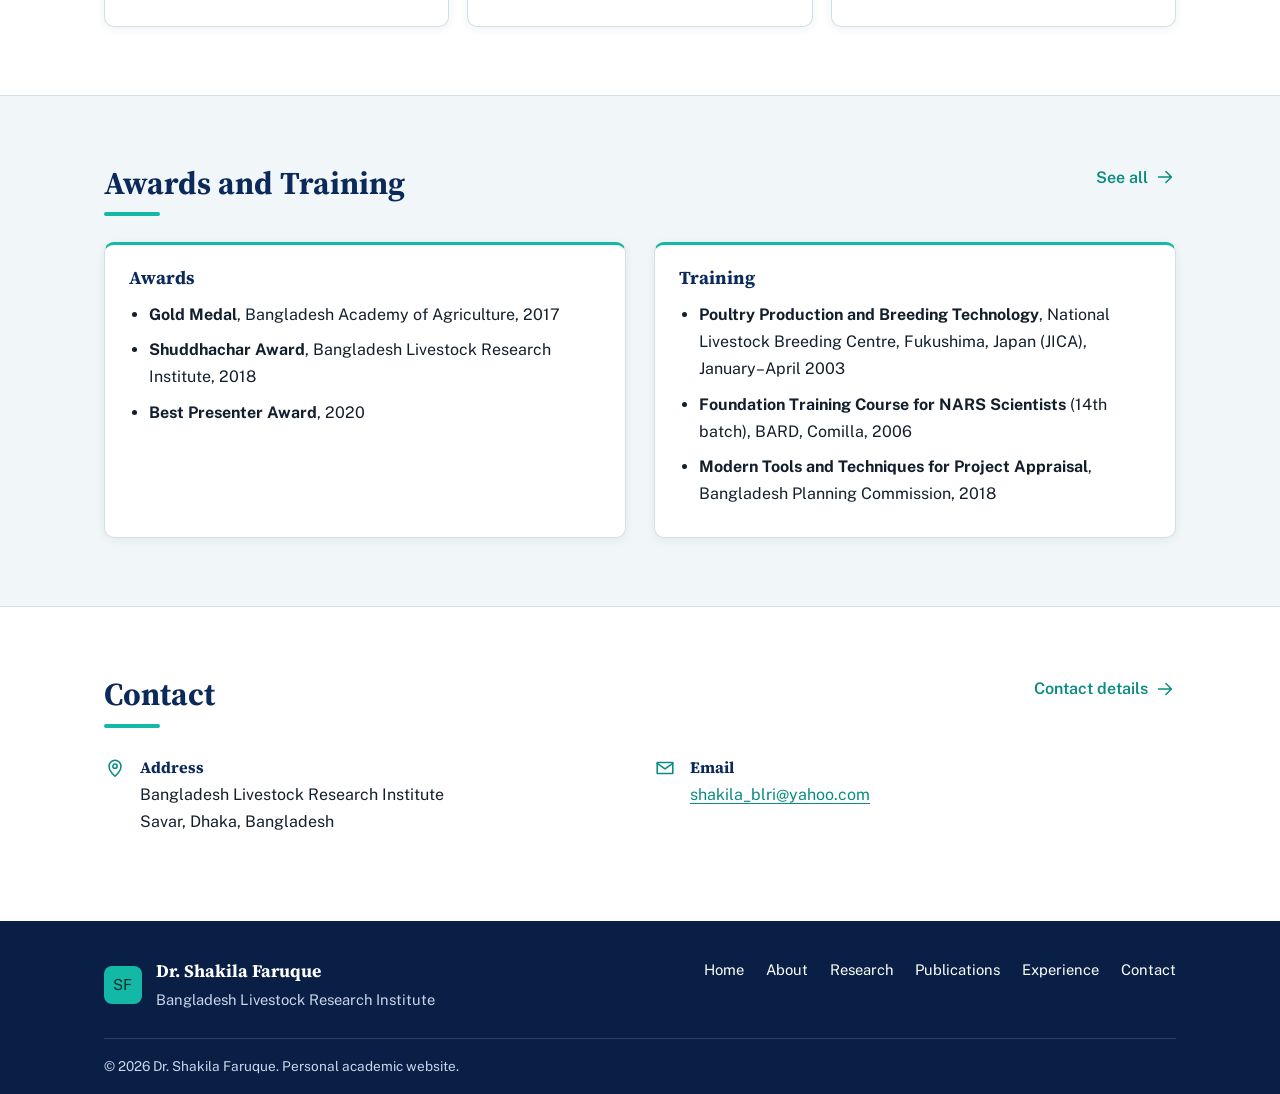
==== commit 7cb725d4: "Match mockup colours and contrast Deeper navy, brighter teal, mint research cards, boxed publication" ====
--- a/index.html
+++ b/index.html
@@ -12,7 +12,7 @@
   <link rel="preconnect" href="https://fonts.googleapis.com">
   <link rel="preconnect" href="https://fonts.gstatic.com" crossorigin>
   <link href="https://fonts.googleapis.com/css2?family=Source+Serif+4:opsz,wght@8..60,400;8..60,600;8..60,700&family=Public+Sans:wght@400;500;600&family=Noto+Sans+Bengali:wght@400;500&display=swap" rel="stylesheet">
-  <link rel="stylesheet" href="assets/css/style.css?v=8">
+  <link rel="stylesheet" href="assets/css/style.css?v=10">
 </head>
 <body>
   <a class="skip" href="#main">Skip to content</a>
--- a/assets/css/style.css
+++ b/assets/css/style.css
@@ -1,15 +1,15 @@
 /* Dr. Shakila Faruque: academic portfolio. Minimal, navy and teal. */
 :root {
-  --navy: #0f2747;
-  --navy-2: #1b3a63;
-  --teal: #0e857a;
-  --teal-bright: #19a597;
-  --teal-soft: #e8f4f2;
-  --grey-bg: #f4f7f8;
-  --ink: #1d2733;
-  --ink-2: #4a5663;
+  --navy: #0b2a5b;
+  --navy-2: #163c78;
+  --teal: #0a8c80;
+  --teal-bright: #14b8a6;
+  --teal-soft: #e3f5f1;
+  --grey-bg: #f1f6f8;
+  --ink: #131f2c;
+  --ink-2: #35424f;
   --muted: #6c7884;
-  --line: #dde5e9;
+  --line: #d3e0e5;
   --radius: 10px;
   --shadow: 0 2px 10px rgba(15, 39, 71, .07);
   --serif: "Source Serif 4", Georgia, "Times New Roman", serif;
@@ -251,3 +251,50 @@
 .pub .cite { margin: 0; font-size: .95rem; color: var(--ink-2); }
 .pub .cite i { color: var(--ink); }
 .pubs-sel { margin-top: 4px; }
+
+/* ---------- Colour and contrast pass (closer to the mockup) ---------- */
+.sec h2 { font-size: 2rem; }
+.sec h2::after { width: 56px; height: 4px; background: var(--teal-bright); }
+.rule { height: 4px; width: 64px; }
+.hero::after { background: linear-gradient(90deg, #fff 0%, #fff 30%, rgba(255, 255, 255, .55) 52%, rgba(255, 255, 255, 0) 82%); }
+.hero-bg { width: 70%; }
+.hero h1 { color: var(--navy); }
+
+/* Research area cards: mint, icon beside the text */
+.card { background: var(--teal-soft); border-color: #c6e6df; box-shadow: none; display: grid; grid-template-columns: 52px 1fr; column-gap: 16px; align-items: start; }
+.card .ico { background: transparent; width: 52px; height: 52px; margin: 0; color: var(--teal); }
+.card .ico svg { width: 40px; height: 40px; stroke-width: 1.5; }
+.card h3 { font-size: 1.12rem; margin: 2px 0 6px; }
+.card p { grid-column: 2; color: var(--ink-2); }
+.card:hover { box-shadow: 0 8px 20px rgba(11, 42, 91, .12); }
+
+/* Selected publications: boxed list with teal years */
+.pubs-sel { background: var(--grey-bg); border: 1px solid var(--line); border-radius: var(--radius); padding: 4px 22px; }
+.pubs-sel .pub:first-child { border-top: 0; }
+.pubs-sel .pub:last-child { border-bottom: 0; }
+.pub .yr { color: var(--teal); }
+.pub h3 { color: var(--navy); }
+
+/* Stronger accents */
+.tag { background: var(--teal-bright); color: #04302b; }
+.feature { background: var(--navy); }
+.btn-solid { background: var(--navy); border-color: var(--navy); }
+.btn-solid:hover { background: var(--navy-2); border-color: var(--navy-2); }
+.btn-line { border-color: var(--navy); color: var(--navy); }
+.edu-card { border-top: 3px solid var(--teal-bright); }
+.list-card { border-top: 3px solid var(--teal-bright); }
+.tech li { border-left-color: var(--teal-bright); }
+.sec-tint { background: var(--grey-bg); }
+.page-head { background: var(--teal-soft); border-bottom: 3px solid var(--teal-bright); }
+.nav a[aria-current="page"] { border-bottom-color: var(--teal-bright); border-bottom-width: 3px; }
+
+/* Footer: deeper navy */
+.site-footer { background: #091f45; color: #c9d7ea; }
+.foot-brand .brand-mark { background: var(--teal-bright); color: #04302b; }
+@media (max-width: 800px) {
+  .card { grid-template-columns: 44px 1fr; }
+  .pubs-sel { padding: 4px 14px; }
+  .hero-bg { width: 100%; }
+}
+.card p { grid-column: 1 / -1; margin-top: 12px; }
+.card h3 { align-self: center; margin: 0; }
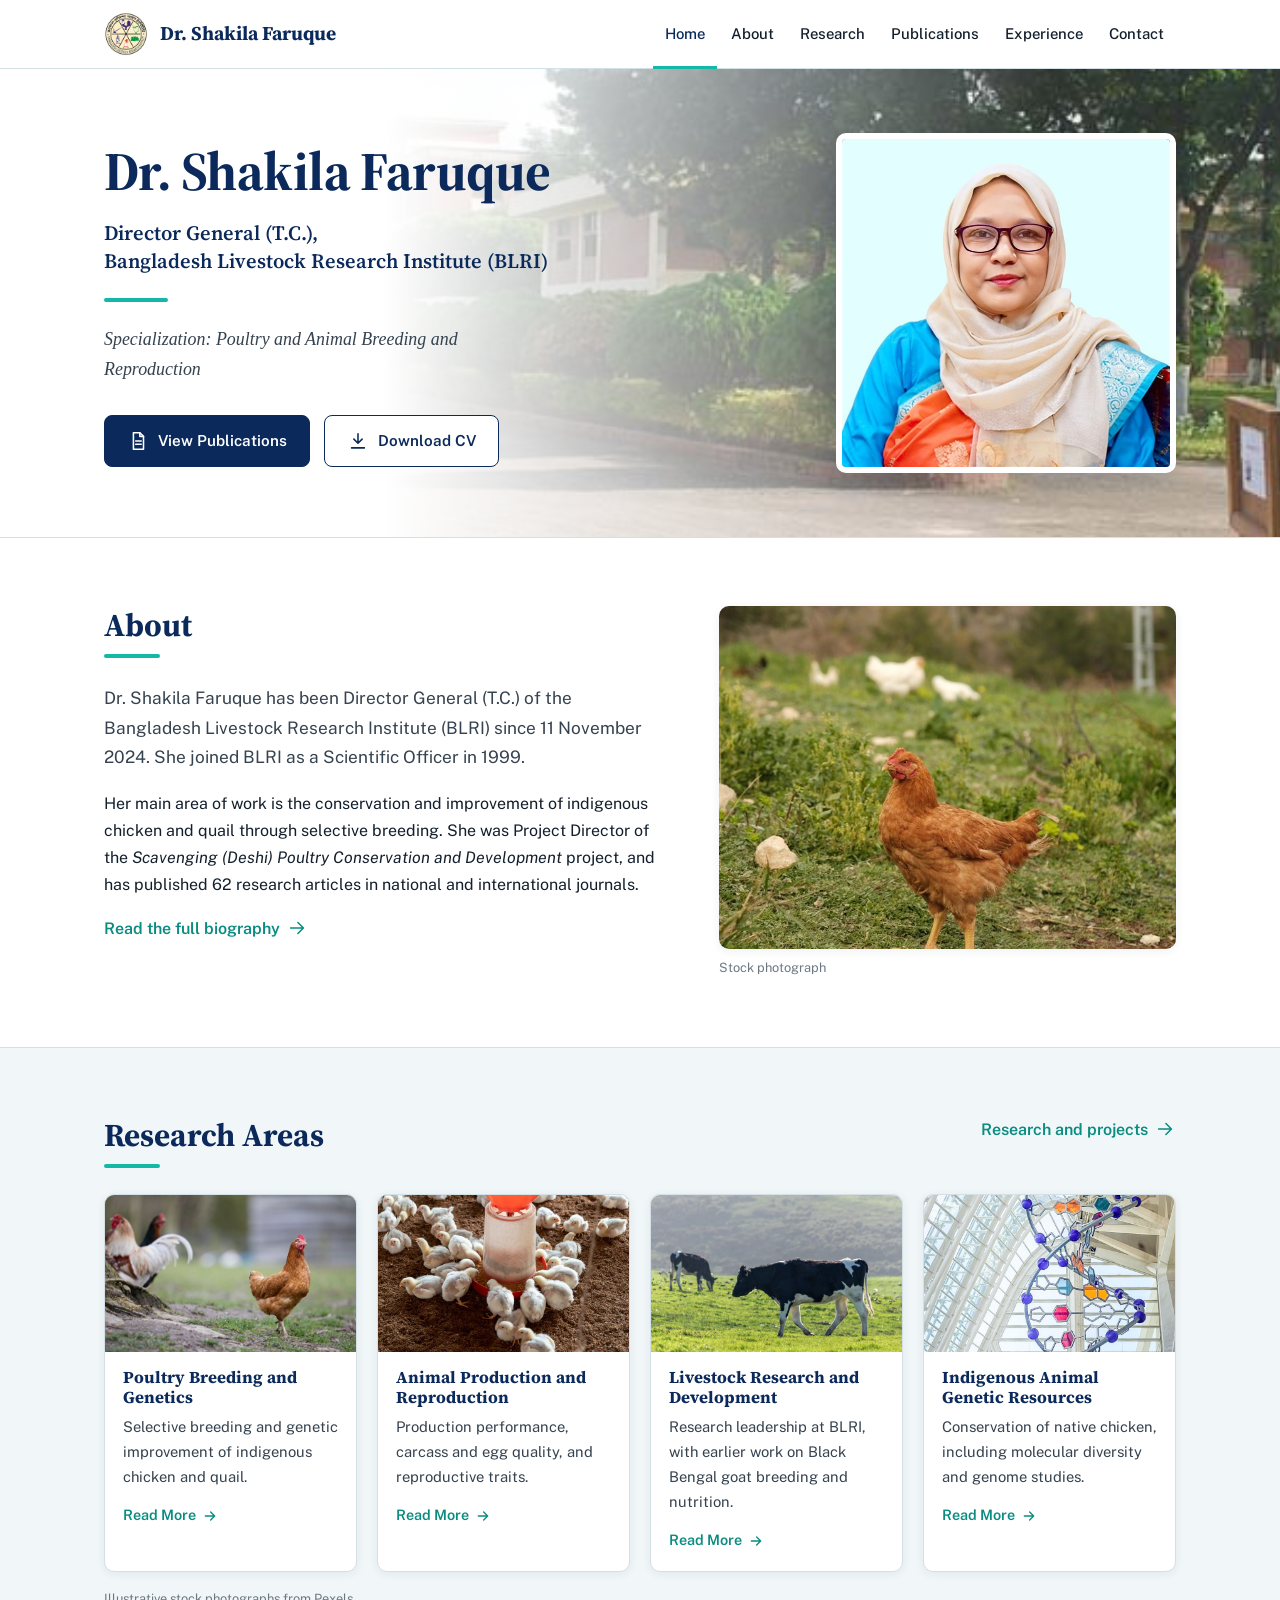
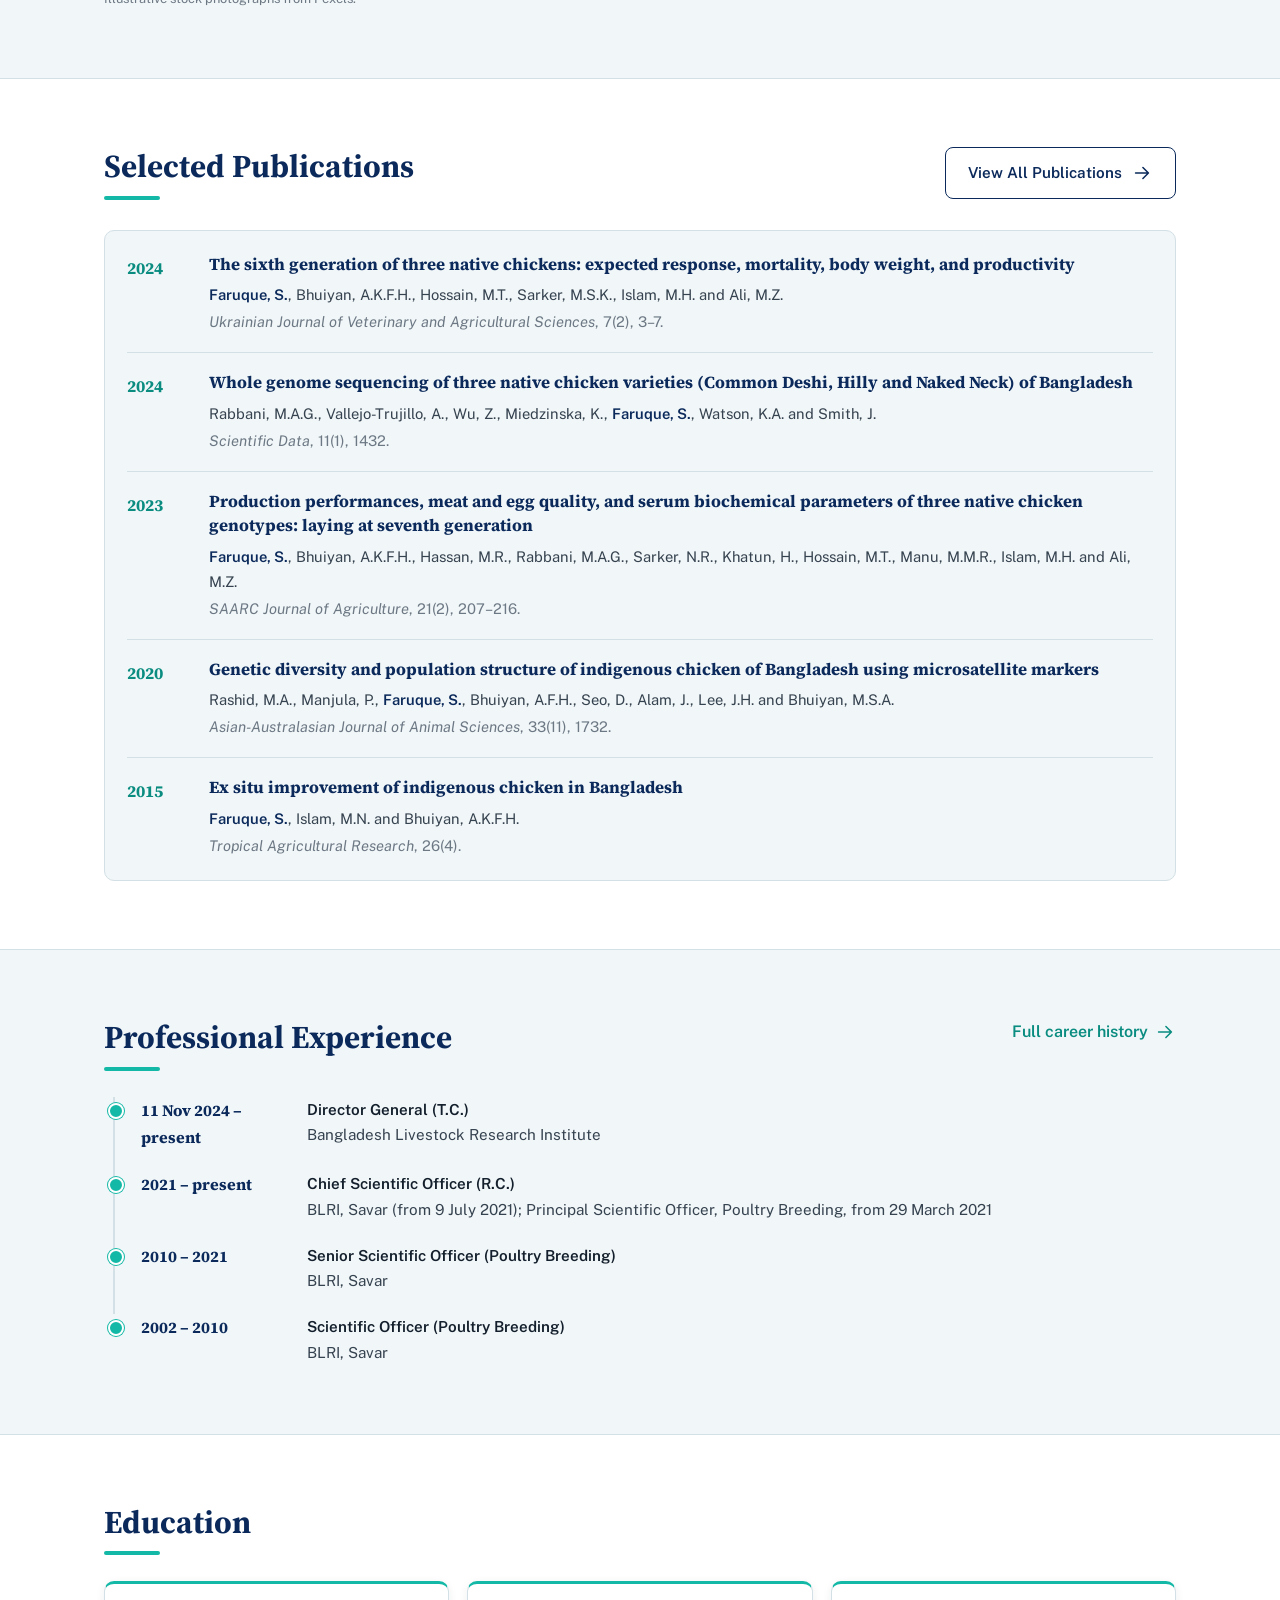
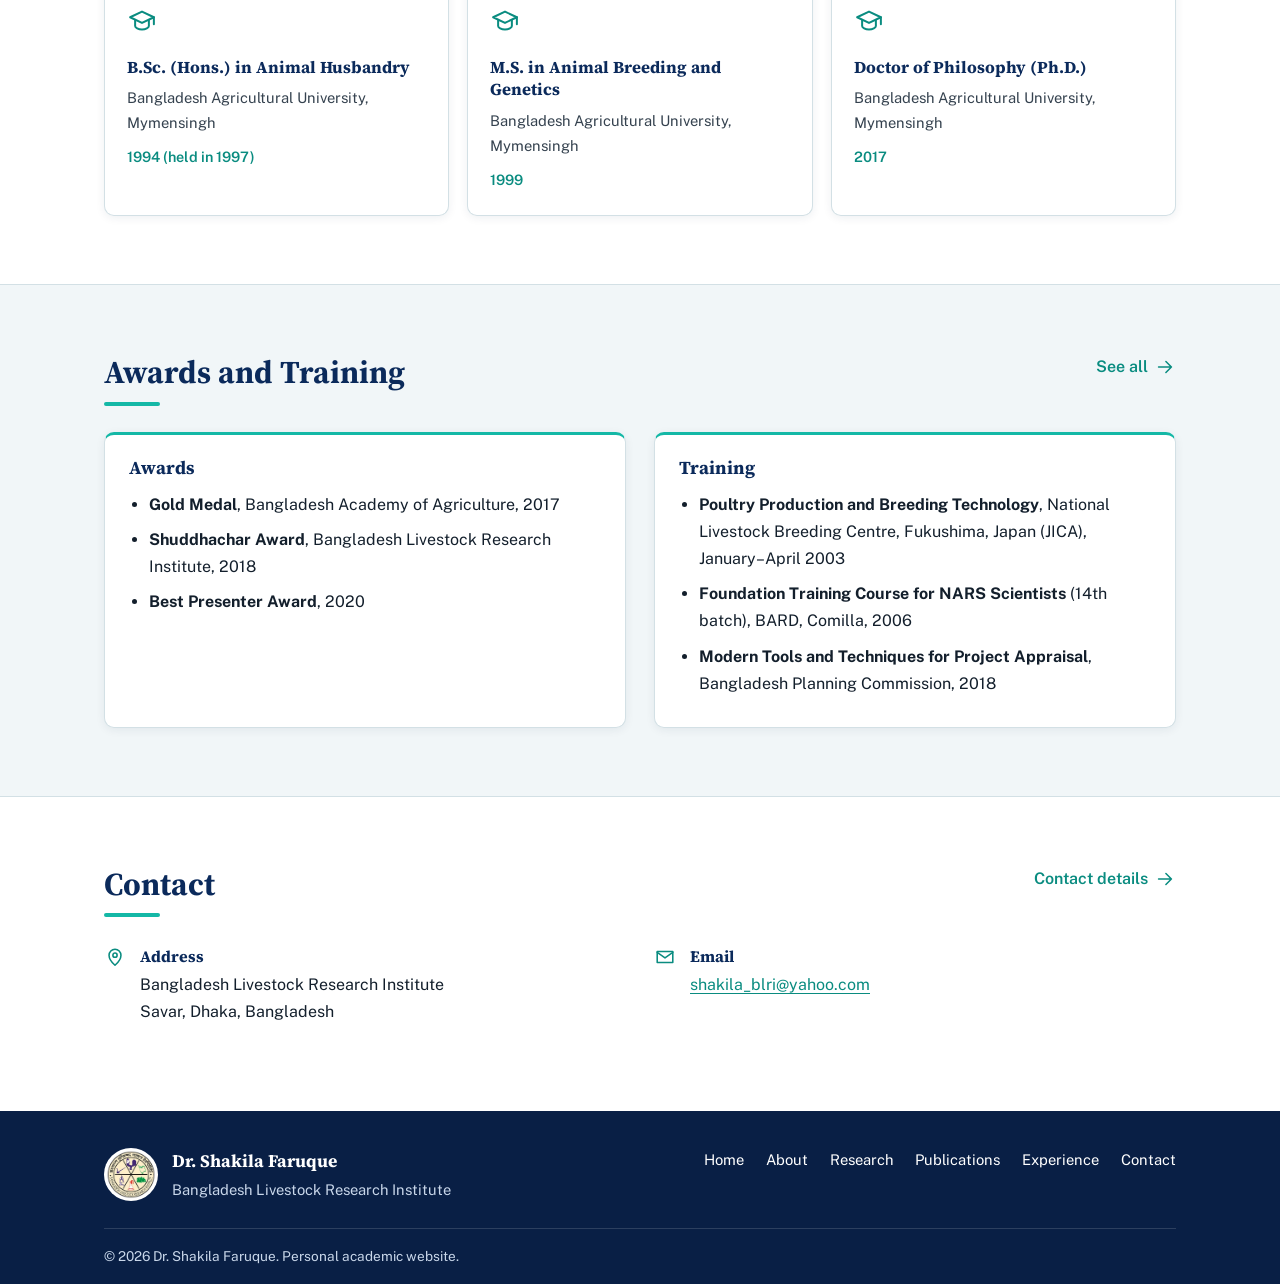
==== commit 4240c032: "Add BLRI logo and photo cards for research areas BLRI emblem in header and footer on all pages; home" ====
--- a/index.html
+++ b/index.html
@@ -12,13 +12,13 @@
   <link rel="preconnect" href="https://fonts.googleapis.com">
   <link rel="preconnect" href="https://fonts.gstatic.com" crossorigin>
   <link href="https://fonts.googleapis.com/css2?family=Source+Serif+4:opsz,wght@8..60,400;8..60,600;8..60,700&family=Public+Sans:wght@400;500;600&family=Noto+Sans+Bengali:wght@400;500&display=swap" rel="stylesheet">
-  <link rel="stylesheet" href="assets/css/style.css?v=10">
+  <link rel="stylesheet" href="assets/css/style.css?v=12">
 </head>
 <body>
   <a class="skip" href="#main">Skip to content</a>
   <header class="site-header">
     <div class="wrap bar">
-      <a class="brand" href="index.html"><span class="brand-mark" aria-hidden="true">SF</span><span>Dr. Shakila Faruque</span></a>
+      <a class="brand" href="index.html"><img class="brand-logo" src="assets/img/blri-logo.jpg" alt="BLRI logo" width="44" height="43"><span>Dr. Shakila Faruque</span></a>
       <button class="menu-btn" aria-label="Open menu" aria-expanded="false" aria-controls="nav">
         <svg viewBox="0 0 24 24" width="22" height="22" aria-hidden="true"><path d="M3 6h18M3 12h18M3 18h18" stroke="currentColor" stroke-width="2" stroke-linecap="round"/></svg>
       </button>
@@ -65,12 +65,41 @@
     <section id="research" class="sec sec-tint">
       <div class="wrap">
         <div class="sec-head"><h2>Research Areas</h2><a class="link-more" href="research.html">Research and projects <svg viewBox="0 0 24 24" width="22" height="22" fill="none" stroke="currentColor" stroke-width="1.7" stroke-linecap="round" stroke-linejoin="round" aria-hidden="true"><path d="M5 12h14M13 6l6 6-6 6"/></svg></a></div>
-        <div class="cards">
-          <article class="card"><div class="ico"><svg viewBox="0 0 24 24" width="22" height="22" fill="none" stroke="currentColor" stroke-width="1.7" stroke-linecap="round" stroke-linejoin="round" aria-hidden="true"><path d="M7 3c0 5 10 5 10 9s-10 4-10 9"/><path d="M17 3c0 5-10 5-10 9s10 4 10 9"/><path d="M8.6 6.5h6.8M8.3 12h7.4M8.6 17.5h6.8"/></svg></div><h3>Poultry Breeding and Genetics</h3><p>Selective breeding and genetic improvement of indigenous chicken and quail.</p></article>
-          <article class="card"><div class="ico"><svg viewBox="0 0 24 24" width="22" height="22" fill="none" stroke="currentColor" stroke-width="1.7" stroke-linecap="round" stroke-linejoin="round" aria-hidden="true"><path d="M12 3c-3.6 0-6.5 6-6.5 10.4a6.5 6.5 0 0 0 13 0C18.5 9 15.6 3 12 3z"/></svg></div><h3>Animal Production and Reproduction</h3><p>Production performance, carcass and egg quality, and reproductive traits.</p></article>
-          <article class="card"><div class="ico"><svg viewBox="0 0 24 24" width="22" height="22" fill="none" stroke="currentColor" stroke-width="1.7" stroke-linecap="round" stroke-linejoin="round" aria-hidden="true"><path d="M9.5 3.5l4 1.8-3 6.6-4-1.8z"/><path d="M14 9.5a4.5 4.5 0 0 1-1.2 8"/><path d="M6 20.5h12M9 17.5h6"/></svg></div><h3>Livestock Research and Development</h3><p>Research leadership at BLRI, with earlier work on Black Bengal goat breeding and nutrition.</p></article>
-          <article class="card"><div class="ico"><svg viewBox="0 0 24 24" width="22" height="22" fill="none" stroke="currentColor" stroke-width="1.7" stroke-linecap="round" stroke-linejoin="round" aria-hidden="true"><path d="M5 19c0-8.5 5-13.5 14-14 0 9-5 14-14 14z"/><path d="M5 19c3-4.5 6-7.5 10.5-10"/></svg></div><h3>Indigenous Animal Genetic Resources</h3><p>Conservation of native chicken, including molecular diversity and genome studies.</p></article>
+        <div class="hl-grid">
+          <article class="hl-card">
+            <div class="hl-img"><img src="assets/img/native-chicken-breeding.jpg" alt="A hen and a rooster on grass (stock photograph)" width="800" height="400"></div>
+            <div class="hl-body">
+              <h3>Poultry Breeding and Genetics</h3>
+              <p>Selective breeding and genetic improvement of indigenous chicken and quail.</p>
+              <a class="hl-more" href="research.html#projects">Read More <svg viewBox="0 0 24 24" width="16" height="16" fill="none" stroke="currentColor" stroke-width="2" stroke-linecap="round" stroke-linejoin="round" aria-hidden="true"><path d="M5 12h14M13 6l6 6-6 6"/></svg></a>
+            </div>
+          </article>
+          <article class="hl-card">
+            <div class="hl-img"><img src="assets/img/layer-and-meat-strains.jpg" alt="Chicks gathered around a feeder (stock photograph)" width="800" height="533"></div>
+            <div class="hl-body">
+              <h3>Animal Production and Reproduction</h3>
+              <p>Production performance, carcass and egg quality, and reproductive traits.</p>
+              <a class="hl-more" href="research.html#technologies">Read More <svg viewBox="0 0 24 24" width="16" height="16" fill="none" stroke="currentColor" stroke-width="2" stroke-linecap="round" stroke-linejoin="round" aria-hidden="true"><path d="M5 12h14M13 6l6 6-6 6"/></svg></a>
+            </div>
+          </article>
+          <article class="hl-card">
+            <div class="hl-img"><img src="assets/img/livestock-cattle.jpg" alt="Cattle grazing on green pasture (stock photograph)" width="800" height="533"></div>
+            <div class="hl-body">
+              <h3>Livestock Research and Development</h3>
+              <p>Research leadership at BLRI, with earlier work on Black Bengal goat breeding and nutrition.</p>
+              <a class="hl-more" href="research.html#projects">Read More <svg viewBox="0 0 24 24" width="16" height="16" fill="none" stroke="currentColor" stroke-width="2" stroke-linecap="round" stroke-linejoin="round" aria-hidden="true"><path d="M5 12h14M13 6l6 6-6 6"/></svg></a>
+            </div>
+          </article>
+          <article class="hl-card">
+            <div class="hl-img"><img src="assets/img/genetic-diversity-dna.jpg" alt="A DNA double helix model (stock photograph)" width="800" height="1422"></div>
+            <div class="hl-body">
+              <h3>Indigenous Animal Genetic Resources</h3>
+              <p>Conservation of native chicken, including molecular diversity and genome studies.</p>
+              <a class="hl-more" href="publications.html">Read More <svg viewBox="0 0 24 24" width="16" height="16" fill="none" stroke="currentColor" stroke-width="2" stroke-linecap="round" stroke-linejoin="round" aria-hidden="true"><path d="M5 12h14M13 6l6 6-6 6"/></svg></a>
+            </div>
+          </article>
         </div>
+        <p class="credit">Illustrative stock photographs from Pexels.</p>
       </div>
     </section>
 
@@ -142,7 +171,7 @@
     <div class="wrap">
       <div class="foot-top">
         <div class="foot-brand">
-          <span class="brand-mark" aria-hidden="true">SF</span>
+          <img class="brand-logo" src="assets/img/blri-logo.jpg" alt="BLRI logo" width="44" height="43">
           <div><strong>Dr. Shakila Faruque</strong>Bangladesh Livestock Research Institute</div>
         </div>
         <nav class="foot-nav" aria-label="Footer">
--- a/assets/css/style.css
+++ b/assets/css/style.css
@@ -298,3 +298,10 @@
 }
 .card p { grid-column: 1 / -1; margin-top: 12px; }
 .card h3 { align-self: center; margin: 0; }
+
+/* ---------- BLRI logo ---------- */
+.brand-logo { width: 44px; height: auto; flex: none; border-radius: 50%; background: #fff; }
+.foot-brand .brand-logo { width: 54px; padding: 2px; }
+.hl-more { display: inline-flex; align-items: center; gap: 6px; color: var(--teal); }
+.hl-more:hover { gap: 10px; color: var(--navy); }
+.sec .hl-grid + .credit { margin-top: 16px; }
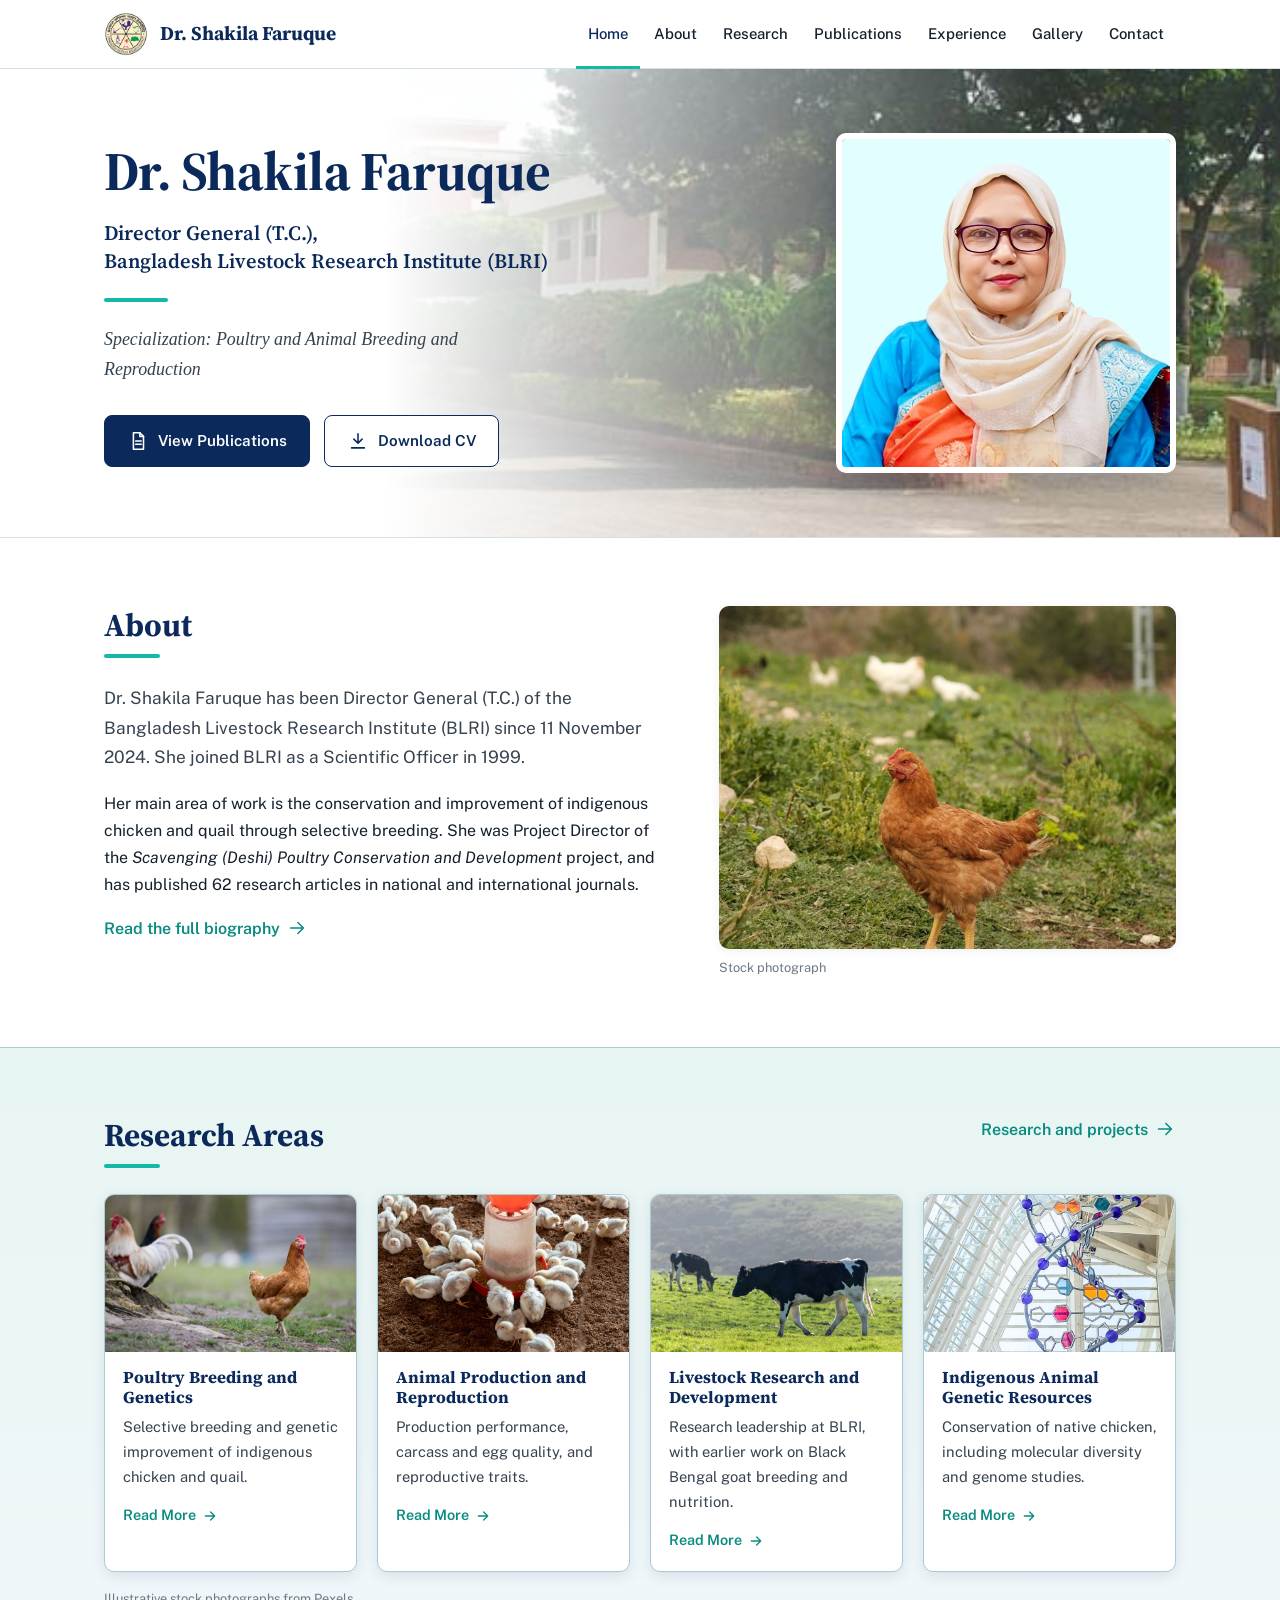
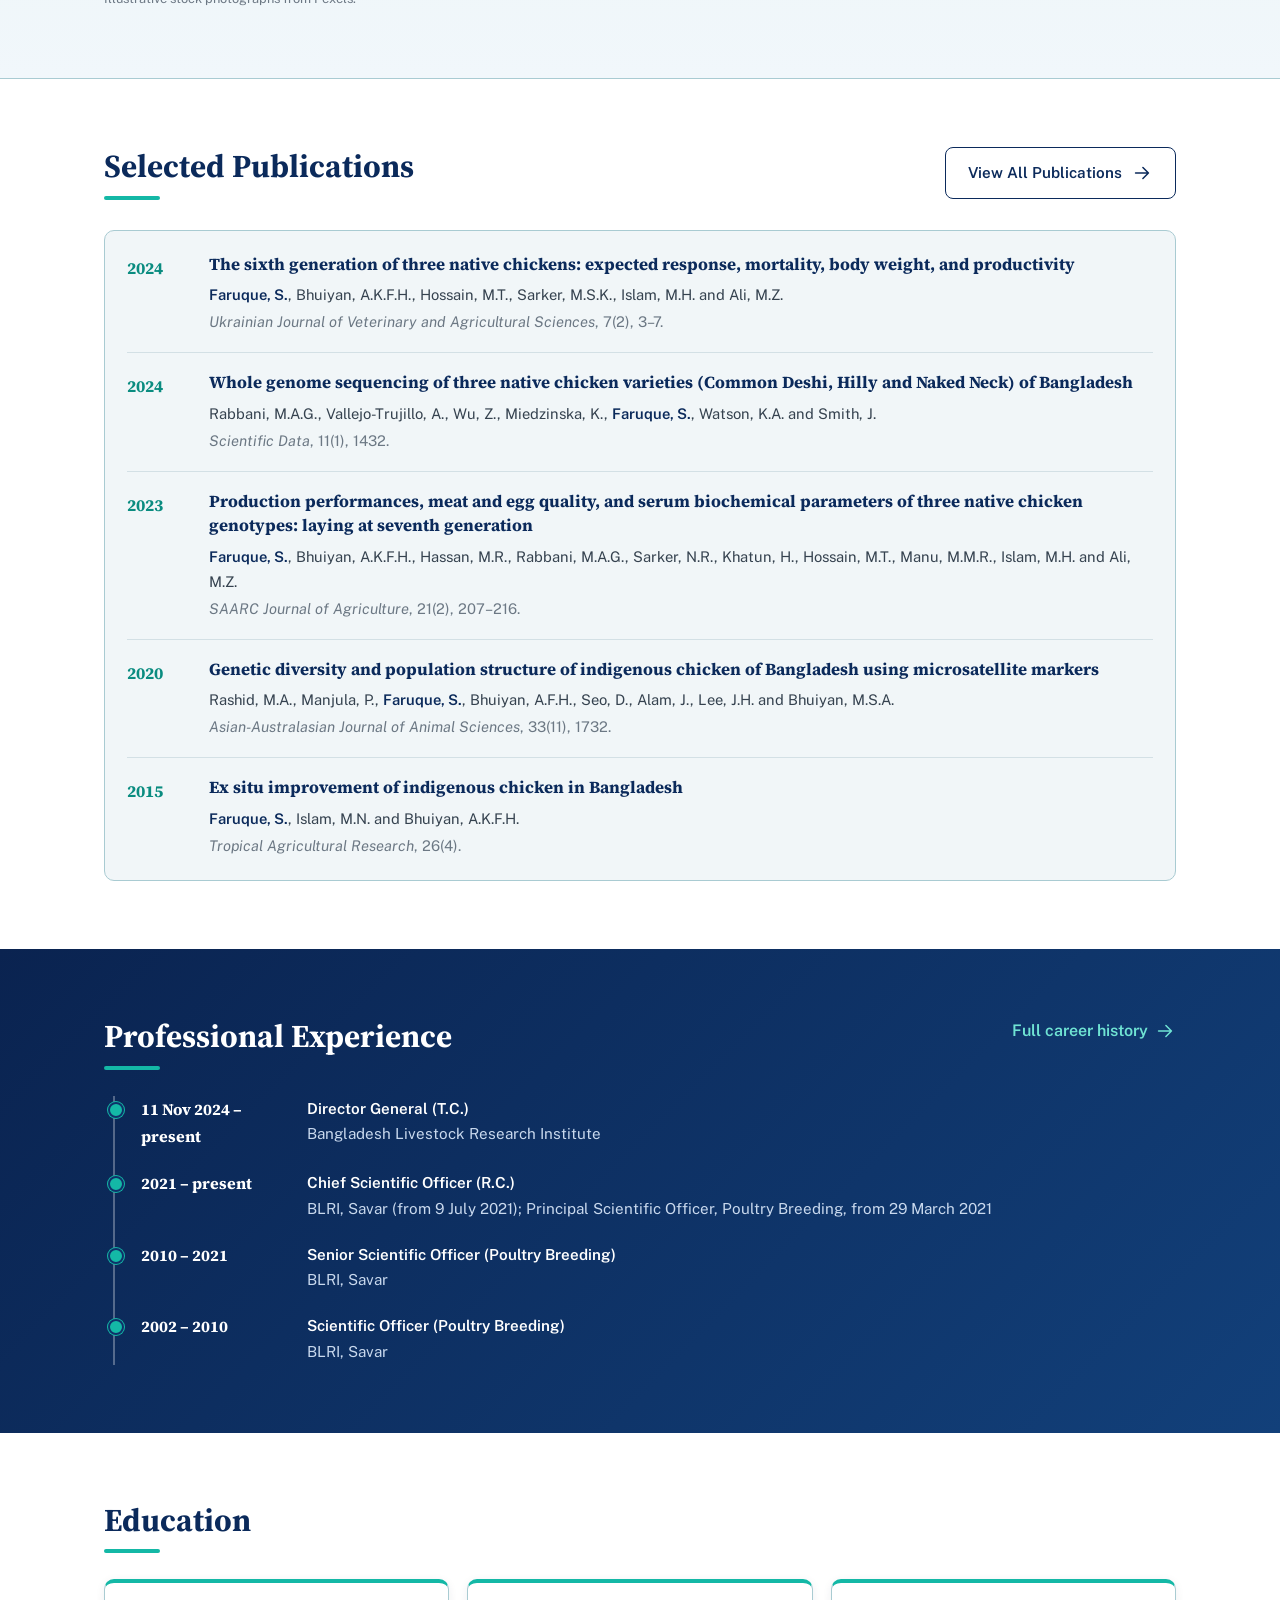
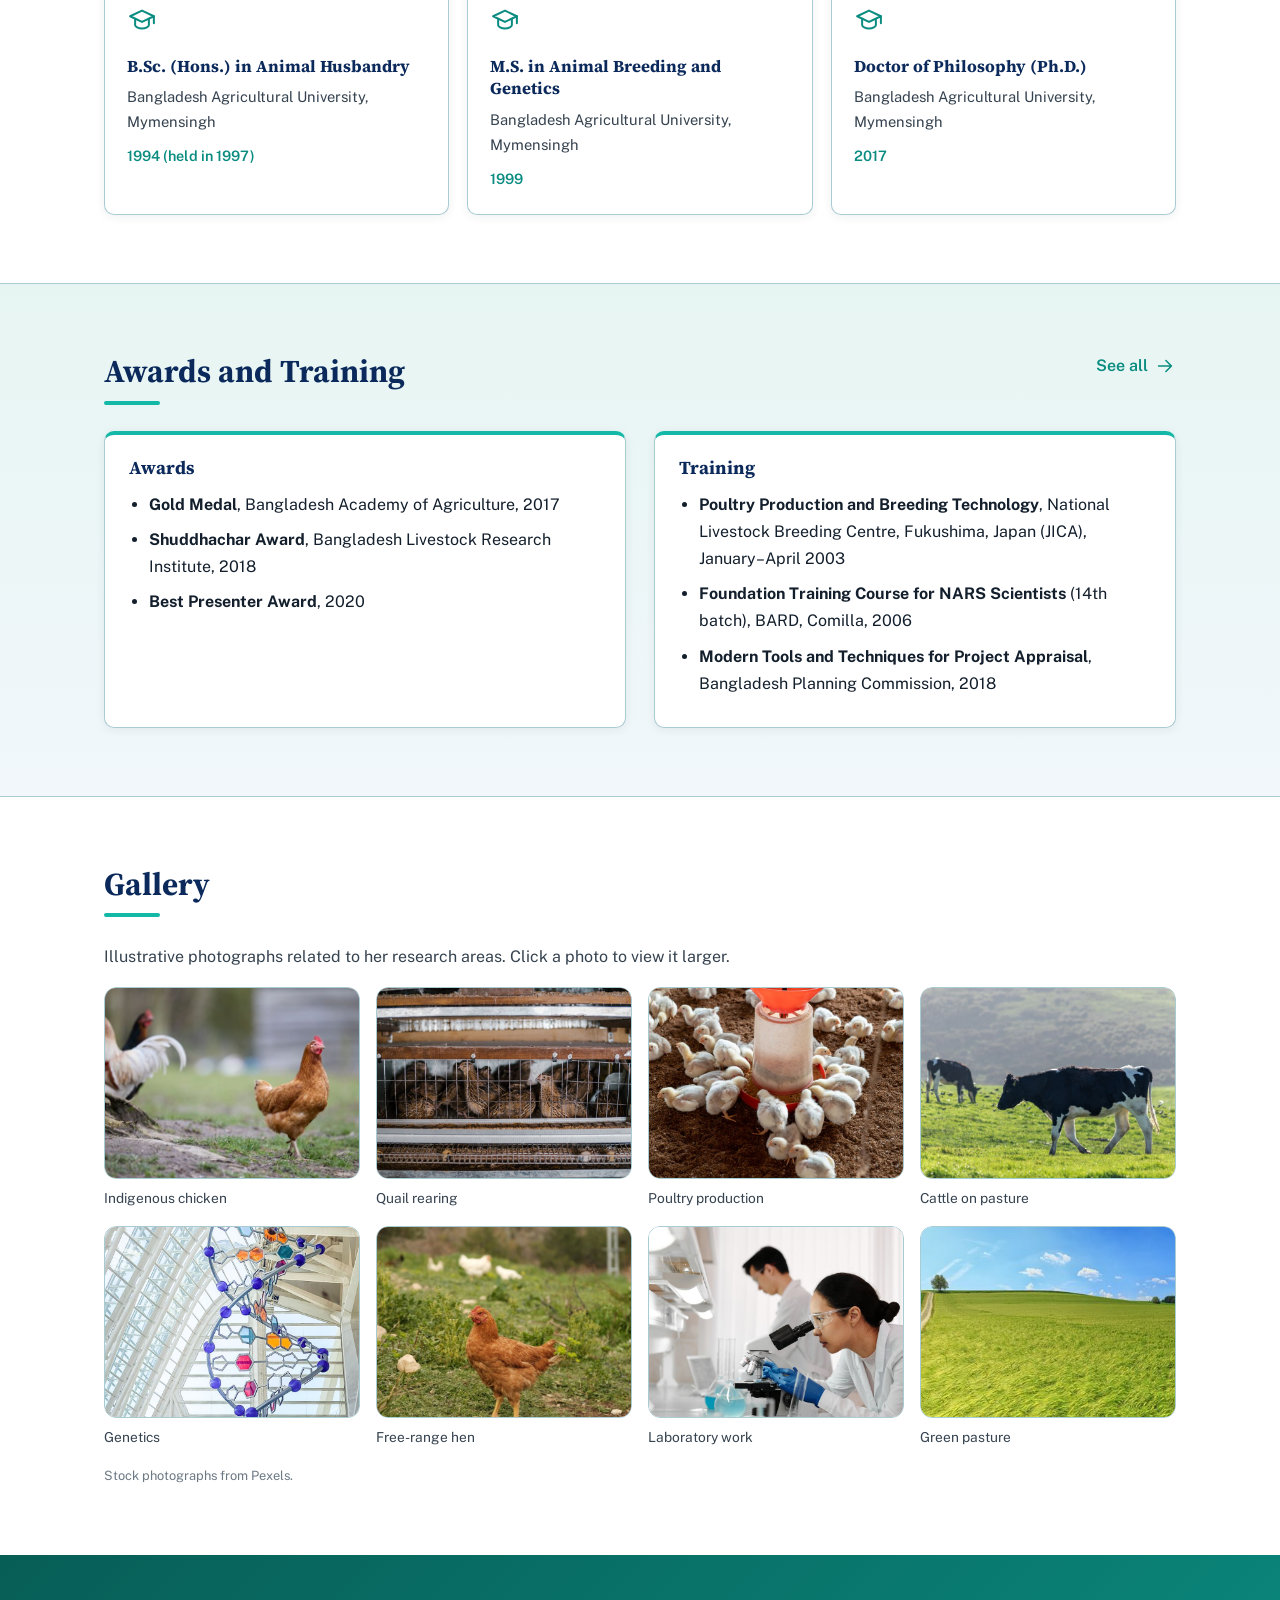
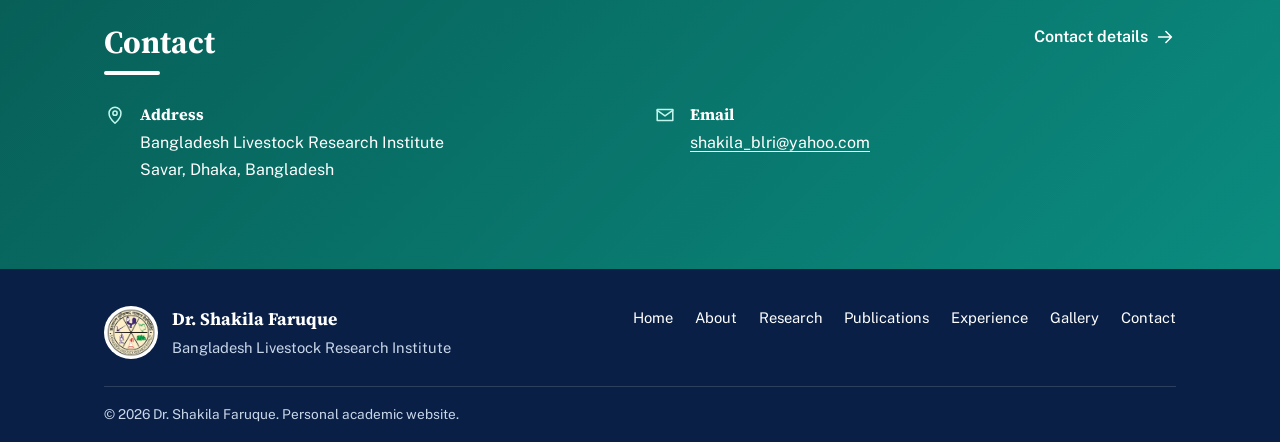
==== commit 57abd327: "Add gallery with lightbox and stronger section contrast Eight-photo gallery with click-to-enlarge vi" ====
--- a/index.html
+++ b/index.html
@@ -12,7 +12,7 @@
   <link rel="preconnect" href="https://fonts.googleapis.com">
   <link rel="preconnect" href="https://fonts.gstatic.com" crossorigin>
   <link href="https://fonts.googleapis.com/css2?family=Source+Serif+4:opsz,wght@8..60,400;8..60,600;8..60,700&family=Public+Sans:wght@400;500;600&family=Noto+Sans+Bengali:wght@400;500&display=swap" rel="stylesheet">
-  <link rel="stylesheet" href="assets/css/style.css?v=12">
+  <link rel="stylesheet" href="assets/css/style.css?v=13">
 </head>
 <body>
   <a class="skip" href="#main">Skip to content</a>
@@ -28,6 +28,7 @@
         <a href="research.html" >Research</a>
         <a href="publications.html" >Publications</a>
         <a href="experience.html" >Experience</a>
+        <a href="index.html#gallery">Gallery</a>
         <a href="contact.html" >Contact</a>
       </nav>
     </div>
@@ -116,7 +117,7 @@
       </div>
     </section>
 
-    <section id="experience" class="sec sec-tint">
+    <section id="experience" class="sec sec-navy">
       <div class="wrap">
         <div class="sec-head"><h2>Professional Experience</h2><a class="link-more" href="experience.html">Full career history <svg viewBox="0 0 24 24" width="22" height="22" fill="none" stroke="currentColor" stroke-width="1.7" stroke-linecap="round" stroke-linejoin="round" aria-hidden="true"><path d="M5 12h14M13 6l6 6-6 6"/></svg></a></div>
         <ol class="timeline">
@@ -157,7 +158,25 @@
       </div>
     </section>
 
-    <section id="contact" class="sec">
+    <section id="gallery" class="sec">
+      <div class="wrap">
+        <h2>Gallery</h2>
+        <p class="intro-p">Illustrative photographs related to her research areas. Click a photo to view it larger.</p>
+        <div class="gallery">
+          <figure class="shot"><button type="button" class="shot-btn" aria-label="View larger: Hen and rooster on grass"><img src="assets/img/native-chicken-breeding.jpg" alt="Hen and rooster on grass (stock photograph)" width="800" height="400" loading="lazy"></button><figcaption>Indigenous chicken</figcaption></figure>
+          <figure class="shot"><button type="button" class="shot-btn" aria-label="View larger: Quail in a rearing cage"><img src="assets/img/meat-type-quail.jpg" alt="Quail in a rearing cage (stock photograph)" width="800" height="580" loading="lazy"></button><figcaption>Quail rearing</figcaption></figure>
+          <figure class="shot"><button type="button" class="shot-btn" aria-label="View larger: Chicks around a feeder"><img src="assets/img/layer-and-meat-strains.jpg" alt="Chicks around a feeder (stock photograph)" width="800" height="533" loading="lazy"></button><figcaption>Poultry production</figcaption></figure>
+          <figure class="shot"><button type="button" class="shot-btn" aria-label="View larger: Cattle grazing on pasture"><img src="assets/img/livestock-cattle.jpg" alt="Cattle grazing on pasture (stock photograph)" width="800" height="533" loading="lazy"></button><figcaption>Cattle on pasture</figcaption></figure>
+          <figure class="shot"><button type="button" class="shot-btn" aria-label="View larger: A DNA double helix model"><img src="assets/img/genetic-diversity-dna.jpg" alt="A DNA double helix model (stock photograph)" width="800" height="1422" loading="lazy"></button><figcaption>Genetics</figcaption></figure>
+          <figure class="shot"><button type="button" class="shot-btn" aria-label="View larger: A brown hen on grass"><img src="assets/img/about-hen-on-grass.jpg" alt="A brown hen on grass (stock photograph)" width="900" height="507" loading="lazy"></button><figcaption>Free-range hen</figcaption></figure>
+          <figure class="shot"><button type="button" class="shot-btn" aria-label="View larger: Scientists working with a microscope"><img src="assets/img/lab-scientists-microscope.jpg" alt="Scientists working with a microscope (stock photograph)" width="800" height="1200" loading="lazy"></button><figcaption>Laboratory work</figcaption></figure>
+          <figure class="shot"><button type="button" class="shot-btn" aria-label="View larger: Green field and path under blue sky"><img src="assets/img/green-pasture-landscape.jpg" alt="Green field and path under blue sky (stock photograph)" width="800" height="263" loading="lazy"></button><figcaption>Green pasture</figcaption></figure>
+        </div>
+        <p class="credit">Stock photographs from Pexels.</p>
+      </div>
+    </section>
+
+    <section id="contact" class="sec sec-contact">
       <div class="wrap">
         <div class="sec-head"><h2>Contact</h2><a class="link-more" href="contact.html">Contact details <svg viewBox="0 0 24 24" width="22" height="22" fill="none" stroke="currentColor" stroke-width="1.7" stroke-linecap="round" stroke-linejoin="round" aria-hidden="true"><path d="M5 12h14M13 6l6 6-6 6"/></svg></a></div>
         <div class="contact-grid">
@@ -176,12 +195,12 @@
         </div>
         <nav class="foot-nav" aria-label="Footer">
           <a href="index.html">Home</a><a href="about.html">About</a><a href="research.html">Research</a>
-          <a href="publications.html">Publications</a><a href="experience.html">Experience</a><a href="contact.html">Contact</a>
+          <a href="publications.html">Publications</a><a href="experience.html">Experience</a><a href="index.html#gallery">Gallery</a><a href="contact.html">Contact</a>
         </nav>
       </div>
       <div class="foot-bottom">&copy; <span id="yr">2026</span> Dr. Shakila Faruque. Personal academic website.</div>
     </div>
   </footer>
-  <script src="assets/js/main.js?v=5"></script>
+  <script src="assets/js/main.js?v=6"></script>
 </body>
 </html>
--- a/assets/css/style.css
+++ b/assets/css/style.css
@@ -305,3 +305,44 @@
 .hl-more { display: inline-flex; align-items: center; gap: 6px; color: var(--teal); }
 .hl-more:hover { gap: 10px; color: var(--navy); }
 .sec .hl-grid + .credit { margin-top: 16px; }
+
+/* ---------- Section contrast: distinct bands and stronger outlines ---------- */
+:root { --line-strong: #a9cbd2; }
+.sec-tint { background: linear-gradient(180deg, #e7f5f2 0%, #f1f7fb 100%); border-top: 1px solid var(--line-strong); border-bottom: 1px solid var(--line-strong); }
+.page-head { background: linear-gradient(135deg, #dcf2ee 0%, #eaf3fa 100%); }
+
+.sec-navy { background: linear-gradient(135deg, #0a2350 0%, #12407a 100%); color: #d7e4f4; border: 0; }
+.sec-navy h2 { color: #fff; }
+.sec-navy .link-more { color: #6fe3d3; }
+.sec-navy .when { color: #fff; }
+.sec-navy .what { color: #c9d9ee; }
+.sec-navy .what strong { color: #fff; }
+.sec-navy .timeline li { border-left-color: rgba(255, 255, 255, .3); }
+.sec-navy .timeline li::before { border-color: #0f3169; }
+.sec-navy .acc { color: var(--ink); border-color: transparent; }
+
+.sec-contact { background: linear-gradient(135deg, #075e57 0%, #0b8b7f 100%); color: #fff; border: 0; }
+.sec-contact h2, .sec-contact .contact-item strong { color: #fff; }
+.sec-contact h2::after { background: #fff; }
+.sec-contact a { color: #fff; }
+.sec-contact .contact-item svg { color: #bff5ec; }
+
+.card, .edu-card, .list-card, .hl-card, .tech li, .acc, .tbl, .pubs-sel { border-width: 1.5px; border-color: var(--line-strong); }
+.card { border-color: #8fcfc4; }
+.edu-card, .list-card { border-top: 4px solid var(--teal-bright); }
+.hl-card { box-shadow: 0 4px 14px rgba(11, 42, 91, .1); }
+
+/* ---------- Gallery ---------- */
+.gallery { display: grid; grid-template-columns: repeat(4, 1fr); gap: 16px; margin-top: 8px; }
+.shot { margin: 0; }
+.shot-btn { display: block; width: 100%; padding: 0; border: 0; background: none; cursor: zoom-in; border-radius: 12px; overflow: hidden; }
+.shot-btn img { width: 100%; aspect-ratio: 4 / 3; object-fit: cover; border: 1.5px solid var(--line-strong); border-radius: 12px; transition: transform .3s ease; }
+.shot-btn:hover img, .shot-btn:focus-visible img { transform: scale(1.06); }
+.shot figcaption { margin-top: 8px; font-size: .86rem; color: var(--ink-2); }
+
+.lightbox { position: fixed; inset: 0; z-index: 60; background: rgba(9, 25, 56, .9); display: none; align-items: center; justify-content: center; padding: 24px; cursor: zoom-out; }
+.lightbox.open { display: flex; }
+.lightbox img { max-width: 100%; max-height: 90vh; border-radius: 10px; box-shadow: 0 20px 60px rgba(0, 0, 0, .5); }
+
+@media (max-width: 1000px) { .gallery { grid-template-columns: repeat(3, 1fr); } }
+@media (max-width: 800px) { .gallery { grid-template-columns: repeat(2, 1fr); gap: 12px; } }
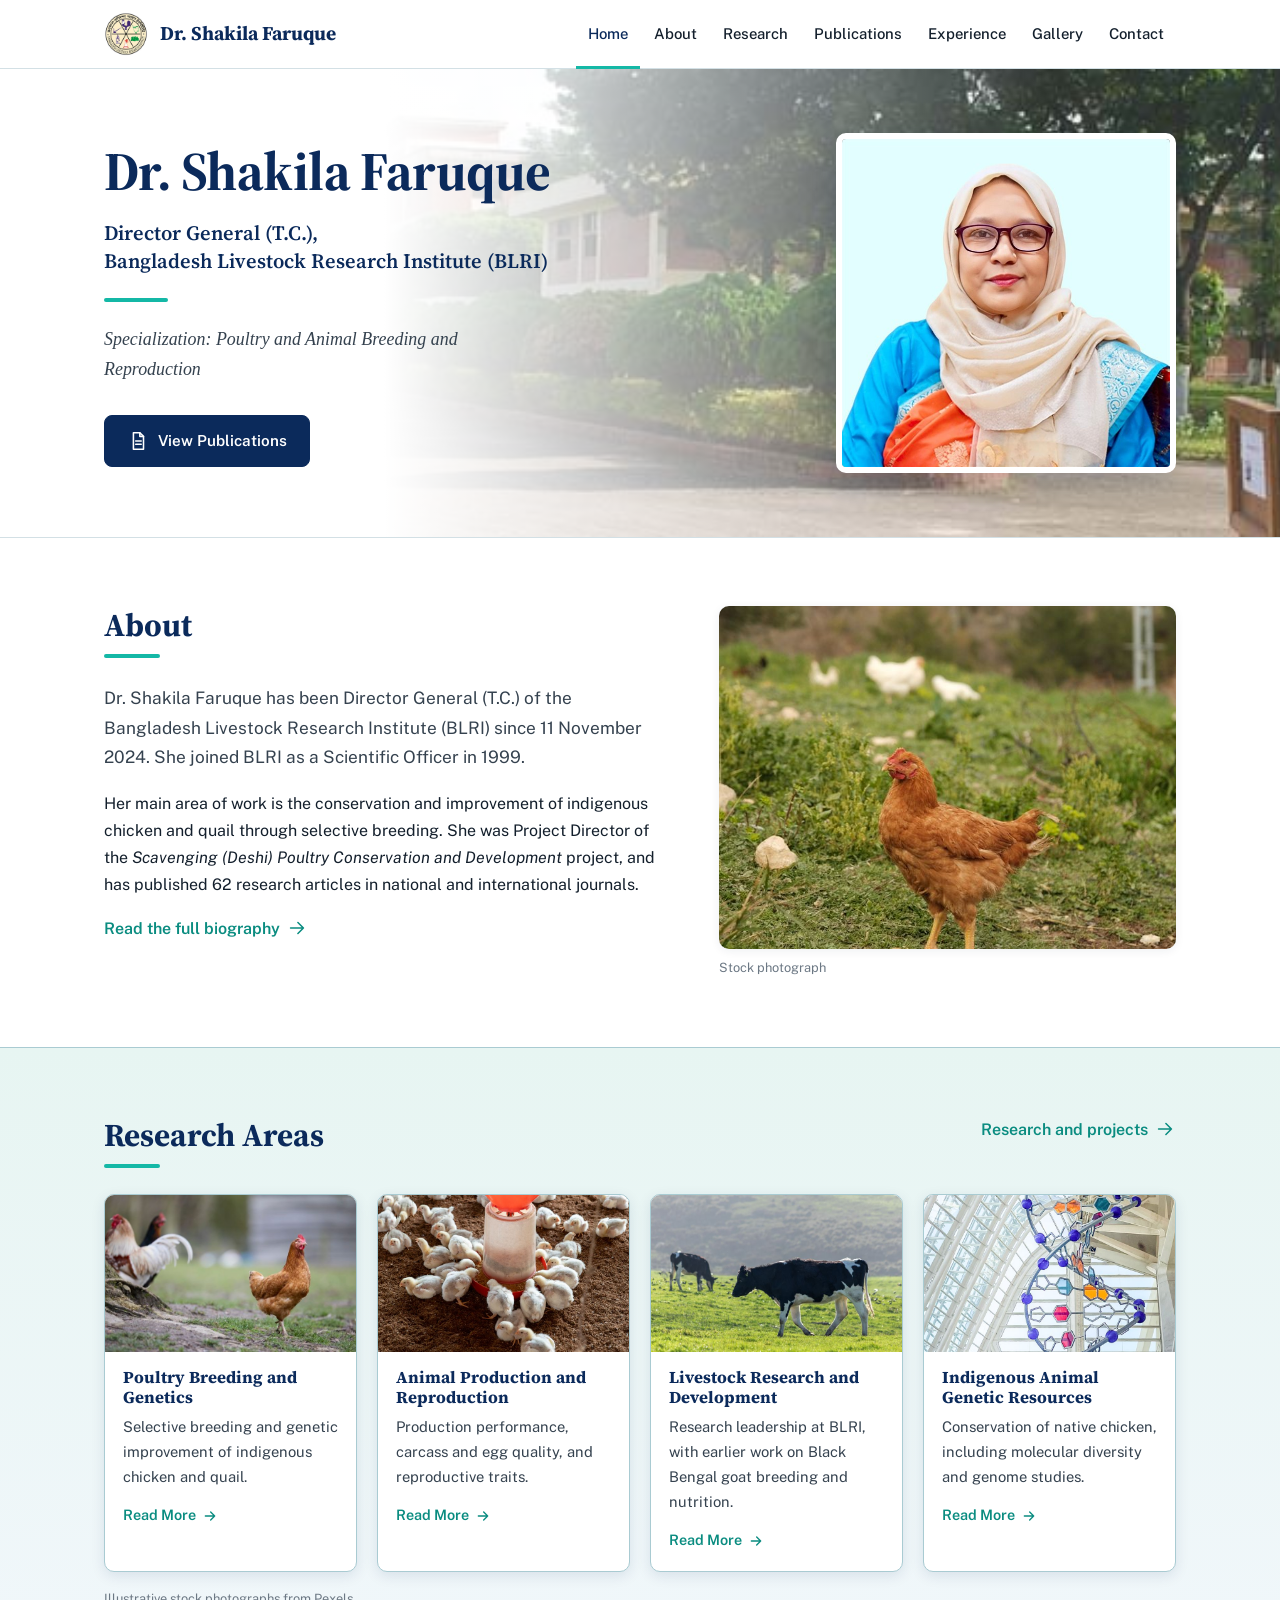
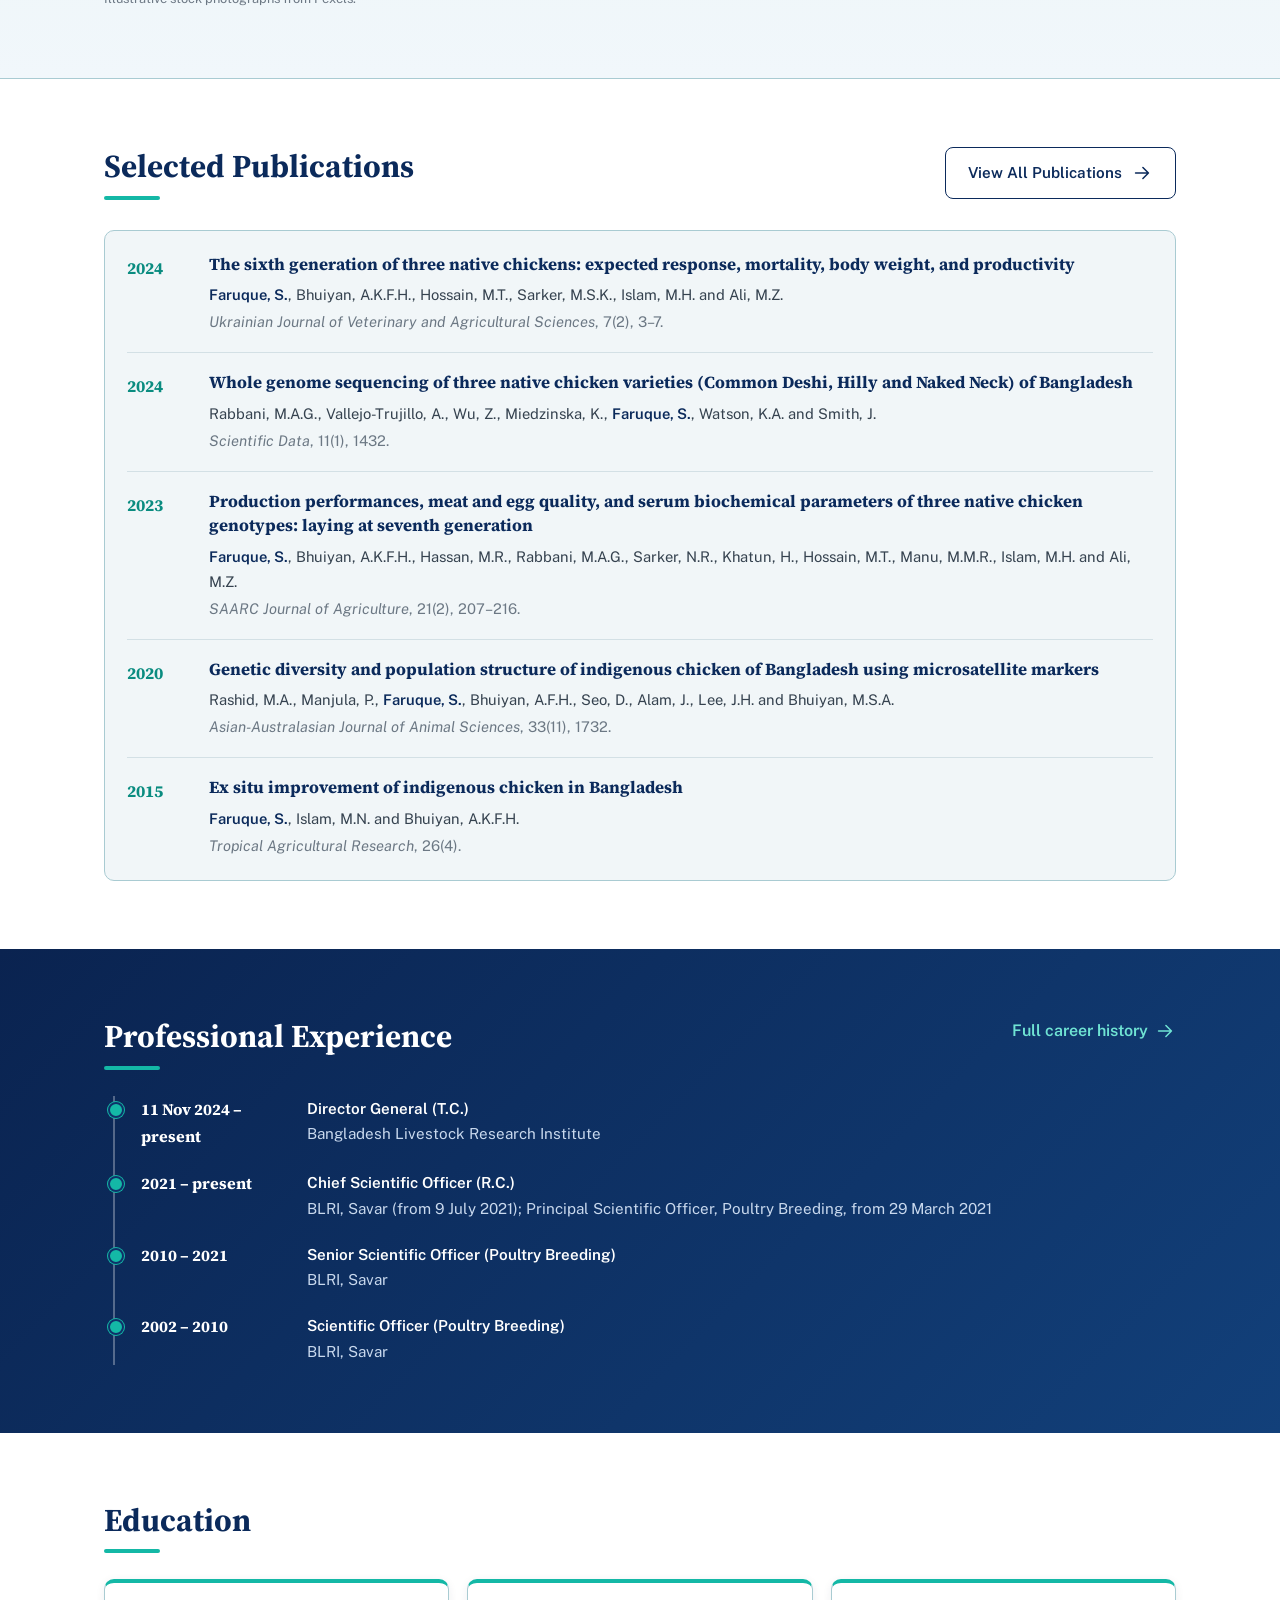
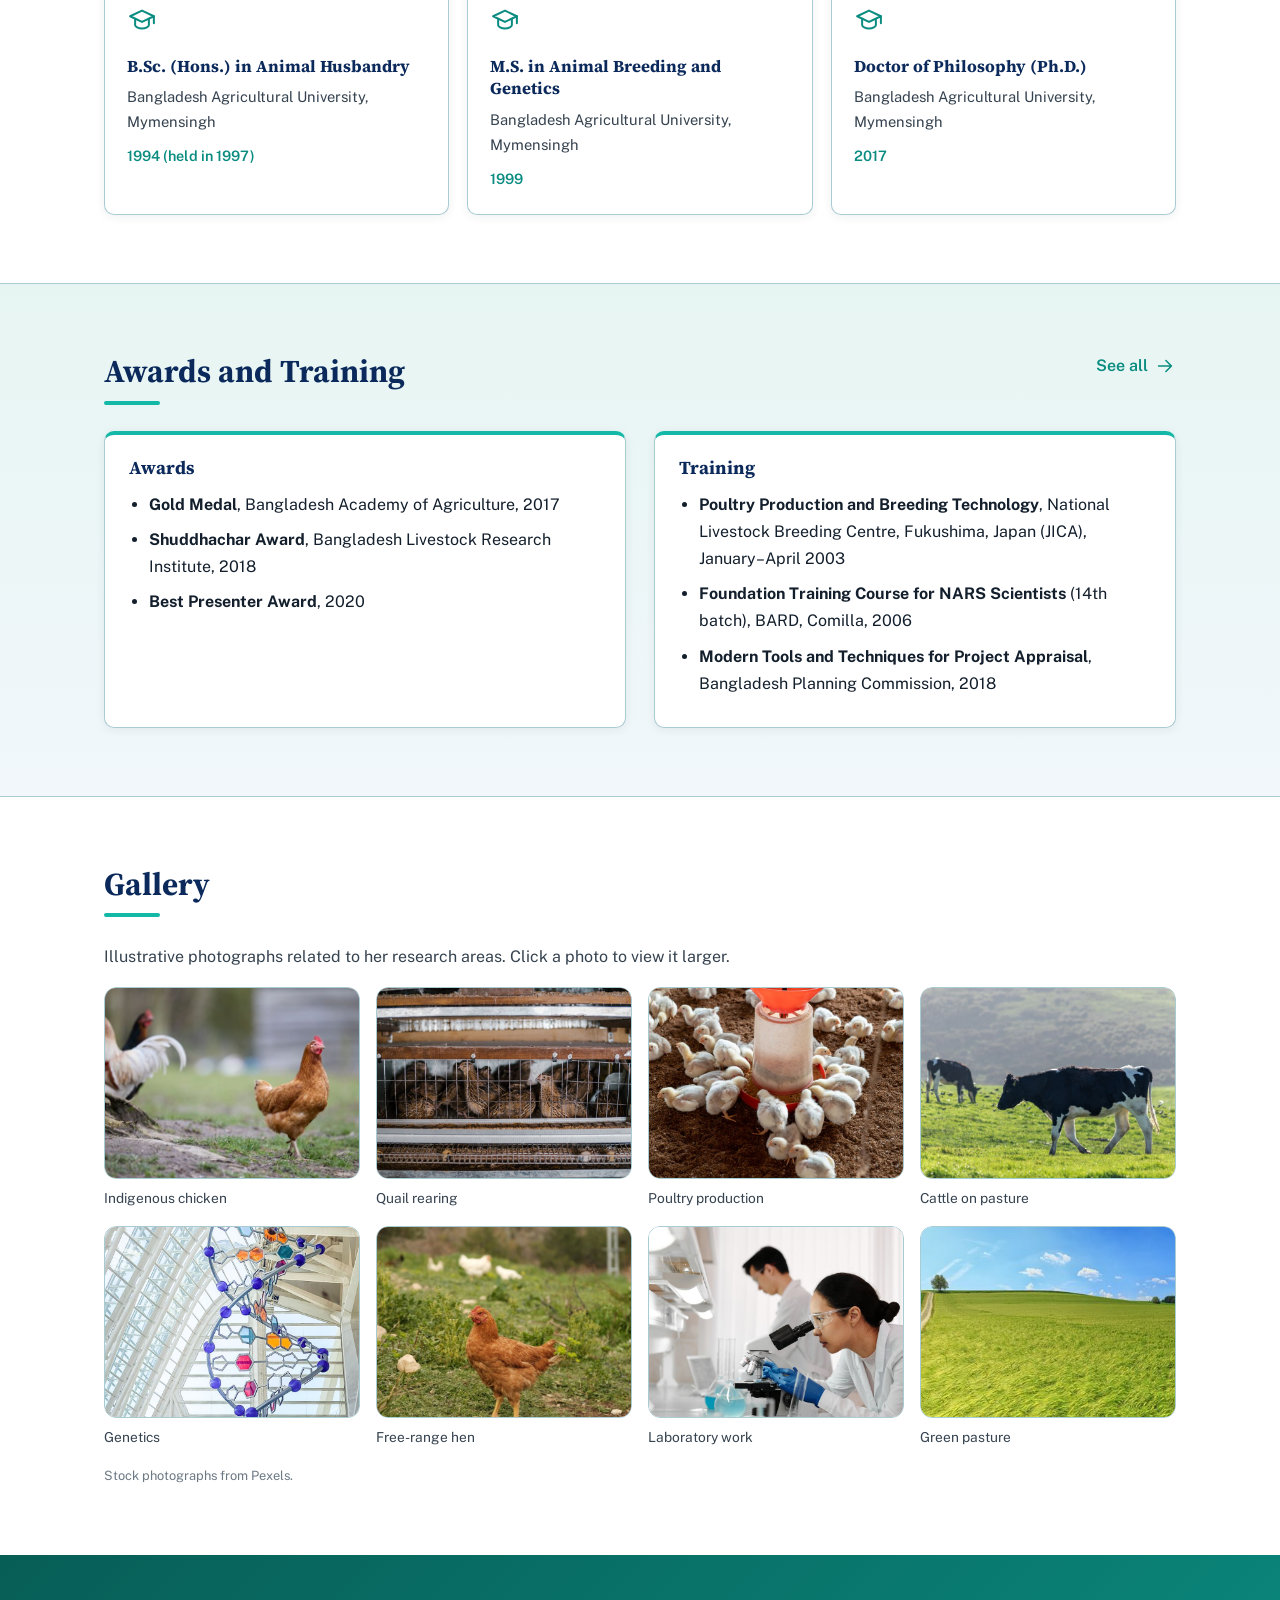
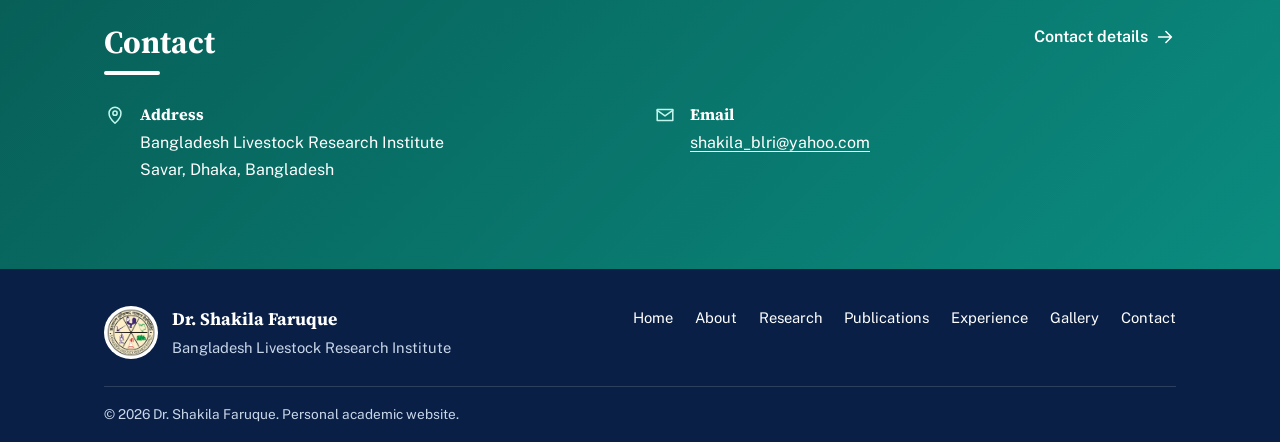
==== commit 59deefd2: "Remove Download CV option Remove the CV buttons from the home and contact pages and delete the CV PD" ====
--- a/index.html
+++ b/index.html
@@ -12,7 +12,7 @@
   <link rel="preconnect" href="https://fonts.googleapis.com">
   <link rel="preconnect" href="https://fonts.gstatic.com" crossorigin>
   <link href="https://fonts.googleapis.com/css2?family=Source+Serif+4:opsz,wght@8..60,400;8..60,600;8..60,700&family=Public+Sans:wght@400;500;600&family=Noto+Sans+Bengali:wght@400;500&display=swap" rel="stylesheet">
-  <link rel="stylesheet" href="assets/css/style.css?v=13">
+  <link rel="stylesheet" href="assets/css/style.css?v=14">
 </head>
 <body>
   <a class="skip" href="#main">Skip to content</a>
@@ -44,7 +44,6 @@
           <p class="hero-spec">Specialization: Poultry and Animal Breeding and Reproduction</p>
           <div class="btns">
             <a class="btn btn-solid" href="publications.html"><svg viewBox="0 0 24 24" width="22" height="22" fill="none" stroke="currentColor" stroke-width="1.7" stroke-linecap="round" stroke-linejoin="round" aria-hidden="true"><path d="M7 3h7l4 4v14H7z"/><path d="M14 3v4h4M9.5 12h6M9.5 15.5h6"/></svg> View Publications</a>
-            <a class="btn btn-line" href="assets/Dr-Shakila-Faruque-CV.pdf" download><svg viewBox="0 0 24 24" width="22" height="22" fill="none" stroke="currentColor" stroke-width="1.7" stroke-linecap="round" stroke-linejoin="round" aria-hidden="true"><path d="M12 4v10M7.5 10l4.5 4.5 4.5-4.5M5 19.5h14"/></svg> Download CV</a>
           </div>
         </div>
         <figure class="hero-portrait"><img src="assets/img/portrait.jpg" alt="Portrait of Dr. Shakila Faruque" width="640" height="640"></figure>
